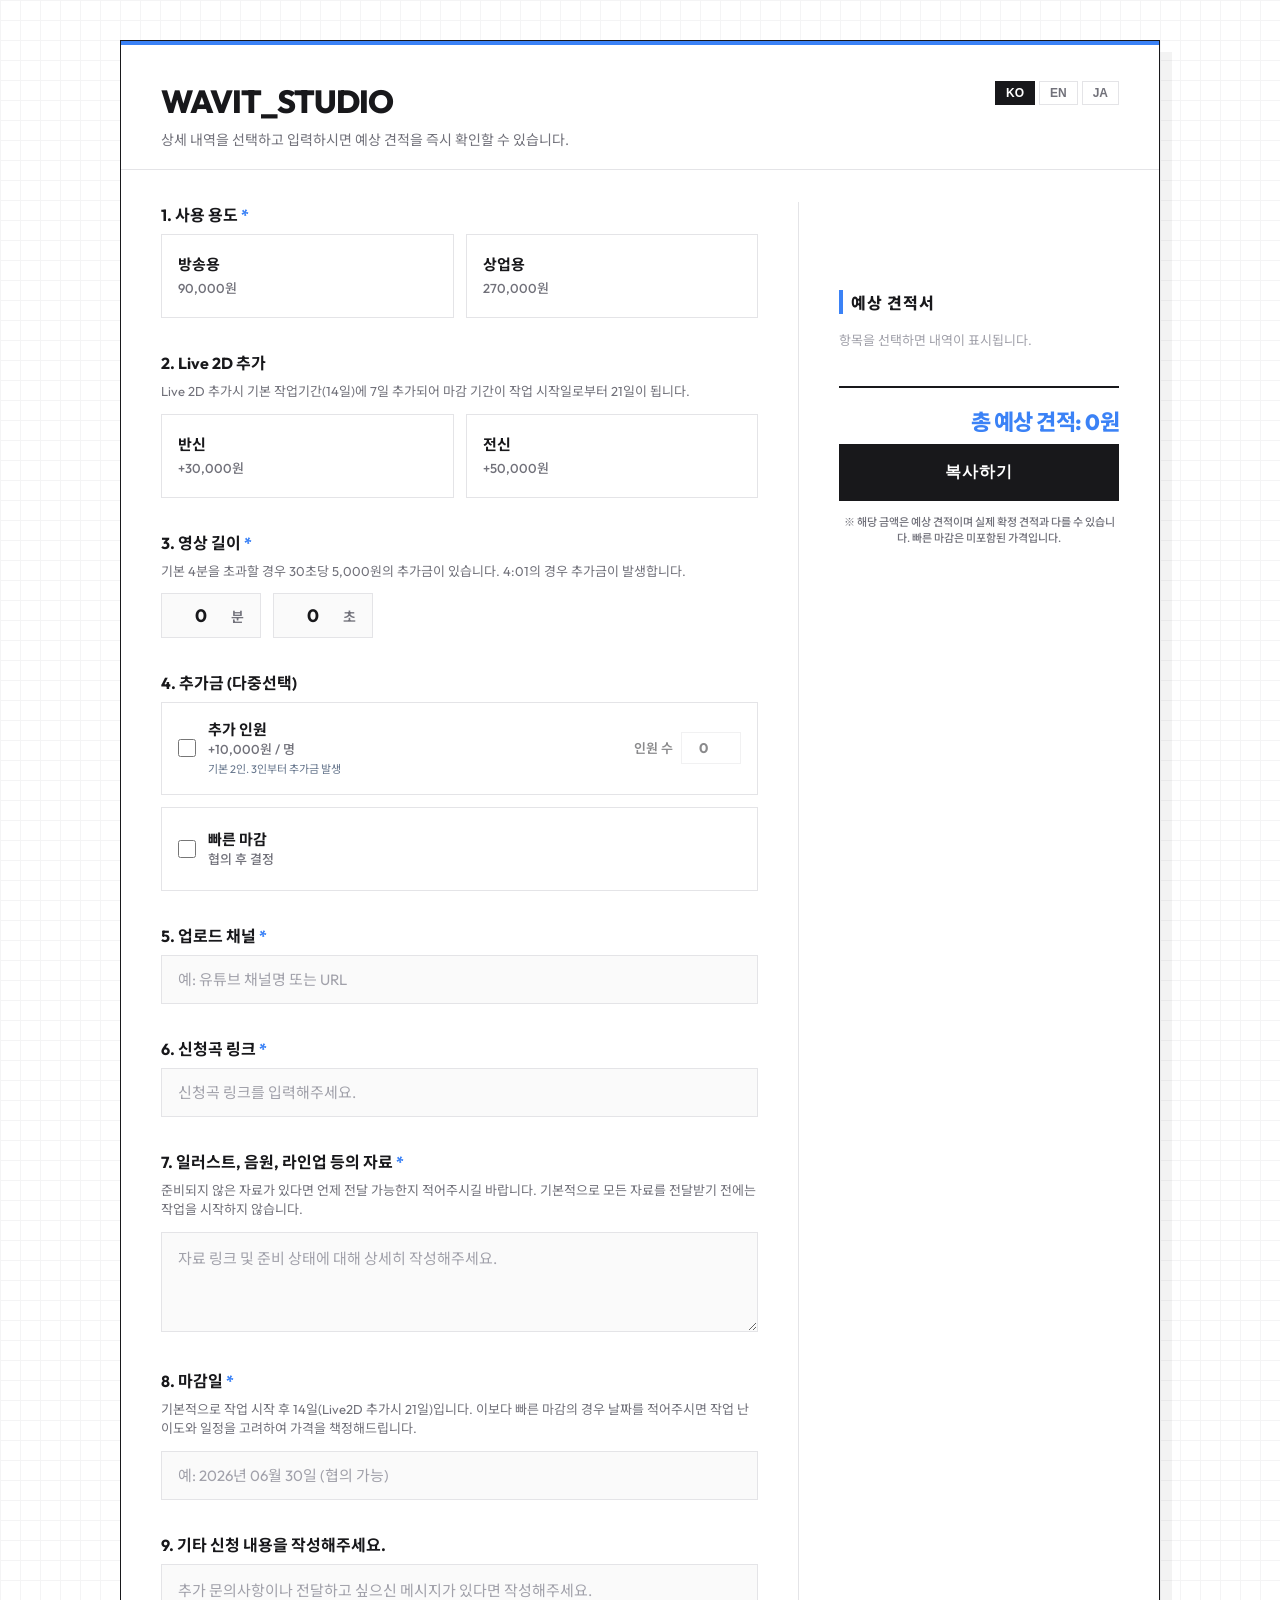
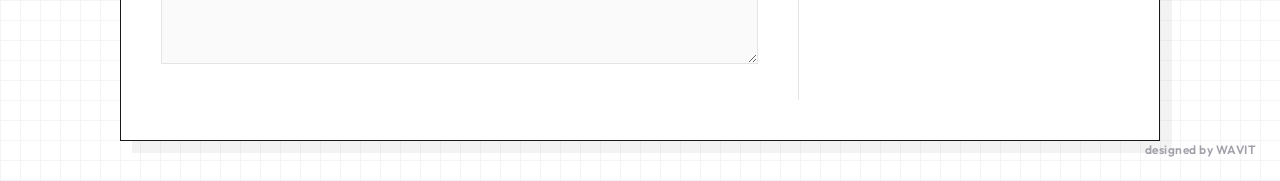
==== index.html @ e2c3b70e "Add files via upload" ====
<!DOCTYPE html>
<html lang="ko">
<head>
    <script async src="https://www.googletagmanager.com/gtag/js?id=G-94FCLHWWEP"></script>
    <script>
      window.dataLayer = window.dataLayer || [];
      function gtag(){dataLayer.push(arguments);}
      gtag('js', new Date());

      gtag('config', 'G-94FCLHWWEP');
    </script>
    <meta charset="UTF-8">
    <meta name="viewport" content="width=device-width, initial-scale=1.0">
    <title>WAVIT - 견적 계산기</title>
    <!-- Google Fonts -->
    <link rel="preconnect" href="https://fonts.googleapis.com">
    <link rel="preconnect" href="https://fonts.gstatic.com" crossorigin>
    <link href="https://fonts.googleapis.com/css2?family=Outfit:wght@300;400;500;600;700&family=Noto+Sans+KR:wght@300;400;500;700&display=swap" rel="stylesheet">
    <style>
        :root {
            --primary: #3b82f6;       /* Vibrant Sky Blue */
            --primary-hover: #2563eb; /* Deep Sky Blue */
            --primary-light: #eff6ff; /* Cloud White/Blue */
            --bg-color: #ffffff;      /* Pure White */
            --card-bg: #ffffff;
            --text-main: #18181b;     /* Deep Charcoal/Black */
            --text-muted: #71717a;    /* Gray */
            --border-color: #e4e4e7;  /* Light Gray Border */
            --focus-shadow: rgba(59, 130, 246, 0.2);
            --danger: #ef4444;
            --radius-lg: 0px;         /* Sharp corners for minimalist art feel */
            --radius-md: 0px;
            --transition: all 0.2s ease-in-out;
        }

        * { box-sizing: border-box; margin: 0; padding: 0; }

        body {
            font-family: 'Outfit', 'Noto Sans KR', sans-serif;
            background: var(--bg-color);
            color: var(--text-main);
            min-height: 100vh;
            display: flex;
            justify-content: center;
            align-items: center;
            padding: 40px 20px;
            background-image: linear-gradient(#f4f4f5 1px, transparent 1px), linear-gradient(90deg, #f4f4f5 1px, transparent 1px);
            background-size: 20px 20px; /* Subtle grid background */
            position: relative;
        }

        .container {
            width: 100%;
            max-width: 1040px;
            background: var(--card-bg);
            border: 1px solid #18181b;
            box-shadow: 12px 12px 0px rgba(24, 24, 27, 0.05); /* Hard shadow */
            position: relative;
        }

        .container::before {
            content: '';
            position: absolute;
            top: 0; left: 0; right: 0; height: 4px;
            background: var(--primary);
        }

        .header { padding: 40px 40px 20px 40px; text-align: left; border-bottom: 1px solid var(--border-color); margin-bottom: 32px; position: relative;}
        .header h1 { font-size: 32px; font-weight: 800; color: var(--text-main); margin-bottom: 8px; letter-spacing: -1px; text-transform: uppercase; }
        .header p { color: var(--text-muted); font-size: 14px; }

        .form-body { padding: 0 40px 40px 40px; }
        .form-group { margin-bottom: 32px; position: relative; }
        .form-group label.field-title { display: block; font-size: 16px; font-weight: 700; margin-bottom: 8px; color: var(--text-main); }
        .required::after { content: ' *'; color: var(--primary); font-weight: bold; }
        .description { font-size: 13px; color: var(--text-muted); margin-top: 4px; margin-bottom: 12px; line-height: 1.5; }

        .options-grid { display: grid; grid-template-columns: repeat(auto-fit, minmax(130px, 1fr)); gap: 12px; margin-top: 8px; }
        .option-card {
            position: relative; background: #ffffff; border: 1px solid var(--border-color);
            padding: 16px; cursor: pointer; transition: var(--transition);
            display: flex; flex-direction: column; align-items: flex-start; justify-content: center;
            min-height: 84px;
            line-height: 1.4;
            word-break: keep-all;
        }
        .option-card:hover { border-color: #18181b; }
        .option-card input[type="radio"], .option-card input[type="checkbox"] { position: absolute; opacity: 0; width: 0; height: 0; }
        .option-card .option-label { font-weight: 700; font-size: 15px; margin-bottom: 4px; color: var(--text-main); }
        .option-card .option-price { font-size: 13px; color: var(--text-muted); font-weight: 500; }
        .option-card.selected { border-color: var(--primary); background: var(--primary-light); border-left: 4px solid var(--primary); }
        .option-card.selected .option-price { color: var(--primary-hover); font-weight: 700; }

        input[type="text"], textarea {
            width: 100%; padding: 14px 16px; border: 1px solid var(--border-color);
            font-family: inherit; font-size: 15px; color: var(--text-main); background-color: #fafafa;
            transition: var(--transition); outline: none;
        }
        input[type="text"]:focus, textarea:focus { border-color: var(--primary); background-color: #ffffff; box-shadow: inset 4px 0 0 var(--primary); }
        input[type="text"]::placeholder, textarea::placeholder { color: #a1a1aa; }
        textarea { resize: vertical; min-height: 100px; }

        .checkbox-container {
            background: #ffffff; border: 1px solid var(--border-color);
            padding: 16px; margin-bottom: 12px; display: flex; align-items: center; justify-content: space-between; transition: var(--transition);
            min-height: 84px;
            line-height: 1.4;
            word-break: keep-all;
        }
        .checkbox-container:hover { border-color: #18181b; }
        .checkbox-container.checked { border-color: var(--primary); background: var(--primary-light); }
        .checkbox-info { display: flex; align-items: center; gap: 12px; cursor: pointer; user-select: none; }
        .checkbox-info input[type="checkbox"] { width: 18px; height: 18px; accent-color: var(--primary); cursor: pointer; border-radius: 0; }
        .checkbox-text-group { display: flex; flex-direction: column; }
        .checkbox-title { font-size: 15px; font-weight: 700; color: var(--text-main); }
        .checkbox-subtext { font-size: 13px; color: var(--text-muted); font-weight: 500; }
        
        .quantity-control { display: flex; align-items: center; gap: 8px; opacity: 0.5; pointer-events: none; transition: var(--transition); }
        .checkbox-container.checked .quantity-control { opacity: 1; pointer-events: auto; }
        .quantity-control span { font-size: 13px; color: var(--text-main); font-weight: 600; }
        .quantity-control input[type="number"] {
            width: 60px; padding: 6px; border: 1px solid var(--border-color); border-radius: 0;
            text-align: center; font-family: inherit; font-size: 14px; font-weight: 700; outline: none; background: #ffffff; color: var(--text-main);
        }
        .quantity-control input[type="number"]:focus { border-color: var(--primary); }

        .time-input-group { display: flex; align-items: center; gap: 12px; margin-top: 8px; }
        .time-input-wrapper {
            display: flex; align-items: center; gap: 8px; background: #fafafa; border: 1px solid var(--border-color);
            padding: 10px 16px; transition: var(--transition);
        }
        .time-input-wrapper:hover { border-color: #18181b; }
        .time-input-wrapper:focus-within { border-color: var(--primary); background: #ffffff; box-shadow: inset 0 -2px 0 var(--primary); }
        .time-input { width: 45px; border: none; background: transparent; text-align: center; font-family: inherit; font-size: 18px; font-weight: 700; color: var(--text-main); outline: none; padding: 0; }
        .time-input::-webkit-outer-spin-button, .time-input::-webkit-inner-spin-button { -webkit-appearance: none; margin: 0; }
        .time-input[type=number] { -moz-appearance: textfield; }
        .time-label { font-size: 14px; font-weight: 600; color: var(--text-muted); }

        .form-main-wrapper { display: flex; gap: 40px; align-items: flex-start; width: 100%; }
        .form-left-side { flex: 1; min-width: 0; border-right: 1px solid var(--border-color); padding-right: 40px; }

        .result-section {
            background: #ffffff; border: none;
            padding: 0; position: sticky; top: calc(50vh - 160px); width: 280px; flex-shrink: 0; margin-top: 8px;
        }
        .result-section h3 { font-size: 16px; font-weight: 800; color: var(--text-main); text-transform: uppercase; letter-spacing: 1px; margin-bottom: 16px; border-left: 4px solid var(--primary); padding-left: 8px;}

        .copy-button {
            display: flex; align-items: center; justify-content: center; width: 100%; padding: 18px;
            background: var(--text-main); color: #ffffff; border: none;
            font-size: 16px; font-weight: 700; cursor: pointer; transition: var(--transition);
            margin-top: 16px; letter-spacing: 1px;
        }
        .copy-button:hover { background: var(--primary); }
        .copy-button:active { transform: scale(0.98); }

        .lang-selector {
            position: absolute;
            top: 40px;
            right: 40px;
            display: flex;
            gap: 4px;
        }
        .lang-btn {
            background: transparent;
            border: 1px solid var(--border-color);
            color: var(--text-muted);
            padding: 4px 10px;
            font-size: 12px;
            font-weight: 800;
            cursor: pointer;
            transition: var(--transition);
            border-radius: 0;
        }
        .lang-btn:hover { border-color: var(--text-main); color: var(--text-main); }
        .lang-btn.active { background: var(--text-main); color: #ffffff; border-color: var(--text-main); }

        @media (max-width: 900px) {
            .lang-selector { top: 20px; right: 20px; }
            body { padding: 16px; }
            .header { padding: 30px 20px 20px 20px; }
            .form-body { padding: 0 20px 30px 20px; }
            .options-grid { grid-template-columns: 1fr; }
            .form-main-wrapper { flex-direction: column; gap: 0; }
            .form-left-side { border-right: none; padding-right: 0; border-bottom: 1px solid var(--border-color); padding-bottom: 32px; margin-bottom: 32px; }
            .result-section { position: static; width: 100%; margin-top: 0; }
        }

        .price-breakdown {
            margin-bottom: 16px;
            display: flex;
            flex-direction: column;
            gap: 10px;
            min-height: 40px;
        }
        .breakdown-item {
            display: flex;
            justify-content: space-between;
            font-size: 14px;
            color: var(--text-muted);
            border-bottom: 1px dashed var(--border-color);
            padding-bottom: 6px;
        }
        .breakdown-item:last-child {
            border-bottom: none;
        }
        .breakdown-item .item-price {
            font-weight: 700;
            color: var(--text-main);
        }
        .total-price-display {
            font-size: 22px;
            font-weight: 800;
            color: var(--primary);
            text-align: right;
            margin-bottom: 20px;
            padding-top: 16px;
            border-top: 2px solid var(--text-main);
            letter-spacing: -0.5px;
        }
    </style>
</head>
<body>

<div class="container">
    <div class="header">
        <div class="lang-selector">
            <button class="lang-btn active" onclick="changeLanguage('ko')" id="lang-ko">KO</button>
            <button class="lang-btn" onclick="changeLanguage('en')" id="lang-en">EN</button>
            <button class="lang-btn" onclick="changeLanguage('ja')" id="lang-ja">JA</button>
        </div>
        <h1>WAVIT_studio</h1>
        <p id="header-desc">상세 내역을 선택하고 입력하시면 예상 견적을 즉시 확인할 수 있습니다.</p>
    </div>

    <form class="form-body" id="calculatorForm" onsubmit="return false;">
        <div class="form-main-wrapper">
            <div class="form-left-side">
        <!-- 1. 사용 용도 -->
        <div class="form-group">
            <label class="field-title required">1. 사용 용도</label>
            <div class="options-grid">
                <label class="option-card" id="useTypeRadioCard1">
                    <input type="radio" name="useType" value="90000" onclick="selectRadioCard('useType', this)">
                    <span class="option-label">방송용</span>
                    <span class="option-price">90,000원</span>
                </label>
                <label class="option-card" id="useTypeRadioCard2">
                    <input type="radio" name="useType" value="270000" onclick="selectRadioCard('useType', this)">
                    <span class="option-label">상업용</span>
                    <span class="option-price">270,000원</span>
                </label>
            </div>
        </div>

        <!-- 2. Live 2D 추가 -->
        <div class="form-group">
            <label class="field-title">2. Live 2D 추가</label>
            <div class="description">Live 2D 추가시 기본 작업기간(14일)에 7일 추가되어 마감 기간이 작업 시작일로부터 21일이 됩니다.</div>
            <div class="options-grid">
                <label class="option-card" id="live2dRadioCard2">
                    <input type="radio" name="live2D" value="30000" onclick="selectRadioCard('live2D', this)">
                    <span class="option-label">반신</span>
                    <span class="option-price">+30,000원</span>
                </label>
                <label class="option-card" id="live2dRadioCard3">
                    <input type="radio" name="live2D" value="50000" onclick="selectRadioCard('live2D', this)">
                    <span class="option-label">전신</span>
                    <span class="option-price">+50,000원</span>
                </label>
            </div>
        </div>

        <!-- 3. 영상 길이 -->
        <div class="form-group">
            <label class="field-title required">3. 영상 길이</label>
            <div class="description">기본 4분을 초과할 경우 30초당 5,000원의 추가금이 있습니다. 4:01의 경우 추가금이 발생합니다.</div>
            <div class="time-input-group">
                <div class="time-input-wrapper">
                    <input type="number" id="videoMin" class="time-input" value="0" min="0" oninput="calculateTotal()">
                    <span class="time-label">분</span>
                </div>
                <div class="time-input-wrapper">
                    <input type="number" id="videoSec" class="time-input" value="0" min="0" max="59" oninput="calculateTotal()">
                    <span class="time-label">초</span>
                </div>
            </div>
        </div>

        <!-- 4. 추가금 (다중선택) -->
        <div class="form-group">
            <label class="field-title">4. 추가금 (다중선택)</label>
            
            <!-- Item A: 추가 인원 -->
            <div class="checkbox-container" id="extraPeopleContainer">
                <label class="checkbox-info">
                    <input type="checkbox" id="extraPeopleCheck" onchange="toggleCheckboxCard('extraPeople')">
                    <div class="checkbox-text-group">
                        <span class="checkbox-title">추가 인원</span>
                        <span class="checkbox-subtext">+10,000원 / 명</span>
                        <span style="font-size: 11px; color: #64748b; margin-top: 4px; font-weight: 400;">기본 2인. 3인부터 추가금 발생</span>
                    </div>
                </label>
                <div class="quantity-control">
                    <span>인원 수</span>
                    <input type="number" id="extraPeopleQty" value="0" min="0" oninput="calculateTotal()">
                </div>
            </div>

            <!-- 빠른 마감 -->
            <div class="checkbox-container" id="fastDeadlineContainer">
                <label class="checkbox-info">
                    <input type="checkbox" id="fastDeadlineCheck" onchange="toggleCheckboxCard('fastDeadline')">
                    <div class="checkbox-text-group">
                        <span class="checkbox-title">빠른 마감</span>
                        <span class="checkbox-subtext">협의 후 결정</span>
                    </div>
                </label>
            </div>
        </div>

        <!-- 5. 업로드 채널 -->
        <div class="form-group">
            <label class="field-title required" for="uploadChannel">5. 업로드 채널</label>
            <input type="text" id="uploadChannel" placeholder="예: 유튜브 채널명 또는 URL">
        </div>

        <!-- 6. 신청곡 링크 -->
        <div class="form-group">
            <label class="field-title required" for="musicInfo">6. 신청곡 링크</label>
            <input type="text" id="musicInfo" placeholder="신청곡 링크를 입력해주세요.">
        </div>

        <!-- 7. 일러스트, 음원, 라인업 등의 자료 -->
        <div class="form-group">
            <label class="field-title required" for="materialsInfo">7. 일러스트, 음원, 라인업 등의 자료</label>
            <div class="description">준비되지 않은 자료가 있다면 언제 전달 가능한지 적어주시길 바랍니다. 기본적으로 모든 자료를 전달받기 전에는 작업을 시작하지 않습니다.</div>
            <textarea id="materialsInfo" placeholder="자료 링크 및 준비 상태에 대해 상세히 작성해주세요."></textarea>
        </div>

        <!-- 8. 마감일 -->
        <div class="form-group">
            <label class="field-title required" for="deadlineInfo">8. 마감일</label>
            <div class="description">기본적으로 작업 시작 후 14일(Live2D 추가시 21일)입니다. 이보다 빠른 마감의 경우 날짜를 적어주시면 작업 난이도와 일정을 고려하여 가격을 책정해드립니다.</div>
            <input type="text" id="deadlineInfo" placeholder="예: 2026년 06월 30일 (협의 가능)">
        </div>

        <!-- 9. 기타 신청 내용을 작성해주세요. -->
        <div class="form-group">
            <label class="field-title" for="otherDetails">9. 기타 신청 내용을 작성해주세요.</label>
            <textarea id="otherDetails" placeholder="추가 문의사항이나 전달하고 싶으신 메시지가 있다면 작성해주세요."></textarea>
        </div>
            </div>

        <!-- Result UI -->
        <div class="result-section">
            <h3>예상 견적서</h3>
            <div id="priceBreakdown" class="price-breakdown">
                <div class="breakdown-item" style="color: #a1a1aa; font-size: 13px;">항목을 선택하면 내역이 표시됩니다.</div>
            </div>
            <div class="total-price-display" id="totalEstimateText">
                총 예상 견적: 0원
            </div>
            <div id="convertedPriceText" style="font-size: 13px; color: #71717a; text-align: right; margin-top: -12px; margin-bottom: 16px; font-weight: 600;"></div>
            <button class="copy-button" id="copyBtn">복사하기</button>
            <p style="font-size: 11px; color: #71717a; text-align: center; margin: 12px 0 0 0; font-weight: 500;">※ 해당 금액은 예상 견적이며 실제 확정 견적과 다를 수 있습니다. 빠른 마감은 미포함된 가격입니다.</p>
        </div>
        </div>
    </form>
</div>

<div style="position: absolute; bottom: 24px; right: 24px; font-size: 12px; color: #a1a1aa; font-weight: 600; letter-spacing: 0.5px; z-index: 10;">designed by WAVIT</div>

<script>
let currentLang = 'ko';
let exchangeRates = { USD: 0, JPY: 0 };
fetch('https://open.er-api.com/v6/latest/KRW')
    .then(res => res.json())
    .then(data => {
        exchangeRates.USD = data.rates.USD;
        exchangeRates.JPY = data.rates.JPY;
        calculateTotal();
    })
    .catch(err => console.error("Exchange rate fetch failed", err));

const i18n = {
    ko: {
        curr: "원",
        headerDesc: "상세 내역을 선택하고 입력하시면 예상 견적을 즉시 확인할 수 있습니다.",
        q1: "1. 사용 용도", q1_1: "방송용", q1_2: "상업용",
        q2: "2. Live 2D 추가", q2_desc: "Live 2D 추가시 기본 작업기간(14일)에 7일 추가되어 마감 기간이 작업 시작일로부터 21일이 됩니다.", q2_1: "선택 안함", q2_2: "반신", q2_3: "전신",
        q3: "3. 영상 길이", q3_desc: "기본 4분을 초과할 경우 30초당 5,000원의 추가금이 있습니다. 4:01의 경우 추가금이 발생합니다.", q3_min: "분", q3_sec: "초",
        q4: "4. 추가금 (다중선택)", q4_copy: "4. 추가금", q4_1: "추가 인원", q4_1_sub: "+10,000원 / 명", q4_1_desc: "기본 2인. 3인부터 추가금 발생", q4_1_qty: "인원 수", q4_2: "빠른 마감", q4_2_sub: "협의 후 결정",
        q5: "5. 업로드 채널", q5_ph: "예: 유튜브 채널명 또는 URL",
        q6: "6. 신청곡 링크", q6_ph: "신청곡 링크를 입력해주세요.",
        q7: "7. 일러스트, 음원, 라인업 등의 자료", q7_copy: "7. 자료 첨부", q7_desc: "준비되지 않은 자료가 있다면 언제 전달 가능한지 적어주시길 바랍니다. 기본적으로 모든 자료를 전달받기 전에는 작업을 시작하지 않습니다.", q7_ph: "자료 링크 및 준비 상태에 대해 상세히 작성해주세요.",
        q8: "8. 마감일", q8_desc: "기본적으로 작업 시작 후 14일(Live2D 추가시 21일)입니다. 빠른 마감의 경우 날짜를 적어주시면 일정을 고려하여 가격을 책정해드립니다.", q8_ph: "예: 2026년 06월 30일 (협의 가능)",
        q9: "9. 기타 신청 내용을 작성해주세요.", q9_copy: "9. 추가 요청", q9_ph: "추가 문의사항이나 전달하고 싶으신 메시지가 있다면 작성해주세요.",
        resTitle: "예상 견적서", resEmpty: "항목을 선택하면 내역이 표시됩니다.", resTotal: "총 예상 견적", copyBtn: "복사하기", resNotice: "※ 해당 금액은 예상 견적이며 실제 확정 견적과 다를 수 있습니다. 빠른 마감은 미포함된 가격입니다.",
        alert1: "1. 사용 용도를 선택해주세요.", alert5: "5. 업로드 채널을 입력해주세요.", alert6: "6. 신청곡 링크를 입력해주세요.", alert7: "7. 자료를 입력해주세요.", alert8: "8. 마감일을 입력해주세요.",
        alertSuccess: "복사가 완료되었습니다. 문의 시 붙여넣기로 사용해주세요.", alertFail: "복사에 실패했습니다. 수동으로 복사해주세요.",
        c_use: "사용 용도", c_live: "Live 2D", c_vidEx: "영상 길이 초과", c_ppl: "추가 인원", c_fast: "빠른 마감", c_nego: "협의 후 결정", c_none: "없음"
    },
    en: {
        curr: " KRW",
        headerDesc: "Select details below to instantly view your estimated quote.",
        q1: "1. Usage", q1_1: "Streaming", q1_2: "Commercial",
        q2: "2. Add Live 2D", q2_desc: "Adding Live 2D extends the base 14-day period by 7 days (total 21 days).", q2_2: "Half-body", q2_3: "Full-body",
        q3: "3. Video Length", q3_desc: "Exceeding the base 4 mins incurs a fee of 5,000 KRW per 30 secs. (e.g., 4:01 applies the fee).", q3_min: "Min", q3_sec: "Sec",
        q4: "4. Extra Fees (Multiple)", q4_copy: "4. Extra Fees", q4_1: "Extra Person", q4_1_sub: "+10,000 KRW / Person", q4_1_desc: "Base is 2 people. Extra fee from 3rd person.", q4_1_qty: "Quantity", q4_2: "Fast Deadline", q4_2_sub: "Negotiable",
        q5: "5. Upload Channel", q5_ph: "e.g., YouTube Channel Name or URL",
        q6: "6. Song Link", q6_ph: "Enter the song link.",
        q7: "7. Materials (Illustrations, Audio, Lineup, etc.)", q7_copy: "7. Attached Materials", q7_desc: "Specify when missing materials will be provided. Work starts only after all materials are received.", q7_ph: "Describe material links and status in detail.",
        q8: "8. Deadline", q8_desc: "Base is 14 days (21 for Live 2D). For faster deadlines, specify the date; price depends on schedule and difficulty.", q8_ph: "e.g., June 30, 2026 (Negotiable)",
        q9: "9. Any other requests?", q9_copy: "9. Additional Requests", q9_ph: "Add any extra inquiries or messages here.",
        resTitle: "ESTIMATE", resEmpty: "Select items to see the breakdown.", resTotal: "Total Estimate", copyBtn: "COPY", resNotice: "※ This is an estimated quote and may differ from the final price. Fast deadline fees are not included.",
        alert1: "Please select 1. Usage.", alert5: "Please enter 5. Upload Channel.", alert6: "Please enter 6. Song Link.", alert7: "Please enter 7. Materials.", alert8: "Please enter 8. Deadline.",
        alertSuccess: "Copied successfully. Please paste it when inquiring.", alertFail: "Copy failed. Please copy manually.",
        c_use: "Usage", c_live: "Live 2D", c_vidEx: "Video Time Extra", c_ppl: "Extra Person", c_fast: "Fast Deadline", c_nego: "Negotiable", c_none: "None"
    },
    ja: {
        curr: " ウォン",
        headerDesc: "詳細を選択・入力すると、すぐに見積もりを確認できます。",
        q1: "1. 使用用途", q1_1: "配信用", q1_2: "商用",
        q2: "2. Live 2D 追加", q2_desc: "Live 2Dを追加する場合、基本作業期間(14日)に7日が追加され、納期は21日となります。", q2_2: "半身", q2_3: "全身",
        q3: "3. 動画の長さ", q3_desc: "基本の4分を超える場合、30秒ごとに5,000ウォンの追加料金が発生します（例：4分01秒から適用）。", q3_min: "分", q3_sec: "秒",
        q4: "4. 追加料金 (複数選択可)", q4_copy: "4. 追加料金", q4_1: "追加人数", q4_1_sub: "+10,000ウォン / 人", q4_1_desc: "基本2人。3人目から追加料金発生", q4_1_qty: "人数", q4_2: "お急ぎ納品", q4_2_sub: "要相談",
        q5: "5. アップロード先", q5_ph: "例：YouTubeチャンネル名またはURL",
        q6: "6. 楽曲リンク", q6_ph: "楽曲リンクを入力してください。",
        q7: "7. イラスト、音源、ラインナップなどの資料", q7_copy: "7. 資料添付", q7_desc: "未準備の資料がある場合は提出予定日をご記入ください。全資料が揃うまで作業は開始しません。", q7_ph: "資料のリンクや準備状況を詳細にご記入ください。",
        q8: "8. 希望納期", q8_desc: "基本は14日（Live 2D追加時は21日）。お急ぎの場合は日付をご記入いただければスケジュールを考慮し価格を決定します。", q8_ph: "例：2026年06월 30일（相談可）",
        q9: "9. その他", q9_copy: "9. その他", q9_ph: "追加の質問やメッセージがあればご記入ください。",
        resTitle: "見積書", resEmpty: "項目を選択すると内訳が表示されます。", resTotal: "合計見積額", copyBtn: "コピーする", resNotice: "※ この金額は見積もりであり、実際の確定金額とは異なる場合があります。お急ぎ納品料金は含まれていません。",
        alert1: "1. 使用用途を選択してください。", alert5: "5. アップロード先を入力してください。", alert6: "6. 楽曲リンクを入力してください。", alert7: "7. 資料を入力してください。", alert8: "8. 希望納期を入力してください。",
        alertSuccess: "コピーが完了しました。お問い合わせの際に貼り付けてご使用ください。", alertFail: "コピーに失敗しました。手動でコピーしてください。",
        c_use: "使用用途", c_live: "Live 2D", c_vidEx: "動画の長さ超過", c_ppl: "追加人数", c_fast: "お急ぎ納品", c_nego: "要相談", c_none: "なし"
    }
};

function changeLanguage(lang) {
    currentLang = lang;
    const t = i18n[lang];

    document.querySelectorAll('.lang-btn').forEach(b => b.classList.remove('active'));
    document.getElementById('lang-' + lang).classList.add('active');

    document.getElementById('header-desc').textContent = t.headerDesc;
    
    const titles = document.querySelectorAll('.field-title');
    if(titles.length >= 9) {
        titles[0].innerHTML = t.q1; titles[1].innerHTML = t.q2; titles[2].innerHTML = t.q3;
        titles[3].innerHTML = t.q4; titles[4].innerHTML = t.q5; titles[5].innerHTML = t.q6;
        titles[6].innerHTML = t.q7; titles[7].innerHTML = t.q8; titles[8].innerHTML = t.q9;
    }

    const descs = document.querySelectorAll('.description');
    if(descs.length >= 4) {
        descs[0].textContent = t.q2_desc; descs[1].textContent = t.q3_desc;
        descs[2].textContent = t.q7_desc; descs[3].textContent = t.q8_desc;
    }

    const opts = document.querySelectorAll('.option-label');
    if(opts.length >= 4) {
        opts[0].textContent = t.q1_1; opts[1].textContent = t.q1_2;
        opts[2].textContent = t.q2_2; opts[3].textContent = t.q2_3;
    }

    const prices = document.querySelectorAll('.option-price');
    if(prices.length >= 4) {
        prices[0].textContent = "90,000" + t.curr;
        prices[1].textContent = "270,000" + t.curr;
        prices[2].textContent = "+30,000" + t.curr;
        prices[3].textContent = "+50,000" + t.curr;
    }

    const timeLbs = document.querySelectorAll('.time-label');
    if(timeLbs.length >= 2) { timeLbs[0].textContent = t.q3_min; timeLbs[1].textContent = t.q3_sec; }

    const chkT = document.querySelectorAll('.checkbox-title');
    const chkS = document.querySelectorAll('.checkbox-subtext');
    if(chkT.length >= 2) { chkT[0].textContent = t.q4_1; chkT[1].textContent = t.q4_2; }
    if(chkS.length >= 2) { chkS[0].textContent = t.q4_1_sub; chkS[1].textContent = t.q4_2_sub; }
    
    const extraPplDesc = document.querySelector('#extraPeopleContainer .checkbox-text-group span:nth-child(3)');
    if(extraPplDesc) extraPplDesc.textContent = t.q4_1_desc;
    
    const qtySpan = document.querySelector('.quantity-control span');
    if(qtySpan) qtySpan.textContent = t.q4_1_qty;

    document.getElementById('uploadChannel').placeholder = t.q5_ph;
    document.getElementById('musicInfo').placeholder = t.q6_ph;
    document.getElementById('materialsInfo').placeholder = t.q7_ph;
    document.getElementById('deadlineInfo').placeholder = t.q8_ph;
    document.getElementById('otherDetails').placeholder = t.q9_ph;

    document.querySelector('.result-section h3').textContent = t.resTitle;
    document.getElementById('copyBtn').textContent = t.copyBtn;
    document.querySelector('.result-section p').textContent = t.resNotice;

    if (typeof gtag === 'function') {
        gtag('event', 'select_content', {
            content_type: 'language_button',
            item_id: lang
        });
    }

    calculateTotal();
}

function selectRadioCard(groupName, inputEl) {
    // 1. Toggle selection logic based on previous state
    if (inputEl.dataset.wasChecked === "true") {
        inputEl.checked = false;
        inputEl.dataset.wasChecked = "false";
    } else {
        // Reset all radios in the same group
        document.getElementsByName(groupName).forEach(el => {
            el.dataset.wasChecked = "false";
        });
        inputEl.dataset.wasChecked = "true";
    }

    // 2. Update UI classes for all cards in the group
    document.getElementsByName(groupName).forEach(el => {
        const card = el.closest('.option-card');
        if (card) {
            if (el.checked) {
                card.classList.add('selected');
                
                if (typeof gtag === 'function') {
                    gtag('event', 'select_item', {
                        item_list_name: groupName,
                        item_name: el.value
                    });
                }
            } else {
                card.classList.remove('selected');
            }
        }
    });

    // 3. Recalculate price
    calculateTotal();
}

function toggleCheckboxCard(type) {
    const checkbox = document.getElementById(type + 'Check');
    const container = document.getElementById(type + 'Container');
    const qtyInput = document.getElementById(type + 'Qty');
    if (qtyInput) {
        if (checkbox.checked) {
            container.classList.add('checked');
            if (parseInt(qtyInput.value) === 0) qtyInput.value = 1;
        } else {
            container.classList.remove('checked');
            qtyInput.value = 0;
        }
    } else {
        if (checkbox.checked) container.classList.add('checked');
        else container.classList.remove('checked');
    }
    calculateTotal();
}

document.querySelectorAll('.option-card input:checked').forEach(input => {
    const card = input.closest('.option-card');
    if (card) card.classList.add('selected');
    input.dataset.wasChecked = "true";
});

function calculateTotal() {
    const t = i18n[currentLang];
    const useTypeActive = document.querySelector('input[name="useType"]:checked');
    const useTypeValue = useTypeActive ? parseInt(useTypeActive.value) : 0;
    const live2dActive = document.querySelector('input[name="live2D"]:checked');
    const live2dValue = live2dActive ? parseInt(live2dActive.value) : 0;

    const extraPeopleCheck = document.getElementById('extraPeopleCheck').checked;
    const extraPeopleQty = parseInt(document.getElementById('extraPeopleQty').value) || 0;
    const extraPeopleCost = extraPeopleCheck && extraPeopleQty > 0 ? extraPeopleQty * 10000 : 0;

    const videoMin = parseInt(document.getElementById('videoMin').value) || 0;
    const videoSec = parseInt(document.getElementById('videoSec').value) || 0;
    const totalSeconds = (videoMin * 60) + videoSec;
    let extraTimeCost = 0;
    if (totalSeconds > 240) {
        const extraUnits = Math.ceil((totalSeconds - 240) / 30);
        extraTimeCost = extraUnits * 5000;
    }

    const total = useTypeValue + live2dValue + extraPeopleCost + extraTimeCost;
    const formattedTotal = total.toLocaleString();

    let breakdownHTML = '';
    if (useTypeValue > 0) {
        const useTypeName = useTypeActive.closest('.option-card').querySelector('.option-label').textContent;
        breakdownHTML += `<div class="breakdown-item"><span>${t.c_use} (${useTypeName})</span><span class="item-price">${useTypeValue.toLocaleString()}${t.curr}</span></div>`;
    }
    if (live2dValue > 0) {
        const live2dName = live2dActive.closest('.option-card').querySelector('.option-label').textContent;
        breakdownHTML += `<div class="breakdown-item"><span>${t.c_live} (${live2dName})</span><span class="item-price">+${live2dValue.toLocaleString()}${t.curr}</span></div>`;
    }
    if (extraTimeCost > 0) {
        breakdownHTML += `<div class="breakdown-item"><span>${t.c_vidEx}</span><span class="item-price">+${extraTimeCost.toLocaleString()}${t.curr}</span></div>`;
    }
    if (extraPeopleCost > 0) {
        breakdownHTML += `<div class="breakdown-item"><span>${t.c_ppl} (${extraPeopleQty})</span><span class="item-price">+${extraPeopleCost.toLocaleString()}${t.curr}</span></div>`;
    }
    if (document.getElementById('fastDeadlineCheck').checked) {
        breakdownHTML += `<div class="breakdown-item"><span>${t.c_fast}</span><span class="item-price">${t.c_nego}</span></div>`;
    }
    if (breakdownHTML === '') {
        breakdownHTML = `<div class="breakdown-item" style="color: #a1a1aa; font-size: 13px;">${t.resEmpty}</div>`;
    }

    document.getElementById('priceBreakdown').innerHTML = breakdownHTML;
    document.getElementById('totalEstimateText').innerText = `${t.resTotal}: ${formattedTotal}${t.curr}`;
    const convertedEl = document.getElementById('convertedPriceText');
    if (currentLang === 'en' && exchangeRates.USD) {
        convertedEl.innerText = `≈ $${(total * exchangeRates.USD).toFixed(2)} USD`;
    } else if (currentLang === 'ja' && exchangeRates.JPY) {
        convertedEl.innerText = `≈ ¥${Math.floor(total * exchangeRates.JPY).toLocaleString()} JPY`;
    } else {
        convertedEl.innerText = '';
    }
}

document.getElementById('copyBtn').addEventListener('click', function() {
    const t = i18n[currentLang];
    const useTypeActive = document.querySelector('input[name="useType"]:checked');
    const uploadChannel = document.getElementById('uploadChannel').value.trim();
    const musicInfo = document.getElementById('musicInfo').value.trim();
    const materialsInfo = document.getElementById('materialsInfo').value.trim();
    const deadlineInfo = document.getElementById('deadlineInfo').value.trim();

    if (!useTypeActive) { alert(t.alert1); return; }
    if (!uploadChannel) { alert(t.alert5); document.getElementById('uploadChannel').focus(); return; }
    if (!musicInfo) { alert(t.alert6); document.getElementById('musicInfo').focus(); return; }
    if (!materialsInfo) { alert(t.alert7); document.getElementById('materialsInfo').focus(); return; }
    if (!deadlineInfo) { alert(t.alert8); document.getElementById('deadlineInfo').focus(); return; }

    const useTypeText = useTypeActive.closest('.option-card').querySelector('.option-label').textContent;
    const useTypeValue = parseInt(useTypeActive.value) || 0;
    
    const live2DActive = document.querySelector('input[name="live2D"]:checked');
    const live2DText = live2DActive ? live2DActive.closest('.option-card').querySelector('.option-label').textContent : t.c_none;
    const live2dValue = live2DActive ? parseInt(live2DActive.value) : 0;

    const videoMin = parseInt(document.getElementById('videoMin').value) || 0;
    const videoSec = parseInt(document.getElementById('videoSec').value) || 0;
    const totalSeconds = (videoMin * 60) + videoSec;
    let extraTimeCost = 0;
    if (totalSeconds > 240) {
        const extraUnits = Math.ceil((totalSeconds - 240) / 30);
        extraTimeCost = extraUnits * 5000;
    }

    const extraPeopleCheck = document.getElementById('extraPeopleCheck').checked;
    const extraPeopleQty = parseInt(document.getElementById('extraPeopleQty').value) || 0;
    const extraPeopleCost = extraPeopleCheck && extraPeopleQty > 0 ? extraPeopleQty * 10000 : 0;

    const total = useTypeValue + live2dValue + extraPeopleCost + extraTimeCost;
    
    if (typeof gtag === 'function') {
        gtag('event', 'generate_lead', {
            currency: 'KRW',
            value: total,
            selected_usage: useTypeText,
            selected_live2d: live2DText,
            has_extra_people: extraPeopleCheck,
            fast_deadline: document.getElementById('fastDeadlineCheck').checked
        });
    }

    const formattedTotal = total.toLocaleString();
    let convertedStr = "";
    if (currentLang === 'en' && exchangeRates.USD) {
        convertedStr = ` (≈ $${(total * exchangeRates.USD).toFixed(2)} USD)`;
    } else if (currentLang === 'ja' && exchangeRates.JPY) {
        convertedStr = ` (≈ ¥${Math.floor(total * exchangeRates.JPY).toLocaleString()} JPY)`;
    }

    const useTypePriceText = `${useTypeValue.toLocaleString()}${t.curr}`;
    const live2DPriceText = `+${live2dValue.toLocaleString()}${t.curr}`;
    const videoPriceText = extraTimeCost > 0 ? `+${extraTimeCost.toLocaleString()}${t.curr}` : `0${t.curr}`;
    
    let plainExtraDetails = "";
    let htmlExtraDetails = "";

    if (extraPeopleCheck && extraPeopleQty > 0) {
        plainExtraDetails += `\n   - ${t.c_ppl}: ${extraPeopleQty} (+${extraPeopleCost.toLocaleString()}${t.curr})`;
        htmlExtraDetails += `<div>- ${t.c_ppl}: ${extraPeopleQty} <span style="font-size: 12px;">(+${extraPeopleCost.toLocaleString()}${t.curr})</span></div>`;
    }
    if (document.getElementById('fastDeadlineCheck').checked) {
        plainExtraDetails += `\n   - ${t.c_fast}: ${t.c_nego}`;
        htmlExtraDetails += `<div>- ${t.c_fast}: ${t.c_nego}</div>`;
    }
    
    if (plainExtraDetails === "") { 
        plainExtraDetails = " " + t.c_none; 
        htmlExtraDetails = t.c_none;
    }

    const otherText = document.getElementById('otherDetails').value.trim() || t.c_none;

    const plainText = `[WAVIT]
━━━━━━━━━━━━━━━━━━━━━━━━━━━━━━
${t.q1}: ${useTypeText} (${useTypePriceText})
${t.q2}: ${live2DText} (${live2DPriceText})
${t.q3}: ${videoMin}${t.q3_min} ${videoSec}${t.q3_sec} (${videoPriceText})
${t.q4_copy}:${plainExtraDetails.replace(/\n/g, '\n  ')}
${t.q5}: ${uploadChannel}
${t.q6}: ${musicInfo}
${t.q7_copy}: ${materialsInfo}
${t.q8}: ${deadlineInfo}
${t.q9_copy}: ${otherText}
━━━━━━━━━━━━━━━━━━━━━━━━━━━━━━
${t.resTotal}: ${formattedTotal}${t.curr}${typeof convertedStr !== 'undefined' ? convertedStr : ''}
${t.resNotice}`;

    const htmlText = `
    <table width="100%" style="max-width: 540px; border-collapse: collapse; font-family: 'Noto Sans KR', 'Malgun Gothic', sans-serif; color: #18181b; line-height: 1.8; background-color: #ffffff; border: 1px solid #e4e4e7; border-top: 4px solid #3b82f6;">
        <tr>
            <td style="padding: 32px;">
                <h2 style="margin: 0 0 8px 0; color: #18181b; font-size: 22px; font-weight: 800; text-transform: uppercase; letter-spacing: -0.5px;">WAVIT - ${t.resTitle}</h2>
                <p style="margin: 0 0 24px 0; color: #71717a; font-size: 13px;">${t.headerDesc}</p>
                
                <table style="width: 100%; border-collapse: collapse; font-size: 14px;">
                    <tr style="border-bottom: 1px solid #f4f4f5;"><td style="padding: 12px 0; width: 120px; color: #71717a; font-weight: 600;">${t.q1}</td><td style="padding: 12px 0; font-weight: 700; color: #18181b;">${useTypeText} <span style="color: #3b82f6; font-size: 12px; font-weight: 600;">(${useTypePriceText})</span></td></tr>
                    <tr style="border-bottom: 1px solid #f4f4f5;"><td style="padding: 12px 0; color: #71717a; font-weight: 600;">${t.q2}</td><td style="padding: 12px 0; font-weight: 700; color: #18181b;">${live2DText} <span style="color: #3b82f6; font-size: 12px; font-weight: 600;">(${live2DPriceText})</span></td></tr>
                    <tr style="border-bottom: 1px solid #f4f4f5;"><td style="padding: 12px 0; color: #71717a; font-weight: 600;">${t.q3}</td><td style="padding: 12px 0; font-weight: 700; color: #18181b;">${videoMin}${t.q3_min} ${videoSec}${t.q3_sec} <span style="color: #3b82f6; font-size: 12px; font-weight: 600;">(${videoPriceText})</span></td></tr>
                    <tr style="border-bottom: 1px solid #f4f4f5;"><td style="padding: 12px 0; color: #71717a; font-weight: 600; vertical-align: top;">${t.q4_copy}</td><td style="padding: 12px 0; font-weight: 600; color: #3b82f6; margin: 0;">${htmlExtraDetails}</td></tr>
                    <tr style="border-bottom: 1px solid #f4f4f5;"><td style="padding: 12px 0; color: #71717a; font-weight: 600;">${t.q5}</td><td style="padding: 12px 0; color: #3f3f46;">${uploadChannel}</td></tr>
                    <tr style="border-bottom: 1px solid #f4f4f5;"><td style="padding: 12px 0; color: #71717a; font-weight: 600;">${t.q6}</td><td style="padding: 12px 0; color: #3f3f46; font-family: monospace;">${musicInfo}</td></tr>
                    <tr style="border-bottom: 1px solid #f4f4f5;"><td style="padding: 12px 0; color: #71717a; font-weight: 600; vertical-align: top;">${t.q7_copy}</td><td style="padding: 12px 0; color: #3f3f46; white-space: pre-wrap;">${materialsInfo}</td></tr>
                    <tr style="border-bottom: 1px solid #f4f4f5;"><td style="padding: 12px 0; color: #71717a; font-weight: 600;">${t.q8}</td><td style="padding: 12px 0; color: #3f3f46;">${deadlineInfo}</td></tr>
                    <tr style="border-bottom: 1px solid #18181b;"><td style="padding: 12px 0; color: #71717a; font-weight: 600; vertical-align: top;">${t.q9_copy}</td><td style="padding: 12px 0; color: #3f3f46; white-space: pre-wrap;">${otherText}</td></tr>
                </table>
                
                <div style="margin-top: 24px; padding: 20px; background-color: #eff6ff; text-align: center; border: 1px solid #bfdbfe;">
                    <span style="font-size: 18px; font-weight: 800; color: #1e3a8a;">${t.resTotal}: ${formattedTotal}${t.curr}</span>
                    <div style="font-size: 13px; color: #71717a; font-weight: 600; margin-top: 4px;">${typeof convertedStr !== 'undefined' ? convertedStr : ''}</div>
                </div>
                <p style="font-size: 11px; color: #71717a; text-align: center; margin: 12px 0 0 0; font-weight: 500;">${t.resNotice}</p>
            </td>
        </tr>
    </table>
    `;

    const blobHTML = new Blob([htmlText], { type: 'text/html' });
    const blobText = new Blob([plainText], { type: 'text/plain' });
    
    if (typeof ClipboardItem !== "undefined" && navigator.clipboard && navigator.clipboard.write) {
        navigator.clipboard.write([new ClipboardItem({ 'text/html': blobHTML, 'text/plain': blobText })])
            .then(() => alert(t.alertSuccess))
            .catch(() => fallbackRichTextCopy(htmlText, plainText, t));
    } else {
        fallbackRichTextCopy(htmlText, plainText, t);
    }

    function fallbackRichTextCopy(html, plain, t) {
        const tempDiv = document.createElement("div");
        tempDiv.innerHTML = html;
        
        // CRITICAL: Keep the element inside the viewport so the browser fully computes its layout and styles for the clipboard.
        tempDiv.style.position = "fixed";
        tempDiv.style.top = "50%";
        tempDiv.style.left = "50%";
        tempDiv.style.transform = "translate(-50%, -50%)";
        tempDiv.style.width = "100%";
        tempDiv.style.opacity = "0"; // Make it invisible
        tempDiv.style.pointerEvents = "none";
        tempDiv.style.zIndex = "-1000";
        
        document.body.appendChild(tempDiv);

        const range = document.createRange();
        range.selectNodeContents(tempDiv);
        const selection = window.getSelection();
        selection.removeAllRanges();
        selection.addRange(range);

        try {
            // Rely on the browser's native copy engine to properly serialize the DOM into Rich Text
            const successful = document.execCommand('copy');
            if (successful) {
                alert(t.alertSuccess);
            } else {
                fallbackPlainTextOnly(plain, t);
            }
        } catch (err) {
            fallbackPlainTextOnly(plain, t);
        } finally {
            selection.removeAllRanges();
            document.body.removeChild(tempDiv);
        }
    }

    function fallbackPlainTextOnly(plain, t) {
        const textArea = document.createElement("textarea");
        textArea.value = plain;
        textArea.style.position = "fixed";
        textArea.style.top = "0";
        textArea.style.left = "0";
        textArea.style.opacity = "0";
        document.body.appendChild(textArea);
        textArea.select();
        try { 
            document.execCommand('copy'); 
            alert(t.alertSuccess); 
        } catch (e) { 
            alert(t.alertFail); 
        }
        document.body.removeChild(textArea);
    }
});
</script>

</body>
</html>
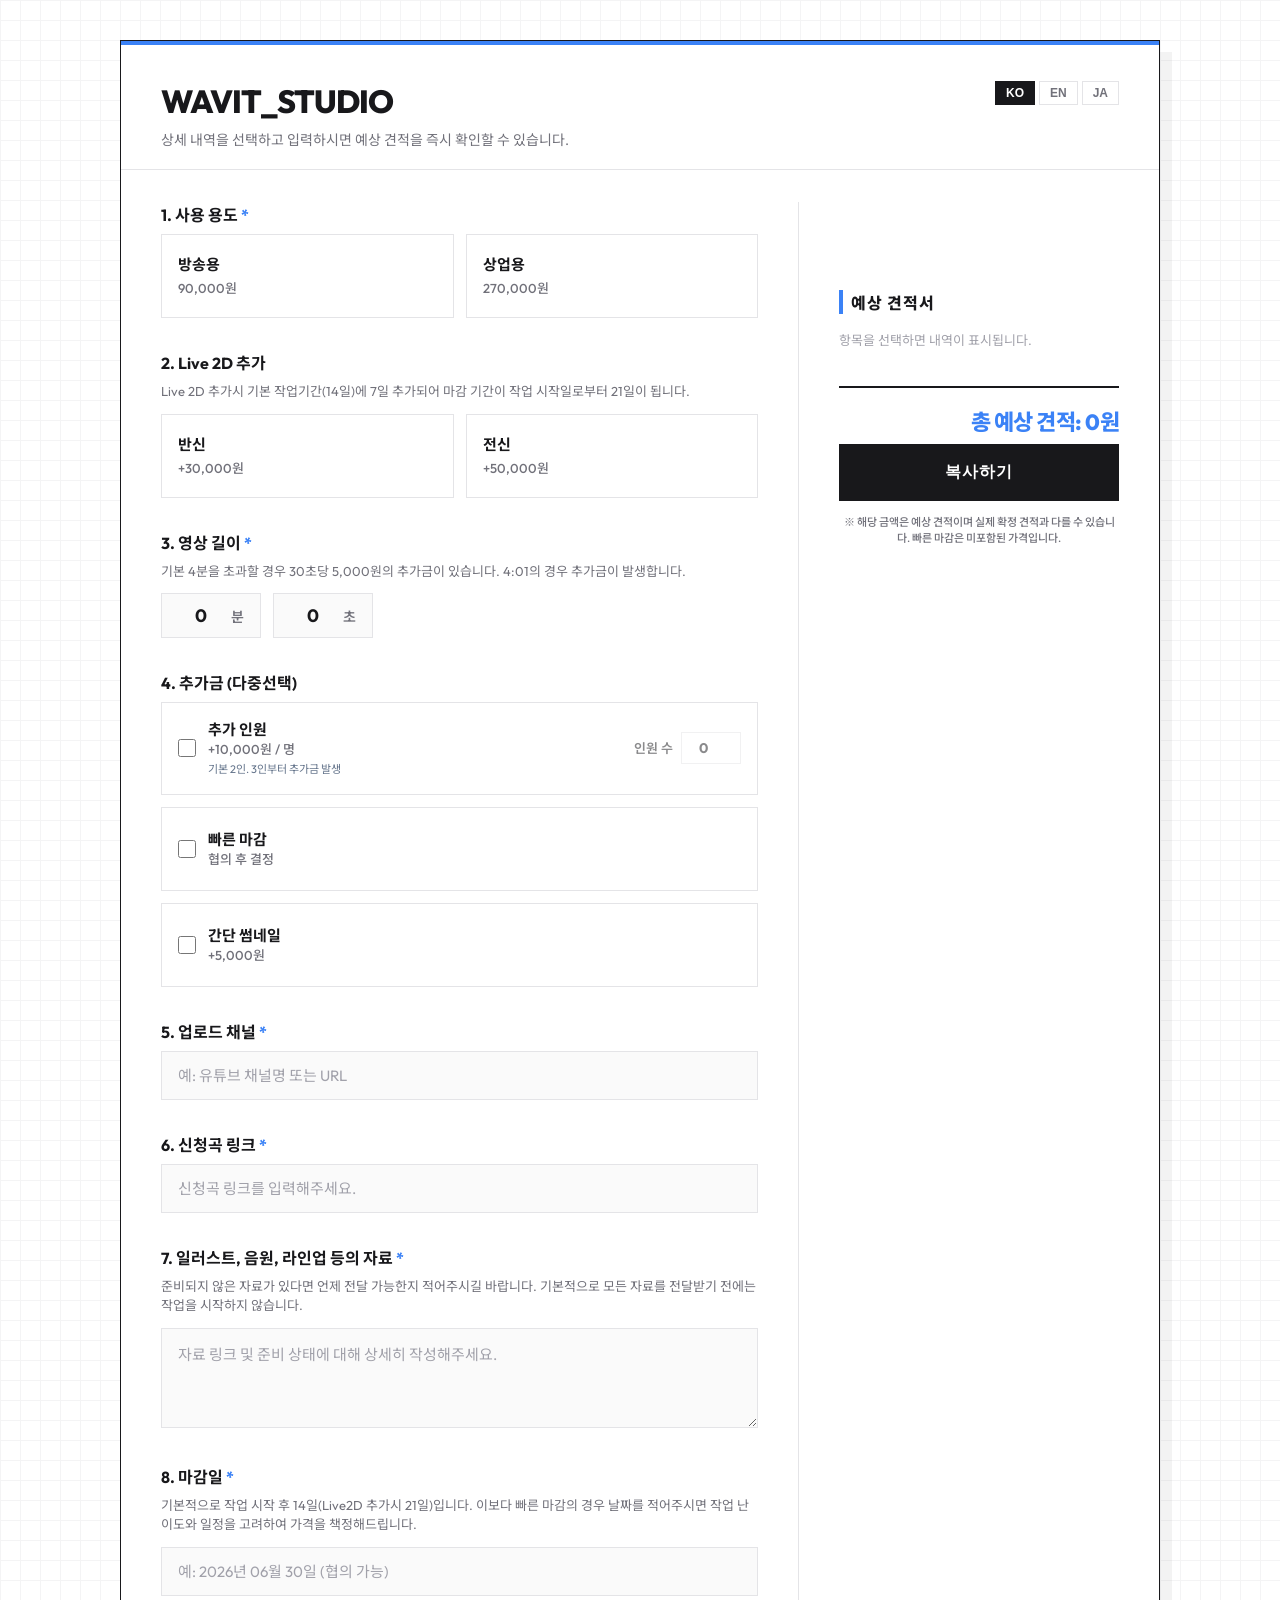
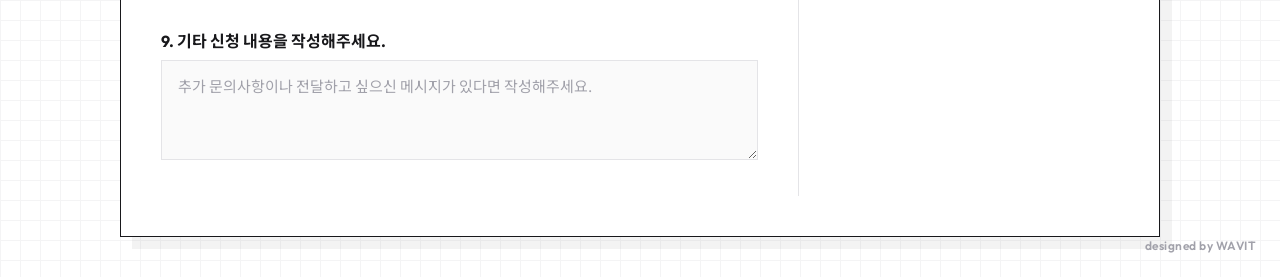
==== commit 2a0c6e5a: "Add files via upload" ====
--- a/index.html
+++ b/index.html
@@ -317,6 +317,17 @@
                     </div>
                 </label>
             </div>
+
+            <!-- 간단 썸네일 -->
+            <div class="checkbox-container" id="simpleThumbnailContainer">
+                <label class="checkbox-info">
+                    <input type="checkbox" id="simpleThumbnailCheck" onchange="toggleCheckboxCard('simpleThumbnail')">
+                    <div class="checkbox-text-group">
+                        <span class="checkbox-title" id="title-thumb">간단 썸네일</span>
+                        <span class="checkbox-subtext" id="sub-thumb">+5,000원</span>
+                    </div>
+                </label>
+            </div>
         </div>
 
         <!-- 5. 업로드 채널 -->
@@ -390,7 +401,7 @@
         q1: "1. 사용 용도", q1_1: "방송용", q1_2: "상업용",
         q2: "2. Live 2D 추가", q2_desc: "Live 2D 추가시 기본 작업기간(14일)에 7일 추가되어 마감 기간이 작업 시작일로부터 21일이 됩니다.", q2_1: "선택 안함", q2_2: "반신", q2_3: "전신",
         q3: "3. 영상 길이", q3_desc: "기본 4분을 초과할 경우 30초당 5,000원의 추가금이 있습니다. 4:01의 경우 추가금이 발생합니다.", q3_min: "분", q3_sec: "초",
-        q4: "4. 추가금 (다중선택)", q4_copy: "4. 추가금", q4_1: "추가 인원", q4_1_sub: "+10,000원 / 명", q4_1_desc: "기본 2인. 3인부터 추가금 발생", q4_1_qty: "인원 수", q4_2: "빠른 마감", q4_2_sub: "협의 후 결정",
+        q4: "4. 추가금 (다중선택)", q4_copy: "4. 추가금", q4_1: "추가 인원", q4_1_sub: "+10,000원 / 명", q4_1_desc: "기본 2인. 3인부터 추가금 발생", q4_1_qty: "인원 수", q4_2: "빠른 마감", q4_2_sub: "협의 후 결정", q4_3: "간단 썸네일", q4_3_sub: "+5,000원", c_thumb: "간단 썸네일",
         q5: "5. 업로드 채널", q5_ph: "예: 유튜브 채널명 또는 URL",
         q6: "6. 신청곡 링크", q6_ph: "신청곡 링크를 입력해주세요.",
         q7: "7. 일러스트, 음원, 라인업 등의 자료", q7_copy: "7. 자료 첨부", q7_desc: "준비되지 않은 자료가 있다면 언제 전달 가능한지 적어주시길 바랍니다. 기본적으로 모든 자료를 전달받기 전에는 작업을 시작하지 않습니다.", q7_ph: "자료 링크 및 준비 상태에 대해 상세히 작성해주세요.",
@@ -407,7 +418,7 @@
         q1: "1. Usage", q1_1: "Streaming", q1_2: "Commercial",
         q2: "2. Add Live 2D", q2_desc: "Adding Live 2D extends the base 14-day period by 7 days (total 21 days).", q2_2: "Half-body", q2_3: "Full-body",
         q3: "3. Video Length", q3_desc: "Exceeding the base 4 mins incurs a fee of 5,000 KRW per 30 secs. (e.g., 4:01 applies the fee).", q3_min: "Min", q3_sec: "Sec",
-        q4: "4. Extra Fees (Multiple)", q4_copy: "4. Extra Fees", q4_1: "Extra Person", q4_1_sub: "+10,000 KRW / Person", q4_1_desc: "Base is 2 people. Extra fee from 3rd person.", q4_1_qty: "Quantity", q4_2: "Fast Deadline", q4_2_sub: "Negotiable",
+        q4: "4. Extra Fees (Multiple)", q4_copy: "4. Extra Fees", q4_1: "Extra Person", q4_1_sub: "+10,000 KRW / Person", q4_1_desc: "Base is 2 people. Extra fee from 3rd person.", q4_1_qty: "Quantity", q4_2: "Fast Deadline", q4_2_sub: "Negotiable", q4_3: "Simple Thumbnail", q4_3_sub: "+5,000 KRW", c_thumb: "Simple Thumbnail",
         q5: "5. Upload Channel", q5_ph: "e.g., YouTube Channel Name or URL",
         q6: "6. Song Link", q6_ph: "Enter the song link.",
         q7: "7. Materials (Illustrations, Audio, Lineup, etc.)", q7_copy: "7. Attached Materials", q7_desc: "Specify when missing materials will be provided. Work starts only after all materials are received.", q7_ph: "Describe material links and status in detail.",
@@ -424,7 +435,7 @@
         q1: "1. 使用用途", q1_1: "配信用", q1_2: "商用",
         q2: "2. Live 2D 追加", q2_desc: "Live 2Dを追加する場合、基本作業期間(14日)に7日が追加され、納期は21日となります。", q2_2: "半身", q2_3: "全身",
         q3: "3. 動画の長さ", q3_desc: "基本の4分を超える場合、30秒ごとに5,000ウォンの追加料金が発生します（例：4分01秒から適用）。", q3_min: "分", q3_sec: "秒",
-        q4: "4. 追加料金 (複数選択可)", q4_copy: "4. 追加料金", q4_1: "追加人数", q4_1_sub: "+10,000ウォン / 人", q4_1_desc: "基本2人。3人目から追加料金発生", q4_1_qty: "人数", q4_2: "お急ぎ納品", q4_2_sub: "要相談",
+        q4: "4. 追加料金 (複数選択可)", q4_copy: "4. 追加料金", q4_1: "追加人数", q4_1_sub: "+10,000ウォン / 人", q4_1_desc: "基本2人。3人目から追加料金発生", q4_1_qty: "人数", q4_2: "お急ぎ納品", q4_2_sub: "要相談", q4_3: "簡単サムネイル", q4_3_sub: "+5,000ウォン", c_thumb: "簡単サムネイル",
         q5: "5. アップロード先", q5_ph: "例：YouTubeチャンネル名またはURL",
         q6: "6. 楽曲リンク", q6_ph: "楽曲リンクを入力してください。",
         q7: "7. イラスト、音源、ラインナップなどの資料", q7_copy: "7. 資料添付", q7_desc: "未準備の資料がある場合は提出予定日をご記入ください。全資料が揃うまで作業は開始しません。", q7_ph: "資料のリンクや準備状況を詳細にご記入ください。",
@@ -480,6 +491,13 @@
     const chkS = document.querySelectorAll('.checkbox-subtext');
     if(chkT.length >= 2) { chkT[0].textContent = t.q4_1; chkT[1].textContent = t.q4_2; }
     if(chkS.length >= 2) { chkS[0].textContent = t.q4_1_sub; chkS[1].textContent = t.q4_2_sub; }
+    
+    const thumbTitle = document.getElementById('title-thumb');
+    const thumbSub = document.getElementById('sub-thumb');
+    if (thumbTitle && thumbSub) {
+        thumbTitle.textContent = t.q4_3;
+        thumbSub.textContent = t.q4_3_sub;
+    }
     
     const extraPplDesc = document.querySelector('#extraPeopleContainer .checkbox-text-group span:nth-child(3)');
     if(extraPplDesc) extraPplDesc.textContent = t.q4_1_desc;
@@ -588,7 +606,10 @@
         extraTimeCost = extraUnits * 5000;
     }
 
-    const total = useTypeValue + live2dValue + extraPeopleCost + extraTimeCost;
+    const thumbCheck = document.getElementById('simpleThumbnailCheck').checked;
+    const thumbCost = thumbCheck ? 5000 : 0;
+
+    const total = useTypeValue + live2dValue + extraPeopleCost + extraTimeCost + thumbCost;
     const formattedTotal = total.toLocaleString();
 
     let breakdownHTML = '';
@@ -605,6 +626,9 @@
     }
     if (extraPeopleCost > 0) {
         breakdownHTML += `<div class="breakdown-item"><span>${t.c_ppl} (${extraPeopleQty})</span><span class="item-price">+${extraPeopleCost.toLocaleString()}${t.curr}</span></div>`;
+    }
+    if (thumbCost > 0) {
+        breakdownHTML += `<div class="breakdown-item"><span>${t.c_thumb}</span><span class="item-price">+5,000${t.curr}</span></div>`;
     }
     if (document.getElementById('fastDeadlineCheck').checked) {
         breakdownHTML += `<div class="breakdown-item"><span>${t.c_fast}</span><span class="item-price">${t.c_nego}</span></div>`;
@@ -659,7 +683,10 @@
     const extraPeopleQty = parseInt(document.getElementById('extraPeopleQty').value) || 0;
     const extraPeopleCost = extraPeopleCheck && extraPeopleQty > 0 ? extraPeopleQty * 10000 : 0;
 
-    const total = useTypeValue + live2dValue + extraPeopleCost + extraTimeCost;
+    const thumbCheck = document.getElementById('simpleThumbnailCheck').checked;
+    const thumbCost = thumbCheck ? 5000 : 0;
+
+    const total = useTypeValue + live2dValue + extraPeopleCost + extraTimeCost + thumbCost;
     
     if (typeof gtag === 'function') {
         gtag('event', 'generate_lead', {
@@ -690,6 +717,10 @@
     if (extraPeopleCheck && extraPeopleQty > 0) {
         plainExtraDetails += `\n   - ${t.c_ppl}: ${extraPeopleQty} (+${extraPeopleCost.toLocaleString()}${t.curr})`;
         htmlExtraDetails += `<div>- ${t.c_ppl}: ${extraPeopleQty} <span style="font-size: 12px;">(+${extraPeopleCost.toLocaleString()}${t.curr})</span></div>`;
+    }
+    if (thumbCheck) {
+        plainExtraDetails += `\n   - ${t.c_thumb} (+5,000${t.curr})`;
+        htmlExtraDetails += `<div>- ${t.c_thumb} <span style="font-size: 12px;">(+5,000${t.curr})</span></div>`;
     }
     if (document.getElementById('fastDeadlineCheck').checked) {
         plainExtraDetails += `\n   - ${t.c_fast}: ${t.c_nego}`;
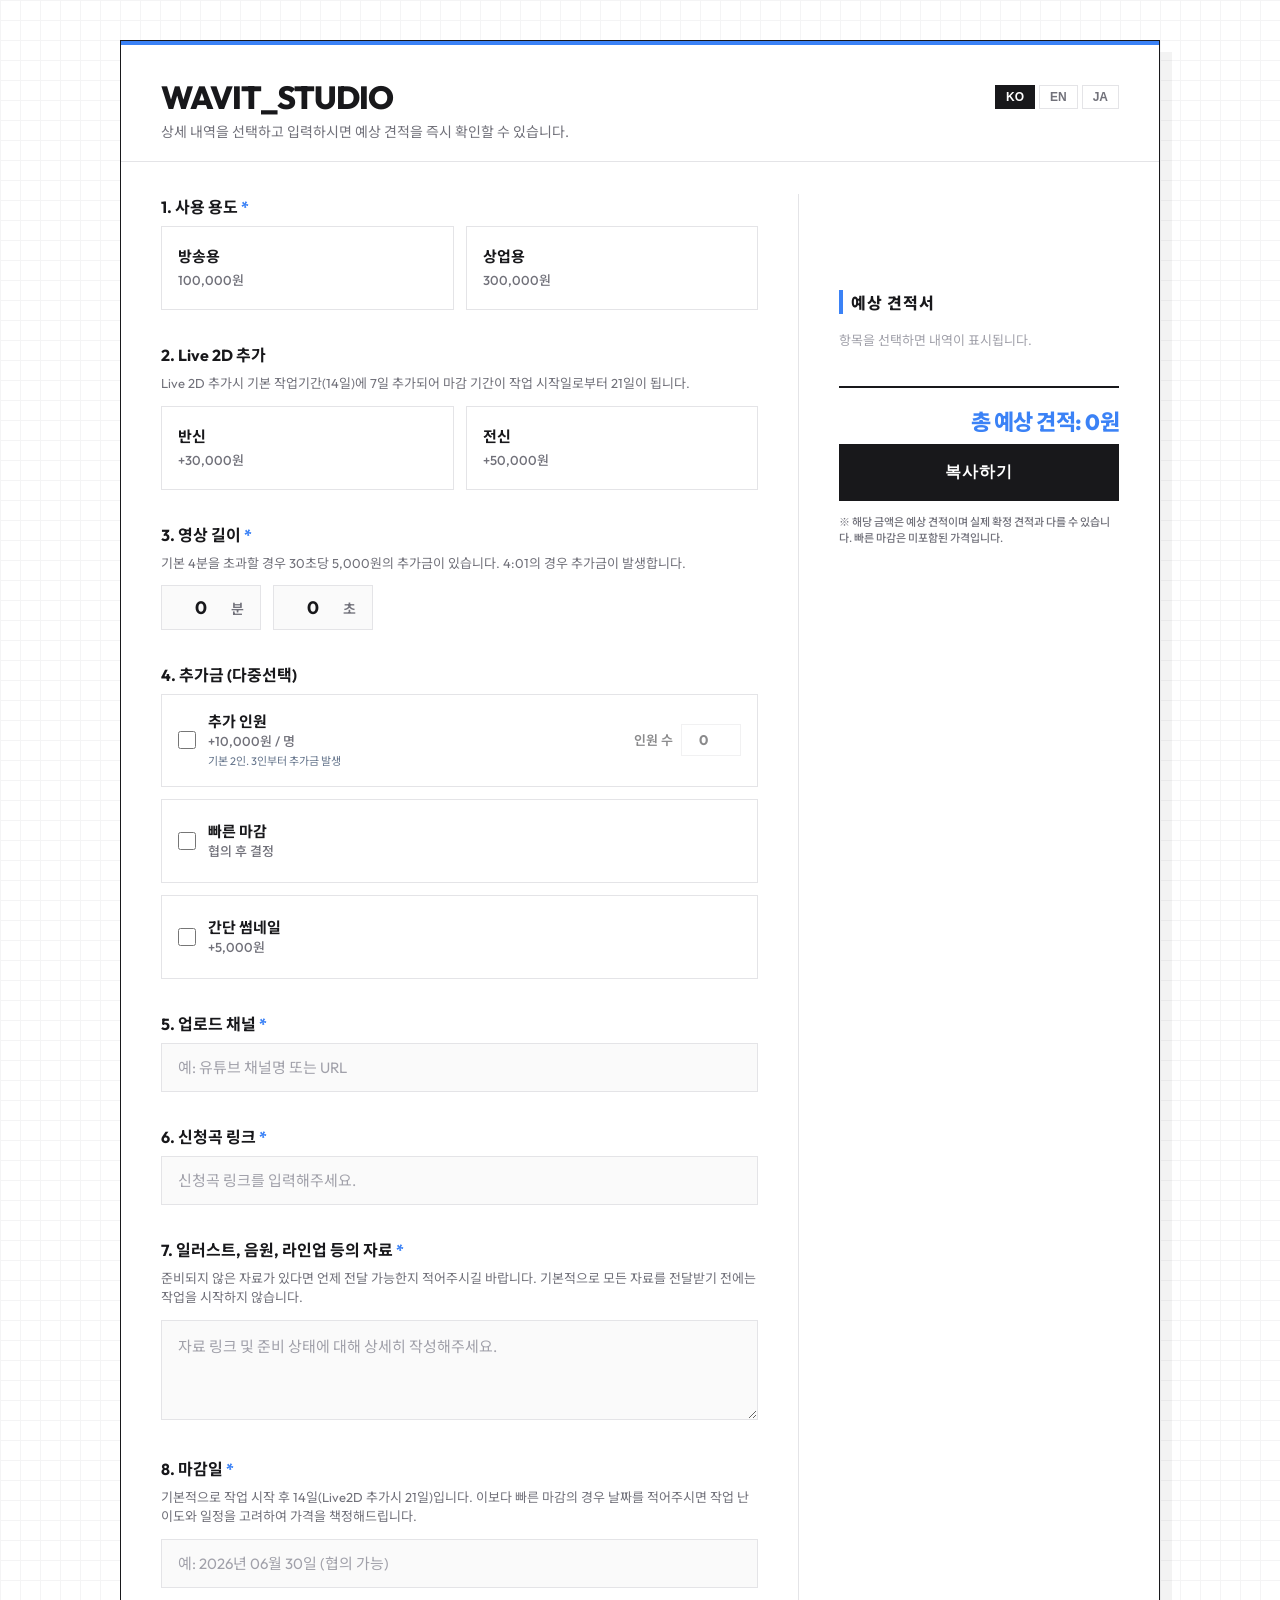
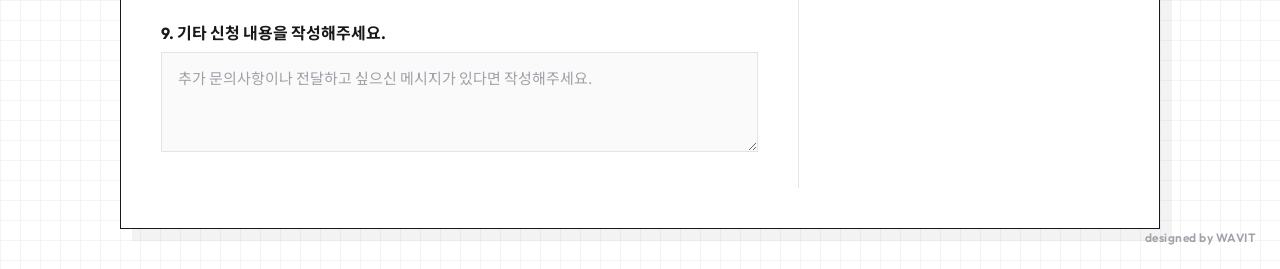
==== commit 58f38bf6: "Add files via upload" ====
--- a/index.html
+++ b/index.html
@@ -66,7 +66,8 @@
         }
 
         .header { padding: 40px 40px 20px 40px; text-align: left; border-bottom: 1px solid var(--border-color); margin-bottom: 32px; position: relative;}
-        .header h1 { font-size: 32px; font-weight: 800; color: var(--text-main); margin-bottom: 8px; letter-spacing: -1px; text-transform: uppercase; }
+        .header-top { display: flex; justify-content: space-between; align-items: center; flex-wrap: wrap; gap: 16px; margin-bottom: 8px; }
+        .header h1 { font-size: 32px; font-weight: 800; color: var(--text-main); letter-spacing: -1px; text-transform: uppercase; line-height: 1; }
         .header p { color: var(--text-muted); font-size: 14px; }
 
         .form-body { padding: 0 40px 40px 40px; }
@@ -155,9 +156,6 @@
         .copy-button:active { transform: scale(0.98); }
 
         .lang-selector {
-            position: absolute;
-            top: 40px;
-            right: 40px;
             display: flex;
             gap: 4px;
         }
@@ -174,9 +172,8 @@
         }
         .lang-btn:hover { border-color: var(--text-main); color: var(--text-main); }
         .lang-btn.active { background: var(--text-main); color: #ffffff; border-color: var(--text-main); }
-
+ 
         @media (max-width: 900px) {
-            .lang-selector { top: 20px; right: 20px; }
             body { padding: 16px; }
             .header { padding: 30px 20px 20px 20px; }
             .form-body { padding: 0 20px 30px 20px; }
@@ -224,12 +221,14 @@
 
 <div class="container">
     <div class="header">
-        <div class="lang-selector">
-            <button class="lang-btn active" onclick="changeLanguage('ko')" id="lang-ko">KO</button>
-            <button class="lang-btn" onclick="changeLanguage('en')" id="lang-en">EN</button>
-            <button class="lang-btn" onclick="changeLanguage('ja')" id="lang-ja">JA</button>
-        </div>
-        <h1>WAVIT_studio</h1>
+        <div class="header-top">
+            <h1>WAVIT_studio</h1>
+            <div class="lang-selector">
+                <button class="lang-btn active" onclick="changeLanguage('ko')" id="lang-ko">KO</button>
+                <button class="lang-btn" onclick="changeLanguage('en')" id="lang-en">EN</button>
+                <button class="lang-btn" onclick="changeLanguage('ja')" id="lang-ja">JA</button>
+            </div>
+        </div>
         <p id="header-desc">상세 내역을 선택하고 입력하시면 예상 견적을 즉시 확인할 수 있습니다.</p>
     </div>
 
@@ -241,14 +240,14 @@
             <label class="field-title required">1. 사용 용도</label>
             <div class="options-grid">
                 <label class="option-card" id="useTypeRadioCard1">
-                    <input type="radio" name="useType" value="90000" onclick="selectRadioCard('useType', this)">
+                    <input type="radio" name="useType" value="100000" onclick="selectRadioCard('useType', this)">
                     <span class="option-label">방송용</span>
-                    <span class="option-price">90,000원</span>
+                    <span class="option-price">100,000원</span>
                 </label>
                 <label class="option-card" id="useTypeRadioCard2">
-                    <input type="radio" name="useType" value="270000" onclick="selectRadioCard('useType', this)">
+                    <input type="radio" name="useType" value="300000" onclick="selectRadioCard('useType', this)">
                     <span class="option-label">상업용</span>
-                    <span class="option-price">270,000원</span>
+                    <span class="option-price">300,000원</span>
                 </label>
             </div>
         </div>
@@ -374,7 +373,7 @@
             </div>
             <div id="convertedPriceText" style="font-size: 13px; color: #71717a; text-align: right; margin-top: -12px; margin-bottom: 16px; font-weight: 600;"></div>
             <button class="copy-button" id="copyBtn">복사하기</button>
-            <p style="font-size: 11px; color: #71717a; text-align: center; margin: 12px 0 0 0; font-weight: 500;">※ 해당 금액은 예상 견적이며 실제 확정 견적과 다를 수 있습니다. 빠른 마감은 미포함된 가격입니다.</p>
+            <p style="font-size: 11px; color: #71717a; text-align: left; margin: 12px 0 0 0; font-weight: 500;">※ 해당 금액은 예상 견적이며 실제 확정 견적과 다를 수 있습니다. 빠른 마감은 미포함된 가격입니다.</p>
         </div>
         </div>
     </form>
@@ -478,8 +477,8 @@
 
     const prices = document.querySelectorAll('.option-price');
     if(prices.length >= 4) {
-        prices[0].textContent = "90,000" + t.curr;
-        prices[1].textContent = "270,000" + t.curr;
+        prices[0].textContent = "100,000" + t.curr;
+        prices[1].textContent = "300,000" + t.curr;
         prices[2].textContent = "+30,000" + t.curr;
         prices[3].textContent = "+50,000" + t.curr;
     }
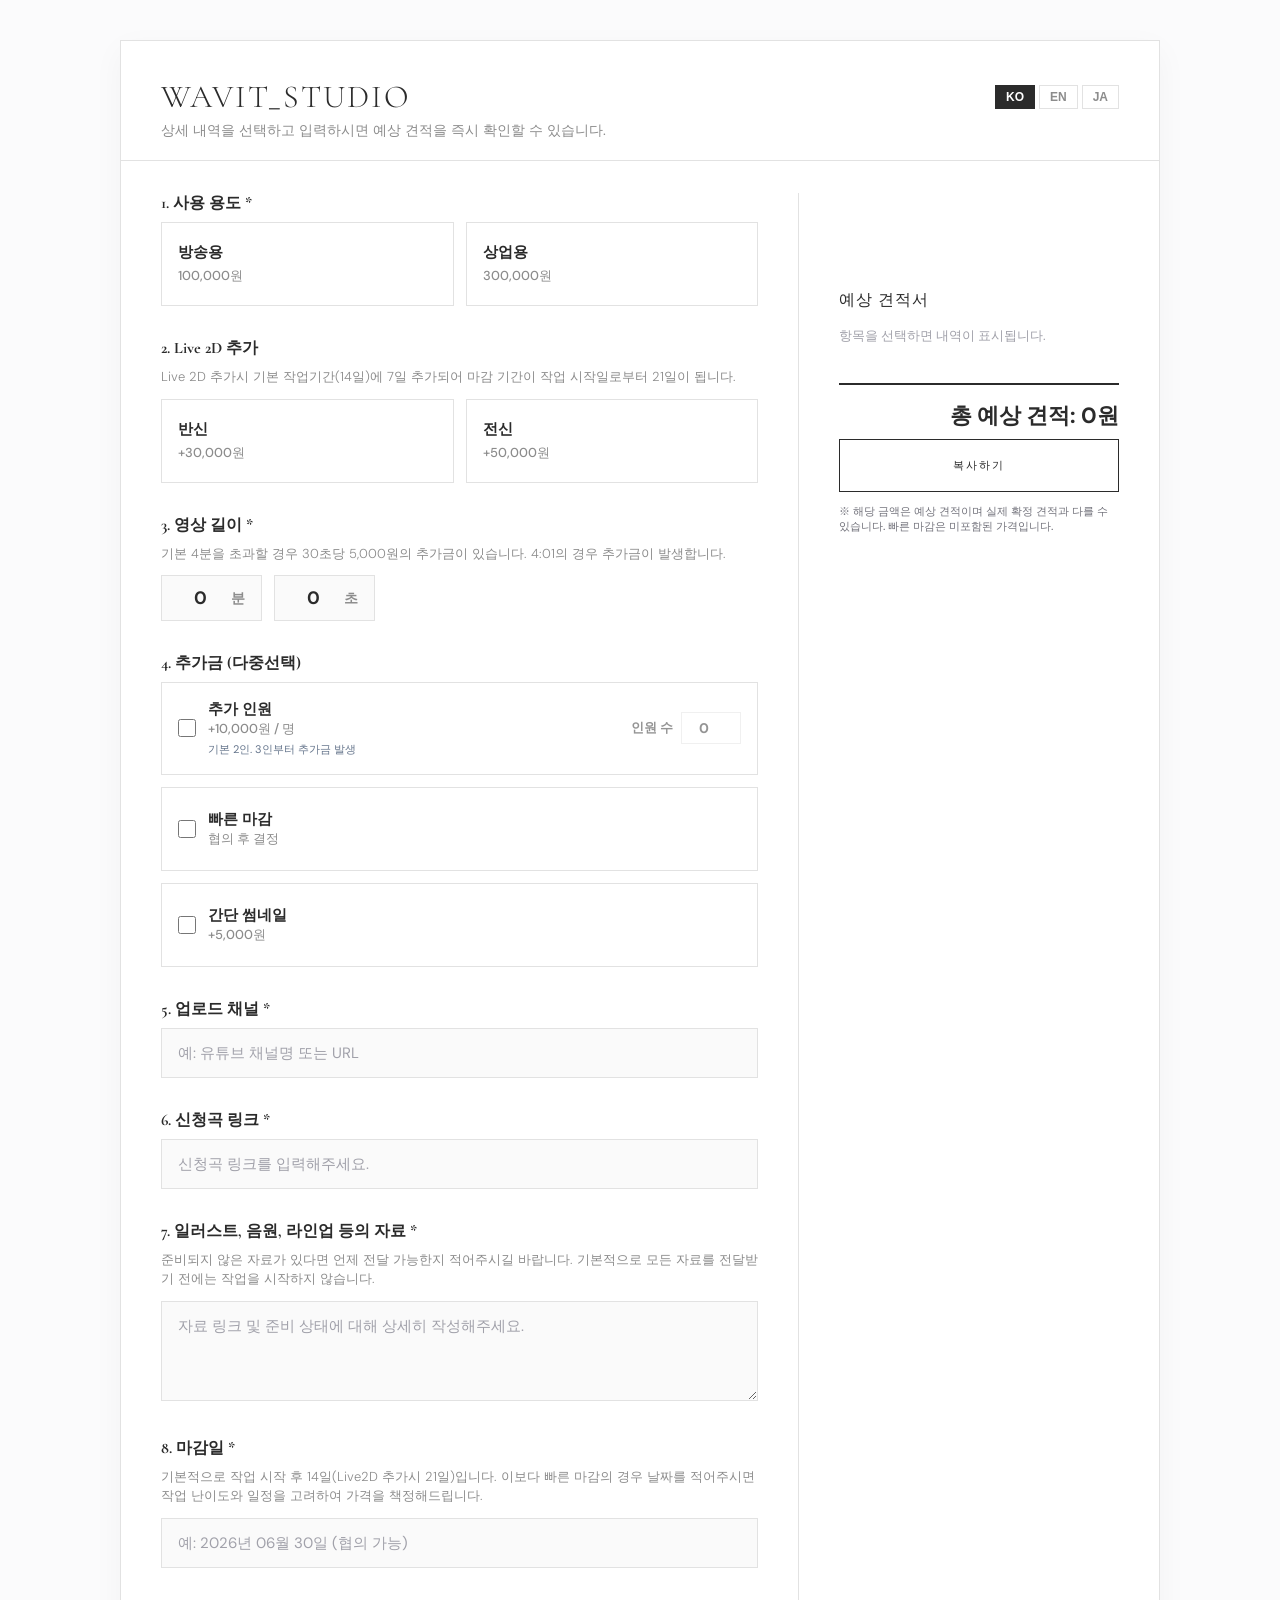
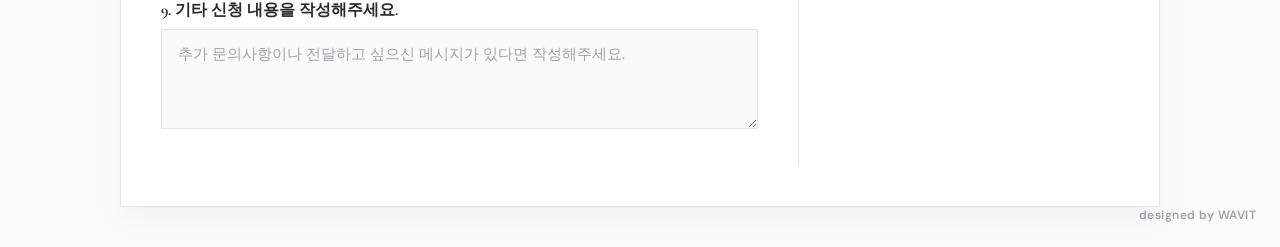
==== commit aad9bb0d: "Add files via upload" ====
--- a/index.html
+++ b/index.html
@@ -13,147 +13,130 @@
     <meta name="viewport" content="width=device-width, initial-scale=1.0">
     <title>WAVIT - 견적 계산기</title>
     <!-- Google Fonts -->
-    <link rel="preconnect" href="https://fonts.googleapis.com">
-    <link rel="preconnect" href="https://fonts.gstatic.com" crossorigin>
-    <link href="https://fonts.googleapis.com/css2?family=Outfit:wght@300;400;500;600;700&family=Noto+Sans+KR:wght@300;400;500;700&display=swap" rel="stylesheet">
+    <link href="https://fonts.googleapis.com/css2?family=Cormorant+Garamond:ital,wght@0,300;0,400;1,400&family=Noto+Serif+JP:wght@300;400&family=DM+Sans:wght@300;400&display=swap" rel="stylesheet">
     <style>
         :root {
-            --primary: #3b82f6;       /* Vibrant Sky Blue */
-            --primary-hover: #2563eb; /* Deep Sky Blue */
-            --primary-light: #eff6ff; /* Cloud White/Blue */
-            --bg-color: #ffffff;      /* Pure White */
-            --card-bg: #ffffff;
-            --text-main: #18181b;     /* Deep Charcoal/Black */
-            --text-muted: #71717a;    /* Gray */
-            --border-color: #e4e4e7;  /* Light Gray Border */
-            --focus-shadow: rgba(59, 130, 246, 0.2);
-            --danger: #ef4444;
-            --radius-lg: 0px;         /* Sharp corners for minimalist art feel */
-            --radius-md: 0px;
+            --color-text-main: #2b2b2b;
+            --color-text-muted: #8c8c8c;
+            --color-canvas: #fbfbfc;
+            --color-snow: #ffffff;
+            --color-border: #e2e2e2;
+            --font-serif: 'Cormorant Garamond', 'Noto Serif JP', serif;
+            --font-sans: 'DM Sans', sans-serif;
             --transition: all 0.2s ease-in-out;
         }
 
         * { box-sizing: border-box; margin: 0; padding: 0; }
 
         body {
-            font-family: 'Outfit', 'Noto Sans KR', sans-serif;
-            background: var(--bg-color);
-            color: var(--text-main);
+            font-family: var(--font-sans);
+            background-color: var(--color-canvas);
+            color: var(--color-text-main);
             min-height: 100vh;
             display: flex;
             justify-content: center;
             align-items: center;
             padding: 40px 20px;
-            background-image: linear-gradient(#f4f4f5 1px, transparent 1px), linear-gradient(90deg, #f4f4f5 1px, transparent 1px);
-            background-size: 20px 20px; /* Subtle grid background */
             position: relative;
         }
 
         .container {
             width: 100%;
             max-width: 1040px;
-            background: var(--card-bg);
-            border: 1px solid #18181b;
-            box-shadow: 12px 12px 0px rgba(24, 24, 27, 0.05); /* Hard shadow */
+            background: var(--color-snow);
+            border: 1px solid var(--color-border);
+            box-shadow: 0 10px 30px rgba(0,0,0,0.04);
             position: relative;
         }
 
-        .container::before {
-            content: '';
-            position: absolute;
-            top: 0; left: 0; right: 0; height: 4px;
-            background: var(--primary);
-        }
-
-        .header { padding: 40px 40px 20px 40px; text-align: left; border-bottom: 1px solid var(--border-color); margin-bottom: 32px; position: relative;}
+        .header { padding: 40px 40px 20px 40px; text-align: left; border-bottom: 1px solid var(--color-border); margin-bottom: 32px; position: relative;}
         .header-top { display: flex; justify-content: space-between; align-items: center; flex-wrap: wrap; gap: 16px; margin-bottom: 8px; }
-        .header h1 { font-size: 32px; font-weight: 800; color: var(--text-main); letter-spacing: -1px; text-transform: uppercase; line-height: 1; }
-        .header p { color: var(--text-muted); font-size: 14px; }
+        .header h1 { font-family: var(--font-serif); font-size: 32px; font-weight: 300; color: var(--color-text-main); letter-spacing: 2px; text-transform: uppercase; line-height: 1; }
+        .header p { color: var(--color-text-muted); font-size: 14px; }
 
         .form-body { padding: 0 40px 40px 40px; }
         .form-group { margin-bottom: 32px; position: relative; }
-        .form-group label.field-title { display: block; font-size: 16px; font-weight: 700; margin-bottom: 8px; color: var(--text-main); }
-        .required::after { content: ' *'; color: var(--primary); font-weight: bold; }
-        .description { font-size: 13px; color: var(--text-muted); margin-top: 4px; margin-bottom: 12px; line-height: 1.5; }
+        .form-group label.field-title { display: block; font-family: var(--font-serif); font-size: 16px; font-weight: 700; margin-bottom: 8px; color: var(--color-text-main); }
+        .required::after { content: ' *'; color: var(--color-text-main); font-weight: bold; }
+        .description { font-size: 13px; color: var(--color-text-muted); font-weight: 300; margin-top: 4px; margin-bottom: 12px; line-height: 1.5; }
 
         .options-grid { display: grid; grid-template-columns: repeat(auto-fit, minmax(130px, 1fr)); gap: 12px; margin-top: 8px; }
         .option-card {
-            position: relative; background: #ffffff; border: 1px solid var(--border-color);
+            position: relative; background: var(--color-snow); border: 1px solid var(--color-border);
             padding: 16px; cursor: pointer; transition: var(--transition);
             display: flex; flex-direction: column; align-items: flex-start; justify-content: center;
             min-height: 84px;
             line-height: 1.4;
             word-break: keep-all;
         }
-        .option-card:hover { border-color: #18181b; }
+        .option-card:hover { border-color: var(--color-text-main); }
         .option-card input[type="radio"], .option-card input[type="checkbox"] { position: absolute; opacity: 0; width: 0; height: 0; }
-        .option-card .option-label { font-weight: 700; font-size: 15px; margin-bottom: 4px; color: var(--text-main); }
-        .option-card .option-price { font-size: 13px; color: var(--text-muted); font-weight: 500; }
-        .option-card.selected { border-color: var(--primary); background: var(--primary-light); border-left: 4px solid var(--primary); }
-        .option-card.selected .option-price { color: var(--primary-hover); font-weight: 700; }
+        .option-card .option-label { font-weight: 700; font-size: 15px; margin-bottom: 4px; color: var(--color-text-main); }
+        .option-card .option-price { font-size: 13px; color: var(--color-text-muted); font-weight: 500; }
+        .option-card.selected { border: 1px solid var(--color-text-main); }
+        .option-card.selected .option-price { color: var(--color-text-main); font-weight: 700; }
 
         input[type="text"], textarea {
-            width: 100%; padding: 14px 16px; border: 1px solid var(--border-color);
-            font-family: inherit; font-size: 15px; color: var(--text-main); background-color: #fafafa;
+            width: 100%; padding: 14px 16px; border: 1px solid var(--color-border);
+            font-family: inherit; font-size: 15px; color: var(--color-text-main); background-color: #fafafa;
             transition: var(--transition); outline: none;
         }
-        input[type="text"]:focus, textarea:focus { border-color: var(--primary); background-color: #ffffff; box-shadow: inset 4px 0 0 var(--primary); }
+        input[type="text"]:focus, textarea:focus { border-color: var(--color-text-main); background-color: var(--color-snow); }
         input[type="text"]::placeholder, textarea::placeholder { color: #a1a1aa; }
         textarea { resize: vertical; min-height: 100px; }
 
         .checkbox-container {
-            background: #ffffff; border: 1px solid var(--border-color);
-            padding: 16px; margin-bottom: 12px; display: flex; align-items: center; justify-content: space-between; transition: var(--transition);
+            background: var(--color-snow); border: 1px solid var(--color-border);
+            padding: 0; margin-bottom: 12px; display: flex; align-items: center; justify-content: space-between; transition: var(--transition);
             min-height: 84px;
             line-height: 1.4;
             word-break: keep-all;
         }
-        .checkbox-container:hover { border-color: #18181b; }
-        .checkbox-container.checked { border-color: var(--primary); background: var(--primary-light); }
-        .checkbox-info { display: flex; align-items: center; gap: 12px; cursor: pointer; user-select: none; }
-        .checkbox-info input[type="checkbox"] { width: 18px; height: 18px; accent-color: var(--primary); cursor: pointer; border-radius: 0; }
+        .checkbox-container:hover { border-color: var(--color-text-main); }
+        .checkbox-container.checked { border: 1px solid var(--color-text-main); }
+        .checkbox-info { display: flex; align-items: center; gap: 12px; cursor: pointer; user-select: none; flex: 1; align-self: stretch; padding: 16px; }
+        .checkbox-info input[type="checkbox"] { width: 18px; height: 18px; cursor: pointer; border-radius: 0; }
         .checkbox-text-group { display: flex; flex-direction: column; }
-        .checkbox-title { font-size: 15px; font-weight: 700; color: var(--text-main); }
-        .checkbox-subtext { font-size: 13px; color: var(--text-muted); font-weight: 500; }
+        .checkbox-title { font-size: 15px; font-weight: 700; color: var(--color-text-main); }
+        .checkbox-subtext { font-size: 13px; color: var(--color-text-muted); font-weight: 500; }
         
-        .quantity-control { display: flex; align-items: center; gap: 8px; opacity: 0.5; pointer-events: none; transition: var(--transition); }
+        .quantity-control { display: flex; align-items: center; gap: 8px; opacity: 0.5; pointer-events: none; transition: var(--transition); padding-right: 16px; }
         .checkbox-container.checked .quantity-control { opacity: 1; pointer-events: auto; }
-        .quantity-control span { font-size: 13px; color: var(--text-main); font-weight: 600; }
+        .quantity-control span { font-size: 13px; color: var(--color-text-main); font-weight: 600; }
         .quantity-control input[type="number"] {
-            width: 60px; padding: 6px; border: 1px solid var(--border-color); border-radius: 0;
-            text-align: center; font-family: inherit; font-size: 14px; font-weight: 700; outline: none; background: #ffffff; color: var(--text-main);
-        }
-        .quantity-control input[type="number"]:focus { border-color: var(--primary); }
+            width: 60px; padding: 6px; border: 1px solid var(--color-border); border-radius: 0;
+            text-align: center; font-family: inherit; font-size: 14px; font-weight: 700; outline: none; background: var(--color-snow); color: var(--color-text-main);
+        }
+        .quantity-control input[type="number"]:focus { border-color: var(--color-text-main); }
 
         .time-input-group { display: flex; align-items: center; gap: 12px; margin-top: 8px; }
         .time-input-wrapper {
-            display: flex; align-items: center; gap: 8px; background: #fafafa; border: 1px solid var(--border-color);
+            display: flex; align-items: center; gap: 8px; background: #fafafa; border: 1px solid var(--color-border);
             padding: 10px 16px; transition: var(--transition);
         }
-        .time-input-wrapper:hover { border-color: #18181b; }
-        .time-input-wrapper:focus-within { border-color: var(--primary); background: #ffffff; box-shadow: inset 0 -2px 0 var(--primary); }
-        .time-input { width: 45px; border: none; background: transparent; text-align: center; font-family: inherit; font-size: 18px; font-weight: 700; color: var(--text-main); outline: none; padding: 0; }
+        .time-input-wrapper:hover { border-color: var(--color-text-main); }
+        .time-input-wrapper:focus-within { border-color: var(--color-text-main); background: var(--color-snow); }
+        .time-input { width: 45px; border: none; background: transparent; text-align: center; font-family: inherit; font-size: 18px; font-weight: 700; color: var(--color-text-main); outline: none; padding: 0; }
         .time-input::-webkit-outer-spin-button, .time-input::-webkit-inner-spin-button { -webkit-appearance: none; margin: 0; }
         .time-input[type=number] { -moz-appearance: textfield; }
-        .time-label { font-size: 14px; font-weight: 600; color: var(--text-muted); }
+        .time-label { font-size: 14px; font-weight: 600; color: var(--color-text-muted); }
 
         .form-main-wrapper { display: flex; gap: 40px; align-items: flex-start; width: 100%; }
-        .form-left-side { flex: 1; min-width: 0; border-right: 1px solid var(--border-color); padding-right: 40px; }
+        .form-left-side { flex: 1; min-width: 0; border-right: 1px solid var(--color-border); padding-right: 40px; }
 
         .result-section {
-            background: #ffffff; border: none;
+            background: var(--color-snow); border: none;
             padding: 0; position: sticky; top: calc(50vh - 160px); width: 280px; flex-shrink: 0; margin-top: 8px;
         }
-        .result-section h3 { font-size: 16px; font-weight: 800; color: var(--text-main); text-transform: uppercase; letter-spacing: 1px; margin-bottom: 16px; border-left: 4px solid var(--primary); padding-left: 8px;}
+        .result-section h3 { font-family: var(--font-serif); font-size: 16px; font-weight: 400; color: var(--color-text-main); text-transform: uppercase; letter-spacing: 1px; margin-bottom: 16px; padding-left: 0;}
 
         .copy-button {
             display: flex; align-items: center; justify-content: center; width: 100%; padding: 18px;
-            background: var(--text-main); color: #ffffff; border: none;
-            font-size: 16px; font-weight: 700; cursor: pointer; transition: var(--transition);
-            margin-top: 16px; letter-spacing: 1px;
-        }
-        .copy-button:hover { background: var(--primary); }
-        .copy-button:active { transform: scale(0.98); }
+            background: transparent; color: var(--color-text-main); border: 1px solid var(--color-text-main);
+            font-family: var(--font-sans); font-size: 11px; font-weight: 400; letter-spacing: 2px; cursor: pointer; transition: var(--transition);
+            margin-top: 16px;
+        }
+        .copy-button:hover { background: var(--color-text-main); color: var(--color-snow); }
 
         .lang-selector {
             display: flex;
@@ -161,8 +144,8 @@
         }
         .lang-btn {
             background: transparent;
-            border: 1px solid var(--border-color);
-            color: var(--text-muted);
+            border: 1px solid var(--color-border);
+            color: var(--color-text-muted);
             padding: 4px 10px;
             font-size: 12px;
             font-weight: 800;
@@ -170,8 +153,8 @@
             transition: var(--transition);
             border-radius: 0;
         }
-        .lang-btn:hover { border-color: var(--text-main); color: var(--text-main); }
-        .lang-btn.active { background: var(--text-main); color: #ffffff; border-color: var(--text-main); }
+        .lang-btn:hover { border-color: var(--color-text-main); color: var(--color-text-main); }
+        .lang-btn.active { background: var(--color-text-main); color: var(--color-snow); border-color: var(--color-text-main); }
  
         @media (max-width: 900px) {
             body { padding: 16px; }
@@ -179,7 +162,7 @@
             .form-body { padding: 0 20px 30px 20px; }
             .options-grid { grid-template-columns: 1fr; }
             .form-main-wrapper { flex-direction: column; gap: 0; }
-            .form-left-side { border-right: none; padding-right: 0; border-bottom: 1px solid var(--border-color); padding-bottom: 32px; margin-bottom: 32px; }
+            .form-left-side { border-right: none; padding-right: 0; border-bottom: 1px solid var(--color-border); padding-bottom: 32px; margin-bottom: 32px; }
             .result-section { position: static; width: 100%; margin-top: 0; }
         }
 
@@ -194,8 +177,8 @@
             display: flex;
             justify-content: space-between;
             font-size: 14px;
-            color: var(--text-muted);
-            border-bottom: 1px dashed var(--border-color);
+            color: var(--color-text-muted);
+            border-bottom: 1px dashed var(--color-border);
             padding-bottom: 6px;
         }
         .breakdown-item:last-child {
@@ -203,17 +186,21 @@
         }
         .breakdown-item .item-price {
             font-weight: 700;
-            color: var(--text-main);
+            color: var(--color-text-main);
         }
         .total-price-display {
             font-size: 22px;
-            font-weight: 800;
-            color: var(--primary);
+            font-weight: 700;
+            color: var(--color-text-main);
+            font-family: var(--font-sans);
             text-align: right;
             margin-bottom: 20px;
             padding-top: 16px;
-            border-top: 2px solid var(--text-main);
-            letter-spacing: -0.5px;
+            border-top: 2px solid var(--color-text-main);
+            letter-spacing: 0px;
+        }
+        #convertedPriceText {
+            font-family: var(--font-sans);
         }
     </style>
 </head>
@@ -749,29 +736,29 @@
 ${t.resNotice}`;
 
     const htmlText = `
-    <table width="100%" style="max-width: 540px; border-collapse: collapse; font-family: 'Noto Sans KR', 'Malgun Gothic', sans-serif; color: #18181b; line-height: 1.8; background-color: #ffffff; border: 1px solid #e4e4e7; border-top: 4px solid #3b82f6;">
+    <table width="100%" style="max-width: 540px; border-collapse: collapse; font-family: 'Noto Sans KR', 'Malgun Gothic', sans-serif; color: #2b2b2b; line-height: 1.8; background-color: #ffffff; border: 1px solid #e2e2e2; border-top: 2px solid #2b2b2b;">
         <tr>
             <td style="padding: 32px;">
-                <h2 style="margin: 0 0 8px 0; color: #18181b; font-size: 22px; font-weight: 800; text-transform: uppercase; letter-spacing: -0.5px;">WAVIT - ${t.resTitle}</h2>
-                <p style="margin: 0 0 24px 0; color: #71717a; font-size: 13px;">${t.headerDesc}</p>
+                <h2 style="margin: 0 0 8px 0; color: #2b2b2b; font-size: 22px; font-weight: 400; text-transform: uppercase; letter-spacing: 1px;">WAVIT - ${t.resTitle}</h2>
+                <p style="margin: 0 0 24px 0; color: #8c8c8c; font-size: 13px;">${t.headerDesc}</p>
                 
                 <table style="width: 100%; border-collapse: collapse; font-size: 14px;">
-                    <tr style="border-bottom: 1px solid #f4f4f5;"><td style="padding: 12px 0; width: 120px; color: #71717a; font-weight: 600;">${t.q1}</td><td style="padding: 12px 0; font-weight: 700; color: #18181b;">${useTypeText} <span style="color: #3b82f6; font-size: 12px; font-weight: 600;">(${useTypePriceText})</span></td></tr>
-                    <tr style="border-bottom: 1px solid #f4f4f5;"><td style="padding: 12px 0; color: #71717a; font-weight: 600;">${t.q2}</td><td style="padding: 12px 0; font-weight: 700; color: #18181b;">${live2DText} <span style="color: #3b82f6; font-size: 12px; font-weight: 600;">(${live2DPriceText})</span></td></tr>
-                    <tr style="border-bottom: 1px solid #f4f4f5;"><td style="padding: 12px 0; color: #71717a; font-weight: 600;">${t.q3}</td><td style="padding: 12px 0; font-weight: 700; color: #18181b;">${videoMin}${t.q3_min} ${videoSec}${t.q3_sec} <span style="color: #3b82f6; font-size: 12px; font-weight: 600;">(${videoPriceText})</span></td></tr>
-                    <tr style="border-bottom: 1px solid #f4f4f5;"><td style="padding: 12px 0; color: #71717a; font-weight: 600; vertical-align: top;">${t.q4_copy}</td><td style="padding: 12px 0; font-weight: 600; color: #3b82f6; margin: 0;">${htmlExtraDetails}</td></tr>
-                    <tr style="border-bottom: 1px solid #f4f4f5;"><td style="padding: 12px 0; color: #71717a; font-weight: 600;">${t.q5}</td><td style="padding: 12px 0; color: #3f3f46;">${uploadChannel}</td></tr>
-                    <tr style="border-bottom: 1px solid #f4f4f5;"><td style="padding: 12px 0; color: #71717a; font-weight: 600;">${t.q6}</td><td style="padding: 12px 0; color: #3f3f46; font-family: monospace;">${musicInfo}</td></tr>
-                    <tr style="border-bottom: 1px solid #f4f4f5;"><td style="padding: 12px 0; color: #71717a; font-weight: 600; vertical-align: top;">${t.q7_copy}</td><td style="padding: 12px 0; color: #3f3f46; white-space: pre-wrap;">${materialsInfo}</td></tr>
-                    <tr style="border-bottom: 1px solid #f4f4f5;"><td style="padding: 12px 0; color: #71717a; font-weight: 600;">${t.q8}</td><td style="padding: 12px 0; color: #3f3f46;">${deadlineInfo}</td></tr>
-                    <tr style="border-bottom: 1px solid #18181b;"><td style="padding: 12px 0; color: #71717a; font-weight: 600; vertical-align: top;">${t.q9_copy}</td><td style="padding: 12px 0; color: #3f3f46; white-space: pre-wrap;">${otherText}</td></tr>
+                    <tr style="border-bottom: 1px solid #e2e2e2;"><td style="padding: 12px 0; width: 120px; color: #8c8c8c; font-weight: 600;">${t.q1}</td><td style="padding: 12px 0; font-weight: 700; color: #2b2b2b;">${useTypeText} <span style="color: #2b2b2b; font-size: 12px; font-weight: 600;">(${useTypePriceText})</span></td></tr>
+                    <tr style="border-bottom: 1px solid #e2e2e2;"><td style="padding: 12px 0; color: #8c8c8c; font-weight: 600;">${t.q2}</td><td style="padding: 12px 0; font-weight: 700; color: #2b2b2b;">${live2DText} <span style="color: #2b2b2b; font-size: 12px; font-weight: 600;">(${live2DPriceText})</span></td></tr>
+                    <tr style="border-bottom: 1px solid #e2e2e2;"><td style="padding: 12px 0; color: #8c8c8c; font-weight: 600;">${t.q3}</td><td style="padding: 12px 0; font-weight: 700; color: #2b2b2b;">${videoMin}${t.q3_min} ${videoSec}${t.q3_sec} <span style="color: #2b2b2b; font-size: 12px; font-weight: 600;">(${videoPriceText})</span></td></tr>
+                    <tr style="border-bottom: 1px solid #e2e2e2;"><td style="padding: 12px 0; color: #8c8c8c; font-weight: 600; vertical-align: top;">${t.q4_copy}</td><td style="padding: 12px 0; font-weight: 600; color: #2b2b2b; margin: 0;">${htmlExtraDetails}</td></tr>
+                    <tr style="border-bottom: 1px solid #e2e2e2;"><td style="padding: 12px 0; color: #8c8c8c; font-weight: 600;">${t.q5}</td><td style="padding: 12px 0; color: #2b2b2b;">${uploadChannel}</td></tr>
+                    <tr style="border-bottom: 1px solid #e2e2e2;"><td style="padding: 12px 0; color: #8c8c8c; font-weight: 600;">${t.q6}</td><td style="padding: 12px 0; color: #2b2b2b;">${musicInfo}</td></tr>
+                    <tr style="border-bottom: 1px solid #e2e2e2;"><td style="padding: 12px 0; color: #8c8c8c; font-weight: 600; vertical-align: top;">${t.q7_copy}</td><td style="padding: 12px 0; color: #2b2b2b; white-space: pre-wrap;">${materialsInfo}</td></tr>
+                    <tr style="border-bottom: 1px solid #e2e2e2;"><td style="padding: 12px 0; color: #8c8c8c; font-weight: 600;">${t.q8}</td><td style="padding: 12px 0; color: #2b2b2b;">${deadlineInfo}</td></tr>
+                    <tr style="border-bottom: 1px solid #2b2b2b;"><td style="padding: 12px 0; color: #8c8c8c; font-weight: 600; vertical-align: top;">${t.q9_copy}</td><td style="padding: 12px 0; color: #2b2b2b; white-space: pre-wrap;">${otherText}</td></tr>
                 </table>
                 
-                <div style="margin-top: 24px; padding: 20px; background-color: #eff6ff; text-align: center; border: 1px solid #bfdbfe;">
-                    <span style="font-size: 18px; font-weight: 800; color: #1e3a8a;">${t.resTotal}: ${formattedTotal}${t.curr}</span>
-                    <div style="font-size: 13px; color: #71717a; font-weight: 600; margin-top: 4px;">${typeof convertedStr !== 'undefined' ? convertedStr : ''}</div>
+                <div style="margin-top: 24px; padding: 20px; background-color: #fbfbfc; text-align: center; border: 1px solid #2b2b2b;">
+                    <span style="font-size: 18px; font-weight: 700; color: #2b2b2b;">${t.resTotal}: ${formattedTotal}${t.curr}</span>
+                    <div style="font-size: 13px; color: #8c8c8c; font-weight: 600; margin-top: 4px;">${typeof convertedStr !== 'undefined' ? convertedStr : ''}</div>
                 </div>
-                <p style="font-size: 11px; color: #71717a; text-align: center; margin: 12px 0 0 0; font-weight: 500;">${t.resNotice}</p>
+                <p style="font-size: 11px; color: #8c8c8c; text-align: center; margin: 12px 0 0 0; font-weight: 500;">${t.resNotice}</p>
             </td>
         </tr>
     </table>
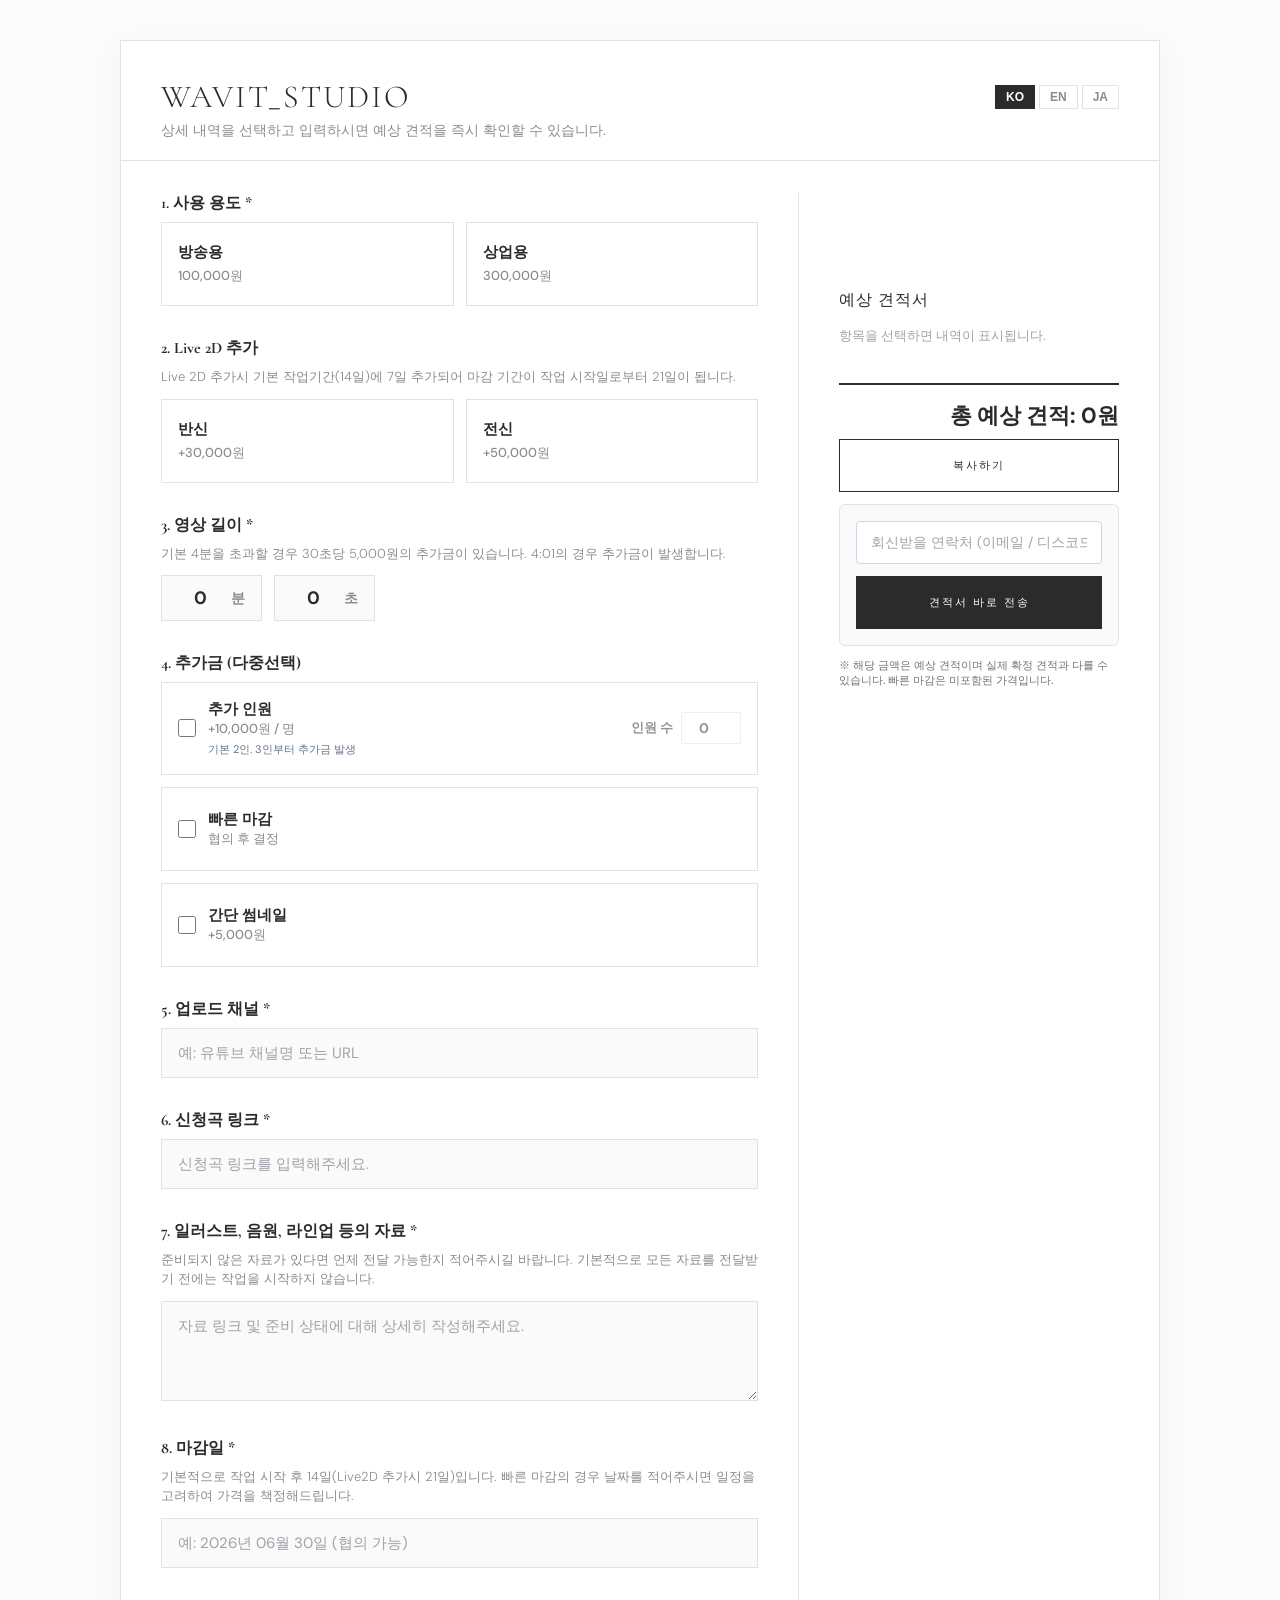
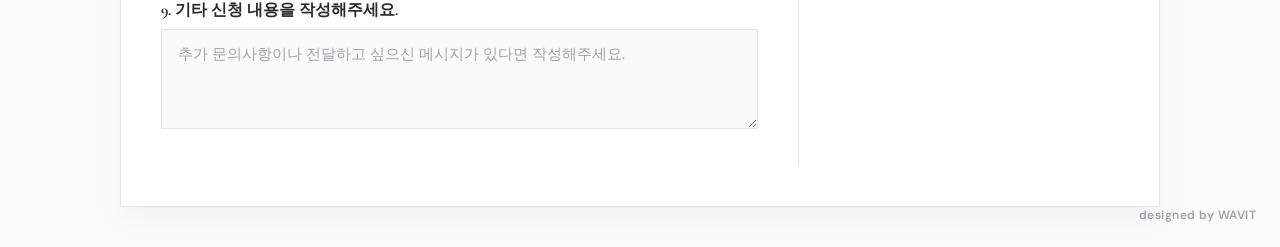
==== commit e53a203b: "Add files via upload" ====
--- a/index.html
+++ b/index.html
@@ -1,837 +1,1536 @@
-<!DOCTYPE html>
-<html lang="ko">
-<head>
-    <script async src="https://www.googletagmanager.com/gtag/js?id=G-94FCLHWWEP"></script>
-    <script>
-      window.dataLayer = window.dataLayer || [];
-      function gtag(){dataLayer.push(arguments);}
-      gtag('js', new Date());
-
-      gtag('config', 'G-94FCLHWWEP');
-    </script>
-    <meta charset="UTF-8">
-    <meta name="viewport" content="width=device-width, initial-scale=1.0">
-    <title>WAVIT - 견적 계산기</title>
-    <!-- Google Fonts -->
-    <link href="https://fonts.googleapis.com/css2?family=Cormorant+Garamond:ital,wght@0,300;0,400;1,400&family=Noto+Serif+JP:wght@300;400&family=DM+Sans:wght@300;400&display=swap" rel="stylesheet">
-    <style>
-        :root {
-            --color-text-main: #2b2b2b;
-            --color-text-muted: #8c8c8c;
-            --color-canvas: #fbfbfc;
-            --color-snow: #ffffff;
-            --color-border: #e2e2e2;
-            --font-serif: 'Cormorant Garamond', 'Noto Serif JP', serif;
-            --font-sans: 'DM Sans', sans-serif;
-            --transition: all 0.2s ease-in-out;
-        }
-
-        * { box-sizing: border-box; margin: 0; padding: 0; }
-
-        body {
-            font-family: var(--font-sans);
-            background-color: var(--color-canvas);
-            color: var(--color-text-main);
-            min-height: 100vh;
-            display: flex;
-            justify-content: center;
-            align-items: center;
-            padding: 40px 20px;
-            position: relative;
-        }
-
-        .container {
-            width: 100%;
-            max-width: 1040px;
-            background: var(--color-snow);
-            border: 1px solid var(--color-border);
-            box-shadow: 0 10px 30px rgba(0,0,0,0.04);
-            position: relative;
-        }
-
-        .header { padding: 40px 40px 20px 40px; text-align: left; border-bottom: 1px solid var(--color-border); margin-bottom: 32px; position: relative;}
-        .header-top { display: flex; justify-content: space-between; align-items: center; flex-wrap: wrap; gap: 16px; margin-bottom: 8px; }
-        .header h1 { font-family: var(--font-serif); font-size: 32px; font-weight: 300; color: var(--color-text-main); letter-spacing: 2px; text-transform: uppercase; line-height: 1; }
-        .header p { color: var(--color-text-muted); font-size: 14px; }
-
-        .form-body { padding: 0 40px 40px 40px; }
-        .form-group { margin-bottom: 32px; position: relative; }
-        .form-group label.field-title { display: block; font-family: var(--font-serif); font-size: 16px; font-weight: 700; margin-bottom: 8px; color: var(--color-text-main); }
-        .required::after { content: ' *'; color: var(--color-text-main); font-weight: bold; }
-        .description { font-size: 13px; color: var(--color-text-muted); font-weight: 300; margin-top: 4px; margin-bottom: 12px; line-height: 1.5; }
-
-        .options-grid { display: grid; grid-template-columns: repeat(auto-fit, minmax(130px, 1fr)); gap: 12px; margin-top: 8px; }
-        .option-card {
-            position: relative; background: var(--color-snow); border: 1px solid var(--color-border);
-            padding: 16px; cursor: pointer; transition: var(--transition);
-            display: flex; flex-direction: column; align-items: flex-start; justify-content: center;
-            min-height: 84px;
-            line-height: 1.4;
-            word-break: keep-all;
-        }
-        .option-card:hover { border-color: var(--color-text-main); }
-        .option-card input[type="radio"], .option-card input[type="checkbox"] { position: absolute; opacity: 0; width: 0; height: 0; }
-        .option-card .option-label { font-weight: 700; font-size: 15px; margin-bottom: 4px; color: var(--color-text-main); }
-        .option-card .option-price { font-size: 13px; color: var(--color-text-muted); font-weight: 500; }
-        .option-card.selected { border: 1px solid var(--color-text-main); }
-        .option-card.selected .option-price { color: var(--color-text-main); font-weight: 700; }
-
-        input[type="text"], textarea {
-            width: 100%; padding: 14px 16px; border: 1px solid var(--color-border);
-            font-family: inherit; font-size: 15px; color: var(--color-text-main); background-color: #fafafa;
-            transition: var(--transition); outline: none;
-        }
-        input[type="text"]:focus, textarea:focus { border-color: var(--color-text-main); background-color: var(--color-snow); }
-        input[type="text"]::placeholder, textarea::placeholder { color: #a1a1aa; }
-        textarea { resize: vertical; min-height: 100px; }
-
-        .checkbox-container {
-            background: var(--color-snow); border: 1px solid var(--color-border);
-            padding: 0; margin-bottom: 12px; display: flex; align-items: center; justify-content: space-between; transition: var(--transition);
-            min-height: 84px;
-            line-height: 1.4;
-            word-break: keep-all;
-        }
-        .checkbox-container:hover { border-color: var(--color-text-main); }
-        .checkbox-container.checked { border: 1px solid var(--color-text-main); }
-        .checkbox-info { display: flex; align-items: center; gap: 12px; cursor: pointer; user-select: none; flex: 1; align-self: stretch; padding: 16px; }
-        .checkbox-info input[type="checkbox"] { width: 18px; height: 18px; cursor: pointer; border-radius: 0; }
-        .checkbox-text-group { display: flex; flex-direction: column; }
-        .checkbox-title { font-size: 15px; font-weight: 700; color: var(--color-text-main); }
-        .checkbox-subtext { font-size: 13px; color: var(--color-text-muted); font-weight: 500; }
-        
-        .quantity-control { display: flex; align-items: center; gap: 8px; opacity: 0.5; pointer-events: none; transition: var(--transition); padding-right: 16px; }
-        .checkbox-container.checked .quantity-control { opacity: 1; pointer-events: auto; }
-        .quantity-control span { font-size: 13px; color: var(--color-text-main); font-weight: 600; }
-        .quantity-control input[type="number"] {
-            width: 60px; padding: 6px; border: 1px solid var(--color-border); border-radius: 0;
-            text-align: center; font-family: inherit; font-size: 14px; font-weight: 700; outline: none; background: var(--color-snow); color: var(--color-text-main);
-        }
-        .quantity-control input[type="number"]:focus { border-color: var(--color-text-main); }
-
-        .time-input-group { display: flex; align-items: center; gap: 12px; margin-top: 8px; }
-        .time-input-wrapper {
-            display: flex; align-items: center; gap: 8px; background: #fafafa; border: 1px solid var(--color-border);
-            padding: 10px 16px; transition: var(--transition);
-        }
-        .time-input-wrapper:hover { border-color: var(--color-text-main); }
-        .time-input-wrapper:focus-within { border-color: var(--color-text-main); background: var(--color-snow); }
-        .time-input { width: 45px; border: none; background: transparent; text-align: center; font-family: inherit; font-size: 18px; font-weight: 700; color: var(--color-text-main); outline: none; padding: 0; }
-        .time-input::-webkit-outer-spin-button, .time-input::-webkit-inner-spin-button { -webkit-appearance: none; margin: 0; }
-        .time-input[type=number] { -moz-appearance: textfield; }
-        .time-label { font-size: 14px; font-weight: 600; color: var(--color-text-muted); }
-
-        .form-main-wrapper { display: flex; gap: 40px; align-items: flex-start; width: 100%; }
-        .form-left-side { flex: 1; min-width: 0; border-right: 1px solid var(--color-border); padding-right: 40px; }
-
-        .result-section {
-            background: var(--color-snow); border: none;
-            padding: 0; position: sticky; top: calc(50vh - 160px); width: 280px; flex-shrink: 0; margin-top: 8px;
-        }
-        .result-section h3 { font-family: var(--font-serif); font-size: 16px; font-weight: 400; color: var(--color-text-main); text-transform: uppercase; letter-spacing: 1px; margin-bottom: 16px; padding-left: 0;}
-
-        .copy-button {
-            display: flex; align-items: center; justify-content: center; width: 100%; padding: 18px;
-            background: transparent; color: var(--color-text-main); border: 1px solid var(--color-text-main);
-            font-family: var(--font-sans); font-size: 11px; font-weight: 400; letter-spacing: 2px; cursor: pointer; transition: var(--transition);
-            margin-top: 16px;
-        }
-        .copy-button:hover { background: var(--color-text-main); color: var(--color-snow); }
-
-        .lang-selector {
-            display: flex;
-            gap: 4px;
-        }
-        .lang-btn {
-            background: transparent;
-            border: 1px solid var(--color-border);
-            color: var(--color-text-muted);
-            padding: 4px 10px;
-            font-size: 12px;
-            font-weight: 800;
-            cursor: pointer;
-            transition: var(--transition);
-            border-radius: 0;
-        }
-        .lang-btn:hover { border-color: var(--color-text-main); color: var(--color-text-main); }
-        .lang-btn.active { background: var(--color-text-main); color: var(--color-snow); border-color: var(--color-text-main); }
- 
-        @media (max-width: 900px) {
-            body { padding: 16px; }
-            .header { padding: 30px 20px 20px 20px; }
-            .form-body { padding: 0 20px 30px 20px; }
-            .options-grid { grid-template-columns: 1fr; }
-            .form-main-wrapper { flex-direction: column; gap: 0; }
-            .form-left-side { border-right: none; padding-right: 0; border-bottom: 1px solid var(--color-border); padding-bottom: 32px; margin-bottom: 32px; }
-            .result-section { position: static; width: 100%; margin-top: 0; }
-        }
-
-        .price-breakdown {
-            margin-bottom: 16px;
-            display: flex;
-            flex-direction: column;
-            gap: 10px;
-            min-height: 40px;
-        }
-        .breakdown-item {
-            display: flex;
-            justify-content: space-between;
-            font-size: 14px;
-            color: var(--color-text-muted);
-            border-bottom: 1px dashed var(--color-border);
-            padding-bottom: 6px;
-        }
-        .breakdown-item:last-child {
-            border-bottom: none;
-        }
-        .breakdown-item .item-price {
-            font-weight: 700;
-            color: var(--color-text-main);
-        }
-        .total-price-display {
-            font-size: 22px;
-            font-weight: 700;
-            color: var(--color-text-main);
-            font-family: var(--font-sans);
-            text-align: right;
-            margin-bottom: 20px;
-            padding-top: 16px;
-            border-top: 2px solid var(--color-text-main);
-            letter-spacing: 0px;
-        }
-        #convertedPriceText {
-            font-family: var(--font-sans);
-        }
-    </style>
-</head>
-<body>
-
-<div class="container">
-    <div class="header">
-        <div class="header-top">
-            <h1>WAVIT_studio</h1>
-            <div class="lang-selector">
-                <button class="lang-btn active" onclick="changeLanguage('ko')" id="lang-ko">KO</button>
-                <button class="lang-btn" onclick="changeLanguage('en')" id="lang-en">EN</button>
-                <button class="lang-btn" onclick="changeLanguage('ja')" id="lang-ja">JA</button>
-            </div>
-        </div>
-        <p id="header-desc">상세 내역을 선택하고 입력하시면 예상 견적을 즉시 확인할 수 있습니다.</p>
-    </div>
-
-    <form class="form-body" id="calculatorForm" onsubmit="return false;">
-        <div class="form-main-wrapper">
-            <div class="form-left-side">
-        <!-- 1. 사용 용도 -->
-        <div class="form-group">
-            <label class="field-title required">1. 사용 용도</label>
-            <div class="options-grid">
-                <label class="option-card" id="useTypeRadioCard1">
-                    <input type="radio" name="useType" value="100000" onclick="selectRadioCard('useType', this)">
-                    <span class="option-label">방송용</span>
-                    <span class="option-price">100,000원</span>
-                </label>
-                <label class="option-card" id="useTypeRadioCard2">
-                    <input type="radio" name="useType" value="300000" onclick="selectRadioCard('useType', this)">
-                    <span class="option-label">상업용</span>
-                    <span class="option-price">300,000원</span>
-                </label>
-            </div>
-        </div>
-
-        <!-- 2. Live 2D 추가 -->
-        <div class="form-group">
-            <label class="field-title">2. Live 2D 추가</label>
-            <div class="description">Live 2D 추가시 기본 작업기간(14일)에 7일 추가되어 마감 기간이 작업 시작일로부터 21일이 됩니다.</div>
-            <div class="options-grid">
-                <label class="option-card" id="live2dRadioCard2">
-                    <input type="radio" name="live2D" value="30000" onclick="selectRadioCard('live2D', this)">
-                    <span class="option-label">반신</span>
-                    <span class="option-price">+30,000원</span>
-                </label>
-                <label class="option-card" id="live2dRadioCard3">
-                    <input type="radio" name="live2D" value="50000" onclick="selectRadioCard('live2D', this)">
-                    <span class="option-label">전신</span>
-                    <span class="option-price">+50,000원</span>
-                </label>
-            </div>
-        </div>
-
-        <!-- 3. 영상 길이 -->
-        <div class="form-group">
-            <label class="field-title required">3. 영상 길이</label>
-            <div class="description">기본 4분을 초과할 경우 30초당 5,000원의 추가금이 있습니다. 4:01의 경우 추가금이 발생합니다.</div>
-            <div class="time-input-group">
-                <div class="time-input-wrapper">
-                    <input type="number" id="videoMin" class="time-input" value="0" min="0" oninput="calculateTotal()">
-                    <span class="time-label">분</span>
-                </div>
-                <div class="time-input-wrapper">
-                    <input type="number" id="videoSec" class="time-input" value="0" min="0" max="59" oninput="calculateTotal()">
-                    <span class="time-label">초</span>
-                </div>
-            </div>
-        </div>
-
-        <!-- 4. 추가금 (다중선택) -->
-        <div class="form-group">
-            <label class="field-title">4. 추가금 (다중선택)</label>
-            
-            <!-- Item A: 추가 인원 -->
-            <div class="checkbox-container" id="extraPeopleContainer">
-                <label class="checkbox-info">
-                    <input type="checkbox" id="extraPeopleCheck" onchange="toggleCheckboxCard('extraPeople')">
-                    <div class="checkbox-text-group">
-                        <span class="checkbox-title">추가 인원</span>
-                        <span class="checkbox-subtext">+10,000원 / 명</span>
-                        <span style="font-size: 11px; color: #64748b; margin-top: 4px; font-weight: 400;">기본 2인. 3인부터 추가금 발생</span>
-                    </div>
-                </label>
-                <div class="quantity-control">
-                    <span>인원 수</span>
-                    <input type="number" id="extraPeopleQty" value="0" min="0" oninput="calculateTotal()">
-                </div>
-            </div>
-
-            <!-- 빠른 마감 -->
-            <div class="checkbox-container" id="fastDeadlineContainer">
-                <label class="checkbox-info">
-                    <input type="checkbox" id="fastDeadlineCheck" onchange="toggleCheckboxCard('fastDeadline')">
-                    <div class="checkbox-text-group">
-                        <span class="checkbox-title">빠른 마감</span>
-                        <span class="checkbox-subtext">협의 후 결정</span>
-                    </div>
-                </label>
-            </div>
-
-            <!-- 간단 썸네일 -->
-            <div class="checkbox-container" id="simpleThumbnailContainer">
-                <label class="checkbox-info">
-                    <input type="checkbox" id="simpleThumbnailCheck" onchange="toggleCheckboxCard('simpleThumbnail')">
-                    <div class="checkbox-text-group">
-                        <span class="checkbox-title" id="title-thumb">간단 썸네일</span>
-                        <span class="checkbox-subtext" id="sub-thumb">+5,000원</span>
-                    </div>
-                </label>
-            </div>
-        </div>
-
-        <!-- 5. 업로드 채널 -->
-        <div class="form-group">
-            <label class="field-title required" for="uploadChannel">5. 업로드 채널</label>
-            <input type="text" id="uploadChannel" placeholder="예: 유튜브 채널명 또는 URL">
-        </div>
-
-        <!-- 6. 신청곡 링크 -->
-        <div class="form-group">
-            <label class="field-title required" for="musicInfo">6. 신청곡 링크</label>
-            <input type="text" id="musicInfo" placeholder="신청곡 링크를 입력해주세요.">
-        </div>
-
-        <!-- 7. 일러스트, 음원, 라인업 등의 자료 -->
-        <div class="form-group">
-            <label class="field-title required" for="materialsInfo">7. 일러스트, 음원, 라인업 등의 자료</label>
-            <div class="description">준비되지 않은 자료가 있다면 언제 전달 가능한지 적어주시길 바랍니다. 기본적으로 모든 자료를 전달받기 전에는 작업을 시작하지 않습니다.</div>
-            <textarea id="materialsInfo" placeholder="자료 링크 및 준비 상태에 대해 상세히 작성해주세요."></textarea>
-        </div>
-
-        <!-- 8. 마감일 -->
-        <div class="form-group">
-            <label class="field-title required" for="deadlineInfo">8. 마감일</label>
-            <div class="description">기본적으로 작업 시작 후 14일(Live2D 추가시 21일)입니다. 이보다 빠른 마감의 경우 날짜를 적어주시면 작업 난이도와 일정을 고려하여 가격을 책정해드립니다.</div>
-            <input type="text" id="deadlineInfo" placeholder="예: 2026년 06월 30일 (협의 가능)">
-        </div>
-
-        <!-- 9. 기타 신청 내용을 작성해주세요. -->
-        <div class="form-group">
-            <label class="field-title" for="otherDetails">9. 기타 신청 내용을 작성해주세요.</label>
-            <textarea id="otherDetails" placeholder="추가 문의사항이나 전달하고 싶으신 메시지가 있다면 작성해주세요."></textarea>
-        </div>
-            </div>
-
-        <!-- Result UI -->
-        <div class="result-section">
-            <h3>예상 견적서</h3>
-            <div id="priceBreakdown" class="price-breakdown">
-                <div class="breakdown-item" style="color: #a1a1aa; font-size: 13px;">항목을 선택하면 내역이 표시됩니다.</div>
-            </div>
-            <div class="total-price-display" id="totalEstimateText">
-                총 예상 견적: 0원
-            </div>
-            <div id="convertedPriceText" style="font-size: 13px; color: #71717a; text-align: right; margin-top: -12px; margin-bottom: 16px; font-weight: 600;"></div>
-            <button class="copy-button" id="copyBtn">복사하기</button>
-            <p style="font-size: 11px; color: #71717a; text-align: left; margin: 12px 0 0 0; font-weight: 500;">※ 해당 금액은 예상 견적이며 실제 확정 견적과 다를 수 있습니다. 빠른 마감은 미포함된 가격입니다.</p>
-        </div>
-        </div>
-    </form>
-</div>
-
-<div style="position: absolute; bottom: 24px; right: 24px; font-size: 12px; color: #a1a1aa; font-weight: 600; letter-spacing: 0.5px; z-index: 10;">designed by WAVIT</div>
-
-<script>
-let currentLang = 'ko';
-let exchangeRates = { USD: 0, JPY: 0 };
-fetch('https://open.er-api.com/v6/latest/KRW')
-    .then(res => res.json())
-    .then(data => {
-        exchangeRates.USD = data.rates.USD;
-        exchangeRates.JPY = data.rates.JPY;
-        calculateTotal();
-    })
-    .catch(err => console.error("Exchange rate fetch failed", err));
-
-const i18n = {
-    ko: {
-        curr: "원",
-        headerDesc: "상세 내역을 선택하고 입력하시면 예상 견적을 즉시 확인할 수 있습니다.",
-        q1: "1. 사용 용도", q1_1: "방송용", q1_2: "상업용",
-        q2: "2. Live 2D 추가", q2_desc: "Live 2D 추가시 기본 작업기간(14일)에 7일 추가되어 마감 기간이 작업 시작일로부터 21일이 됩니다.", q2_1: "선택 안함", q2_2: "반신", q2_3: "전신",
-        q3: "3. 영상 길이", q3_desc: "기본 4분을 초과할 경우 30초당 5,000원의 추가금이 있습니다. 4:01의 경우 추가금이 발생합니다.", q3_min: "분", q3_sec: "초",
-        q4: "4. 추가금 (다중선택)", q4_copy: "4. 추가금", q4_1: "추가 인원", q4_1_sub: "+10,000원 / 명", q4_1_desc: "기본 2인. 3인부터 추가금 발생", q4_1_qty: "인원 수", q4_2: "빠른 마감", q4_2_sub: "협의 후 결정", q4_3: "간단 썸네일", q4_3_sub: "+5,000원", c_thumb: "간단 썸네일",
-        q5: "5. 업로드 채널", q5_ph: "예: 유튜브 채널명 또는 URL",
-        q6: "6. 신청곡 링크", q6_ph: "신청곡 링크를 입력해주세요.",
-        q7: "7. 일러스트, 음원, 라인업 등의 자료", q7_copy: "7. 자료 첨부", q7_desc: "준비되지 않은 자료가 있다면 언제 전달 가능한지 적어주시길 바랍니다. 기본적으로 모든 자료를 전달받기 전에는 작업을 시작하지 않습니다.", q7_ph: "자료 링크 및 준비 상태에 대해 상세히 작성해주세요.",
-        q8: "8. 마감일", q8_desc: "기본적으로 작업 시작 후 14일(Live2D 추가시 21일)입니다. 빠른 마감의 경우 날짜를 적어주시면 일정을 고려하여 가격을 책정해드립니다.", q8_ph: "예: 2026년 06월 30일 (협의 가능)",
-        q9: "9. 기타 신청 내용을 작성해주세요.", q9_copy: "9. 추가 요청", q9_ph: "추가 문의사항이나 전달하고 싶으신 메시지가 있다면 작성해주세요.",
-        resTitle: "예상 견적서", resEmpty: "항목을 선택하면 내역이 표시됩니다.", resTotal: "총 예상 견적", copyBtn: "복사하기", resNotice: "※ 해당 금액은 예상 견적이며 실제 확정 견적과 다를 수 있습니다. 빠른 마감은 미포함된 가격입니다.",
-        alert1: "1. 사용 용도를 선택해주세요.", alert5: "5. 업로드 채널을 입력해주세요.", alert6: "6. 신청곡 링크를 입력해주세요.", alert7: "7. 자료를 입력해주세요.", alert8: "8. 마감일을 입력해주세요.",
-        alertSuccess: "복사가 완료되었습니다. 문의 시 붙여넣기로 사용해주세요.", alertFail: "복사에 실패했습니다. 수동으로 복사해주세요.",
-        c_use: "사용 용도", c_live: "Live 2D", c_vidEx: "영상 길이 초과", c_ppl: "추가 인원", c_fast: "빠른 마감", c_nego: "협의 후 결정", c_none: "없음"
-    },
-    en: {
-        curr: " KRW",
-        headerDesc: "Select details below to instantly view your estimated quote.",
-        q1: "1. Usage", q1_1: "Streaming", q1_2: "Commercial",
-        q2: "2. Add Live 2D", q2_desc: "Adding Live 2D extends the base 14-day period by 7 days (total 21 days).", q2_2: "Half-body", q2_3: "Full-body",
-        q3: "3. Video Length", q3_desc: "Exceeding the base 4 mins incurs a fee of 5,000 KRW per 30 secs. (e.g., 4:01 applies the fee).", q3_min: "Min", q3_sec: "Sec",
-        q4: "4. Extra Fees (Multiple)", q4_copy: "4. Extra Fees", q4_1: "Extra Person", q4_1_sub: "+10,000 KRW / Person", q4_1_desc: "Base is 2 people. Extra fee from 3rd person.", q4_1_qty: "Quantity", q4_2: "Fast Deadline", q4_2_sub: "Negotiable", q4_3: "Simple Thumbnail", q4_3_sub: "+5,000 KRW", c_thumb: "Simple Thumbnail",
-        q5: "5. Upload Channel", q5_ph: "e.g., YouTube Channel Name or URL",
-        q6: "6. Song Link", q6_ph: "Enter the song link.",
-        q7: "7. Materials (Illustrations, Audio, Lineup, etc.)", q7_copy: "7. Attached Materials", q7_desc: "Specify when missing materials will be provided. Work starts only after all materials are received.", q7_ph: "Describe material links and status in detail.",
-        q8: "8. Deadline", q8_desc: "Base is 14 days (21 for Live 2D). For faster deadlines, specify the date; price depends on schedule and difficulty.", q8_ph: "e.g., June 30, 2026 (Negotiable)",
-        q9: "9. Any other requests?", q9_copy: "9. Additional Requests", q9_ph: "Add any extra inquiries or messages here.",
-        resTitle: "ESTIMATE", resEmpty: "Select items to see the breakdown.", resTotal: "Total Estimate", copyBtn: "COPY", resNotice: "※ This is an estimated quote and may differ from the final price. Fast deadline fees are not included.",
-        alert1: "Please select 1. Usage.", alert5: "Please enter 5. Upload Channel.", alert6: "Please enter 6. Song Link.", alert7: "Please enter 7. Materials.", alert8: "Please enter 8. Deadline.",
-        alertSuccess: "Copied successfully. Please paste it when inquiring.", alertFail: "Copy failed. Please copy manually.",
-        c_use: "Usage", c_live: "Live 2D", c_vidEx: "Video Time Extra", c_ppl: "Extra Person", c_fast: "Fast Deadline", c_nego: "Negotiable", c_none: "None"
-    },
-    ja: {
-        curr: " ウォン",
-        headerDesc: "詳細を選択・入力すると、すぐに見積もりを確認できます。",
-        q1: "1. 使用用途", q1_1: "配信用", q1_2: "商用",
-        q2: "2. Live 2D 追加", q2_desc: "Live 2Dを追加する場合、基本作業期間(14日)に7日が追加され、納期は21日となります。", q2_2: "半身", q2_3: "全身",
-        q3: "3. 動画の長さ", q3_desc: "基本の4分を超える場合、30秒ごとに5,000ウォンの追加料金が発生します（例：4分01秒から適用）。", q3_min: "分", q3_sec: "秒",
-        q4: "4. 追加料金 (複数選択可)", q4_copy: "4. 追加料金", q4_1: "追加人数", q4_1_sub: "+10,000ウォン / 人", q4_1_desc: "基本2人。3人目から追加料金発生", q4_1_qty: "人数", q4_2: "お急ぎ納品", q4_2_sub: "要相談", q4_3: "簡単サムネイル", q4_3_sub: "+5,000ウォン", c_thumb: "簡単サムネイル",
-        q5: "5. アップロード先", q5_ph: "例：YouTubeチャンネル名またはURL",
-        q6: "6. 楽曲リンク", q6_ph: "楽曲リンクを入力してください。",
-        q7: "7. イラスト、音源、ラインナップなどの資料", q7_copy: "7. 資料添付", q7_desc: "未準備の資料がある場合は提出予定日をご記入ください。全資料が揃うまで作業は開始しません。", q7_ph: "資料のリンクや準備状況を詳細にご記入ください。",
-        q8: "8. 希望納期", q8_desc: "基本は14日（Live 2D追加時は21日）。お急ぎの場合は日付をご記入いただければスケジュールを考慮し価格を決定します。", q8_ph: "例：2026年06월 30일（相談可）",
-        q9: "9. その他", q9_copy: "9. その他", q9_ph: "追加の質問やメッセージがあればご記入ください。",
-        resTitle: "見積書", resEmpty: "項目を選択すると内訳が表示されます。", resTotal: "合計見積額", copyBtn: "コピーする", resNotice: "※ この金額は見積もりであり、実際の確定金額とは異なる場合があります。お急ぎ納品料金は含まれていません。",
-        alert1: "1. 使用用途を選択してください。", alert5: "5. アップロード先を入力してください。", alert6: "6. 楽曲リンクを入力してください。", alert7: "7. 資料を入力してください。", alert8: "8. 希望納期を入力してください。",
-        alertSuccess: "コピーが完了しました。お問い合わせの際に貼り付けてご使用ください。", alertFail: "コピーに失敗しました。手動でコピーしてください。",
-        c_use: "使用用途", c_live: "Live 2D", c_vidEx: "動画の長さ超過", c_ppl: "追加人数", c_fast: "お急ぎ納品", c_nego: "要相談", c_none: "なし"
-    }
-};
-
-function changeLanguage(lang) {
-    currentLang = lang;
-    const t = i18n[lang];
-
-    document.querySelectorAll('.lang-btn').forEach(b => b.classList.remove('active'));
-    document.getElementById('lang-' + lang).classList.add('active');
-
-    document.getElementById('header-desc').textContent = t.headerDesc;
-    
-    const titles = document.querySelectorAll('.field-title');
-    if(titles.length >= 9) {
-        titles[0].innerHTML = t.q1; titles[1].innerHTML = t.q2; titles[2].innerHTML = t.q3;
-        titles[3].innerHTML = t.q4; titles[4].innerHTML = t.q5; titles[5].innerHTML = t.q6;
-        titles[6].innerHTML = t.q7; titles[7].innerHTML = t.q8; titles[8].innerHTML = t.q9;
-    }
-
-    const descs = document.querySelectorAll('.description');
-    if(descs.length >= 4) {
-        descs[0].textContent = t.q2_desc; descs[1].textContent = t.q3_desc;
-        descs[2].textContent = t.q7_desc; descs[3].textContent = t.q8_desc;
-    }
-
-    const opts = document.querySelectorAll('.option-label');
-    if(opts.length >= 4) {
-        opts[0].textContent = t.q1_1; opts[1].textContent = t.q1_2;
-        opts[2].textContent = t.q2_2; opts[3].textContent = t.q2_3;
-    }
-
-    const prices = document.querySelectorAll('.option-price');
-    if(prices.length >= 4) {
-        prices[0].textContent = "100,000" + t.curr;
-        prices[1].textContent = "300,000" + t.curr;
-        prices[2].textContent = "+30,000" + t.curr;
-        prices[3].textContent = "+50,000" + t.curr;
-    }
-
-    const timeLbs = document.querySelectorAll('.time-label');
-    if(timeLbs.length >= 2) { timeLbs[0].textContent = t.q3_min; timeLbs[1].textContent = t.q3_sec; }
-
-    const chkT = document.querySelectorAll('.checkbox-title');
-    const chkS = document.querySelectorAll('.checkbox-subtext');
-    if(chkT.length >= 2) { chkT[0].textContent = t.q4_1; chkT[1].textContent = t.q4_2; }
-    if(chkS.length >= 2) { chkS[0].textContent = t.q4_1_sub; chkS[1].textContent = t.q4_2_sub; }
-    
-    const thumbTitle = document.getElementById('title-thumb');
-    const thumbSub = document.getElementById('sub-thumb');
-    if (thumbTitle && thumbSub) {
-        thumbTitle.textContent = t.q4_3;
-        thumbSub.textContent = t.q4_3_sub;
-    }
-    
-    const extraPplDesc = document.querySelector('#extraPeopleContainer .checkbox-text-group span:nth-child(3)');
-    if(extraPplDesc) extraPplDesc.textContent = t.q4_1_desc;
-    
-    const qtySpan = document.querySelector('.quantity-control span');
-    if(qtySpan) qtySpan.textContent = t.q4_1_qty;
-
-    document.getElementById('uploadChannel').placeholder = t.q5_ph;
-    document.getElementById('musicInfo').placeholder = t.q6_ph;
-    document.getElementById('materialsInfo').placeholder = t.q7_ph;
-    document.getElementById('deadlineInfo').placeholder = t.q8_ph;
-    document.getElementById('otherDetails').placeholder = t.q9_ph;
-
-    document.querySelector('.result-section h3').textContent = t.resTitle;
-    document.getElementById('copyBtn').textContent = t.copyBtn;
-    document.querySelector('.result-section p').textContent = t.resNotice;
-
-    if (typeof gtag === 'function') {
-        gtag('event', 'select_content', {
-            content_type: 'language_button',
-            item_id: lang
-        });
-    }
-
-    calculateTotal();
-}
-
-function selectRadioCard(groupName, inputEl) {
-    // 1. Toggle selection logic based on previous state
-    if (inputEl.dataset.wasChecked === "true") {
-        inputEl.checked = false;
-        inputEl.dataset.wasChecked = "false";
-    } else {
-        // Reset all radios in the same group
-        document.getElementsByName(groupName).forEach(el => {
-            el.dataset.wasChecked = "false";
-        });
-        inputEl.dataset.wasChecked = "true";
-    }
-
-    // 2. Update UI classes for all cards in the group
-    document.getElementsByName(groupName).forEach(el => {
-        const card = el.closest('.option-card');
-        if (card) {
-            if (el.checked) {
-                card.classList.add('selected');
-                
-                if (typeof gtag === 'function') {
-                    gtag('event', 'select_item', {
-                        item_list_name: groupName,
-                        item_name: el.value
-                    });
-                }
-            } else {
-                card.classList.remove('selected');
-            }
-        }
-    });
-
-    // 3. Recalculate price
-    calculateTotal();
-}
-
-function toggleCheckboxCard(type) {
-    const checkbox = document.getElementById(type + 'Check');
-    const container = document.getElementById(type + 'Container');
-    const qtyInput = document.getElementById(type + 'Qty');
-    if (qtyInput) {
-        if (checkbox.checked) {
-            container.classList.add('checked');
-            if (parseInt(qtyInput.value) === 0) qtyInput.value = 1;
-        } else {
-            container.classList.remove('checked');
-            qtyInput.value = 0;
-        }
-    } else {
-        if (checkbox.checked) container.classList.add('checked');
-        else container.classList.remove('checked');
-    }
-    calculateTotal();
-}
-
-document.querySelectorAll('.option-card input:checked').forEach(input => {
-    const card = input.closest('.option-card');
-    if (card) card.classList.add('selected');
-    input.dataset.wasChecked = "true";
-});
-
-function calculateTotal() {
-    const t = i18n[currentLang];
-    const useTypeActive = document.querySelector('input[name="useType"]:checked');
-    const useTypeValue = useTypeActive ? parseInt(useTypeActive.value) : 0;
-    const live2dActive = document.querySelector('input[name="live2D"]:checked');
-    const live2dValue = live2dActive ? parseInt(live2dActive.value) : 0;
-
-    const extraPeopleCheck = document.getElementById('extraPeopleCheck').checked;
-    const extraPeopleQty = parseInt(document.getElementById('extraPeopleQty').value) || 0;
-    const extraPeopleCost = extraPeopleCheck && extraPeopleQty > 0 ? extraPeopleQty * 10000 : 0;
-
-    const videoMin = parseInt(document.getElementById('videoMin').value) || 0;
-    const videoSec = parseInt(document.getElementById('videoSec').value) || 0;
-    const totalSeconds = (videoMin * 60) + videoSec;
-    let extraTimeCost = 0;
-    if (totalSeconds > 240) {
-        const extraUnits = Math.ceil((totalSeconds - 240) / 30);
-        extraTimeCost = extraUnits * 5000;
-    }
-
-    const thumbCheck = document.getElementById('simpleThumbnailCheck').checked;
-    const thumbCost = thumbCheck ? 5000 : 0;
-
-    const total = useTypeValue + live2dValue + extraPeopleCost + extraTimeCost + thumbCost;
-    const formattedTotal = total.toLocaleString();
-
-    let breakdownHTML = '';
-    if (useTypeValue > 0) {
-        const useTypeName = useTypeActive.closest('.option-card').querySelector('.option-label').textContent;
-        breakdownHTML += `<div class="breakdown-item"><span>${t.c_use} (${useTypeName})</span><span class="item-price">${useTypeValue.toLocaleString()}${t.curr}</span></div>`;
-    }
-    if (live2dValue > 0) {
-        const live2dName = live2dActive.closest('.option-card').querySelector('.option-label').textContent;
-        breakdownHTML += `<div class="breakdown-item"><span>${t.c_live} (${live2dName})</span><span class="item-price">+${live2dValue.toLocaleString()}${t.curr}</span></div>`;
-    }
-    if (extraTimeCost > 0) {
-        breakdownHTML += `<div class="breakdown-item"><span>${t.c_vidEx}</span><span class="item-price">+${extraTimeCost.toLocaleString()}${t.curr}</span></div>`;
-    }
-    if (extraPeopleCost > 0) {
-        breakdownHTML += `<div class="breakdown-item"><span>${t.c_ppl} (${extraPeopleQty})</span><span class="item-price">+${extraPeopleCost.toLocaleString()}${t.curr}</span></div>`;
-    }
-    if (thumbCost > 0) {
-        breakdownHTML += `<div class="breakdown-item"><span>${t.c_thumb}</span><span class="item-price">+5,000${t.curr}</span></div>`;
-    }
-    if (document.getElementById('fastDeadlineCheck').checked) {
-        breakdownHTML += `<div class="breakdown-item"><span>${t.c_fast}</span><span class="item-price">${t.c_nego}</span></div>`;
-    }
-    if (breakdownHTML === '') {
-        breakdownHTML = `<div class="breakdown-item" style="color: #a1a1aa; font-size: 13px;">${t.resEmpty}</div>`;
-    }
-
-    document.getElementById('priceBreakdown').innerHTML = breakdownHTML;
-    document.getElementById('totalEstimateText').innerText = `${t.resTotal}: ${formattedTotal}${t.curr}`;
-    const convertedEl = document.getElementById('convertedPriceText');
-    if (currentLang === 'en' && exchangeRates.USD) {
-        convertedEl.innerText = `≈ $${(total * exchangeRates.USD).toFixed(2)} USD`;
-    } else if (currentLang === 'ja' && exchangeRates.JPY) {
-        convertedEl.innerText = `≈ ¥${Math.floor(total * exchangeRates.JPY).toLocaleString()} JPY`;
-    } else {
-        convertedEl.innerText = '';
-    }
-}
-
-document.getElementById('copyBtn').addEventListener('click', function() {
-    const t = i18n[currentLang];
-    const useTypeActive = document.querySelector('input[name="useType"]:checked');
-    const uploadChannel = document.getElementById('uploadChannel').value.trim();
-    const musicInfo = document.getElementById('musicInfo').value.trim();
-    const materialsInfo = document.getElementById('materialsInfo').value.trim();
-    const deadlineInfo = document.getElementById('deadlineInfo').value.trim();
-
-    if (!useTypeActive) { alert(t.alert1); return; }
-    if (!uploadChannel) { alert(t.alert5); document.getElementById('uploadChannel').focus(); return; }
-    if (!musicInfo) { alert(t.alert6); document.getElementById('musicInfo').focus(); return; }
-    if (!materialsInfo) { alert(t.alert7); document.getElementById('materialsInfo').focus(); return; }
-    if (!deadlineInfo) { alert(t.alert8); document.getElementById('deadlineInfo').focus(); return; }
-
-    const useTypeText = useTypeActive.closest('.option-card').querySelector('.option-label').textContent;
-    const useTypeValue = parseInt(useTypeActive.value) || 0;
-    
-    const live2DActive = document.querySelector('input[name="live2D"]:checked');
-    const live2DText = live2DActive ? live2DActive.closest('.option-card').querySelector('.option-label').textContent : t.c_none;
-    const live2dValue = live2DActive ? parseInt(live2DActive.value) : 0;
-
-    const videoMin = parseInt(document.getElementById('videoMin').value) || 0;
-    const videoSec = parseInt(document.getElementById('videoSec').value) || 0;
-    const totalSeconds = (videoMin * 60) + videoSec;
-    let extraTimeCost = 0;
-    if (totalSeconds > 240) {
-        const extraUnits = Math.ceil((totalSeconds - 240) / 30);
-        extraTimeCost = extraUnits * 5000;
-    }
-
-    const extraPeopleCheck = document.getElementById('extraPeopleCheck').checked;
-    const extraPeopleQty = parseInt(document.getElementById('extraPeopleQty').value) || 0;
-    const extraPeopleCost = extraPeopleCheck && extraPeopleQty > 0 ? extraPeopleQty * 10000 : 0;
-
-    const thumbCheck = document.getElementById('simpleThumbnailCheck').checked;
-    const thumbCost = thumbCheck ? 5000 : 0;
-
-    const total = useTypeValue + live2dValue + extraPeopleCost + extraTimeCost + thumbCost;
-    
-    if (typeof gtag === 'function') {
-        gtag('event', 'generate_lead', {
-            currency: 'KRW',
-            value: total,
-            selected_usage: useTypeText,
-            selected_live2d: live2DText,
-            has_extra_people: extraPeopleCheck,
-            fast_deadline: document.getElementById('fastDeadlineCheck').checked
-        });
-    }
-
-    const formattedTotal = total.toLocaleString();
-    let convertedStr = "";
-    if (currentLang === 'en' && exchangeRates.USD) {
-        convertedStr = ` (≈ $${(total * exchangeRates.USD).toFixed(2)} USD)`;
-    } else if (currentLang === 'ja' && exchangeRates.JPY) {
-        convertedStr = ` (≈ ¥${Math.floor(total * exchangeRates.JPY).toLocaleString()} JPY)`;
-    }
-
-    const useTypePriceText = `${useTypeValue.toLocaleString()}${t.curr}`;
-    const live2DPriceText = `+${live2dValue.toLocaleString()}${t.curr}`;
-    const videoPriceText = extraTimeCost > 0 ? `+${extraTimeCost.toLocaleString()}${t.curr}` : `0${t.curr}`;
-    
-    let plainExtraDetails = "";
-    let htmlExtraDetails = "";
-
-    if (extraPeopleCheck && extraPeopleQty > 0) {
-        plainExtraDetails += `\n   - ${t.c_ppl}: ${extraPeopleQty} (+${extraPeopleCost.toLocaleString()}${t.curr})`;
-        htmlExtraDetails += `<div>- ${t.c_ppl}: ${extraPeopleQty} <span style="font-size: 12px;">(+${extraPeopleCost.toLocaleString()}${t.curr})</span></div>`;
-    }
-    if (thumbCheck) {
-        plainExtraDetails += `\n   - ${t.c_thumb} (+5,000${t.curr})`;
-        htmlExtraDetails += `<div>- ${t.c_thumb} <span style="font-size: 12px;">(+5,000${t.curr})</span></div>`;
-    }
-    if (document.getElementById('fastDeadlineCheck').checked) {
-        plainExtraDetails += `\n   - ${t.c_fast}: ${t.c_nego}`;
-        htmlExtraDetails += `<div>- ${t.c_fast}: ${t.c_nego}</div>`;
-    }
-    
-    if (plainExtraDetails === "") { 
-        plainExtraDetails = " " + t.c_none; 
-        htmlExtraDetails = t.c_none;
-    }
-
-    const otherText = document.getElementById('otherDetails').value.trim() || t.c_none;
-
-    const plainText = `[WAVIT]
-━━━━━━━━━━━━━━━━━━━━━━━━━━━━━━
-${t.q1}: ${useTypeText} (${useTypePriceText})
-${t.q2}: ${live2DText} (${live2DPriceText})
-${t.q3}: ${videoMin}${t.q3_min} ${videoSec}${t.q3_sec} (${videoPriceText})
-${t.q4_copy}:${plainExtraDetails.replace(/\n/g, '\n  ')}
-${t.q5}: ${uploadChannel}
-${t.q6}: ${musicInfo}
-${t.q7_copy}: ${materialsInfo}
-${t.q8}: ${deadlineInfo}
-${t.q9_copy}: ${otherText}
-━━━━━━━━━━━━━━━━━━━━━━━━━━━━━━
-${t.resTotal}: ${formattedTotal}${t.curr}${typeof convertedStr !== 'undefined' ? convertedStr : ''}
-${t.resNotice}`;
-
-    const htmlText = `
-    <table width="100%" style="max-width: 540px; border-collapse: collapse; font-family: 'Noto Sans KR', 'Malgun Gothic', sans-serif; color: #2b2b2b; line-height: 1.8; background-color: #ffffff; border: 1px solid #e2e2e2; border-top: 2px solid #2b2b2b;">
-        <tr>
-            <td style="padding: 32px;">
-                <h2 style="margin: 0 0 8px 0; color: #2b2b2b; font-size: 22px; font-weight: 400; text-transform: uppercase; letter-spacing: 1px;">WAVIT - ${t.resTitle}</h2>
-                <p style="margin: 0 0 24px 0; color: #8c8c8c; font-size: 13px;">${t.headerDesc}</p>
-                
-                <table style="width: 100%; border-collapse: collapse; font-size: 14px;">
-                    <tr style="border-bottom: 1px solid #e2e2e2;"><td style="padding: 12px 0; width: 120px; color: #8c8c8c; font-weight: 600;">${t.q1}</td><td style="padding: 12px 0; font-weight: 700; color: #2b2b2b;">${useTypeText} <span style="color: #2b2b2b; font-size: 12px; font-weight: 600;">(${useTypePriceText})</span></td></tr>
-                    <tr style="border-bottom: 1px solid #e2e2e2;"><td style="padding: 12px 0; color: #8c8c8c; font-weight: 600;">${t.q2}</td><td style="padding: 12px 0; font-weight: 700; color: #2b2b2b;">${live2DText} <span style="color: #2b2b2b; font-size: 12px; font-weight: 600;">(${live2DPriceText})</span></td></tr>
-                    <tr style="border-bottom: 1px solid #e2e2e2;"><td style="padding: 12px 0; color: #8c8c8c; font-weight: 600;">${t.q3}</td><td style="padding: 12px 0; font-weight: 700; color: #2b2b2b;">${videoMin}${t.q3_min} ${videoSec}${t.q3_sec} <span style="color: #2b2b2b; font-size: 12px; font-weight: 600;">(${videoPriceText})</span></td></tr>
-                    <tr style="border-bottom: 1px solid #e2e2e2;"><td style="padding: 12px 0; color: #8c8c8c; font-weight: 600; vertical-align: top;">${t.q4_copy}</td><td style="padding: 12px 0; font-weight: 600; color: #2b2b2b; margin: 0;">${htmlExtraDetails}</td></tr>
-                    <tr style="border-bottom: 1px solid #e2e2e2;"><td style="padding: 12px 0; color: #8c8c8c; font-weight: 600;">${t.q5}</td><td style="padding: 12px 0; color: #2b2b2b;">${uploadChannel}</td></tr>
-                    <tr style="border-bottom: 1px solid #e2e2e2;"><td style="padding: 12px 0; color: #8c8c8c; font-weight: 600;">${t.q6}</td><td style="padding: 12px 0; color: #2b2b2b;">${musicInfo}</td></tr>
-                    <tr style="border-bottom: 1px solid #e2e2e2;"><td style="padding: 12px 0; color: #8c8c8c; font-weight: 600; vertical-align: top;">${t.q7_copy}</td><td style="padding: 12px 0; color: #2b2b2b; white-space: pre-wrap;">${materialsInfo}</td></tr>
-                    <tr style="border-bottom: 1px solid #e2e2e2;"><td style="padding: 12px 0; color: #8c8c8c; font-weight: 600;">${t.q8}</td><td style="padding: 12px 0; color: #2b2b2b;">${deadlineInfo}</td></tr>
-                    <tr style="border-bottom: 1px solid #2b2b2b;"><td style="padding: 12px 0; color: #8c8c8c; font-weight: 600; vertical-align: top;">${t.q9_copy}</td><td style="padding: 12px 0; color: #2b2b2b; white-space: pre-wrap;">${otherText}</td></tr>
-                </table>
-                
-                <div style="margin-top: 24px; padding: 20px; background-color: #fbfbfc; text-align: center; border: 1px solid #2b2b2b;">
-                    <span style="font-size: 18px; font-weight: 700; color: #2b2b2b;">${t.resTotal}: ${formattedTotal}${t.curr}</span>
-                    <div style="font-size: 13px; color: #8c8c8c; font-weight: 600; margin-top: 4px;">${typeof convertedStr !== 'undefined' ? convertedStr : ''}</div>
-                </div>
-                <p style="font-size: 11px; color: #8c8c8c; text-align: center; margin: 12px 0 0 0; font-weight: 500;">${t.resNotice}</p>
-            </td>
-        </tr>
-    </table>
-    `;
-
-    const blobHTML = new Blob([htmlText], { type: 'text/html' });
-    const blobText = new Blob([plainText], { type: 'text/plain' });
-    
-    if (typeof ClipboardItem !== "undefined" && navigator.clipboard && navigator.clipboard.write) {
-        navigator.clipboard.write([new ClipboardItem({ 'text/html': blobHTML, 'text/plain': blobText })])
-            .then(() => alert(t.alertSuccess))
-            .catch(() => fallbackRichTextCopy(htmlText, plainText, t));
-    } else {
-        fallbackRichTextCopy(htmlText, plainText, t);
-    }
-
-    function fallbackRichTextCopy(html, plain, t) {
-        const tempDiv = document.createElement("div");
-        tempDiv.innerHTML = html;
-        
-        // CRITICAL: Keep the element inside the viewport so the browser fully computes its layout and styles for the clipboard.
-        tempDiv.style.position = "fixed";
-        tempDiv.style.top = "50%";
-        tempDiv.style.left = "50%";
-        tempDiv.style.transform = "translate(-50%, -50%)";
-        tempDiv.style.width = "100%";
-        tempDiv.style.opacity = "0"; // Make it invisible
-        tempDiv.style.pointerEvents = "none";
-        tempDiv.style.zIndex = "-1000";
-        
-        document.body.appendChild(tempDiv);
-
-        const range = document.createRange();
-        range.selectNodeContents(tempDiv);
-        const selection = window.getSelection();
-        selection.removeAllRanges();
-        selection.addRange(range);
-
-        try {
-            // Rely on the browser's native copy engine to properly serialize the DOM into Rich Text
-            const successful = document.execCommand('copy');
-            if (successful) {
-                alert(t.alertSuccess);
-            } else {
-                fallbackPlainTextOnly(plain, t);
-            }
-        } catch (err) {
-            fallbackPlainTextOnly(plain, t);
-        } finally {
-            selection.removeAllRanges();
-            document.body.removeChild(tempDiv);
-        }
-    }
-
-    function fallbackPlainTextOnly(plain, t) {
-        const textArea = document.createElement("textarea");
-        textArea.value = plain;
-        textArea.style.position = "fixed";
-        textArea.style.top = "0";
-        textArea.style.left = "0";
-        textArea.style.opacity = "0";
-        document.body.appendChild(textArea);
-        textArea.select();
-        try { 
-            document.execCommand('copy'); 
-            alert(t.alertSuccess); 
-        } catch (e) { 
-            alert(t.alertFail); 
-        }
-        document.body.removeChild(textArea);
-    }
-});
-</script>
-
-</body>
-</html>
+<!DOCTYPE html>
+<html lang="ko">
+
+<head>
+    <script async src="https://www.googletagmanager.com/gtag/js?id=G-94FCLHWWEP"></script>
+    <script>
+        window.dataLayer = window.dataLayer || [];
+        function gtag() { dataLayer.push(arguments); }
+        gtag('js', new Date());
+
+        gtag('config', 'G-94FCLHWWEP');
+    </script>
+    <meta charset="UTF-8">
+    <meta name="viewport" content="width=device-width, initial-scale=1.0">
+    <title>WAVIT - 견적 계산기</title>
+    <!-- Google Fonts -->
+    <link
+        href="https://fonts.googleapis.com/css2?family=Cormorant+Garamond:ital,wght@0,300;0,400;1,400&family=Noto+Serif+JP:wght@300;400&family=DM+Sans:wght@300;400&display=swap"
+        rel="stylesheet">
+    <style>
+        :root {
+            --color-text-main: #2b2b2b;
+            --color-text-muted: #8c8c8c;
+            --color-canvas: #fbfbfc;
+            --color-snow: #ffffff;
+            --color-border: #e2e2e2;
+            --font-serif: 'Cormorant Garamond', 'Noto Serif JP', serif;
+            --font-sans: 'DM Sans', sans-serif;
+            --transition: all 0.2s ease-in-out;
+        }
+
+        * {
+            box-sizing: border-box;
+            margin: 0;
+            padding: 0;
+        }
+
+        body {
+            font-family: var(--font-sans);
+            background-color: var(--color-canvas);
+            color: var(--color-text-main);
+            min-height: 100vh;
+            display: flex;
+            justify-content: center;
+            align-items: center;
+            padding: 40px 20px;
+            position: relative;
+        }
+
+        .container {
+            width: 100%;
+            max-width: 1040px;
+            background: var(--color-snow);
+            border: 1px solid var(--color-border);
+            box-shadow: 0 10px 30px rgba(0, 0, 0, 0.04);
+            position: relative;
+        }
+
+        .header {
+            padding: 40px 40px 20px 40px;
+            text-align: left;
+            border-bottom: 1px solid var(--color-border);
+            margin-bottom: 32px;
+            position: relative;
+        }
+
+        .header-top {
+            display: flex;
+            justify-content: space-between;
+            align-items: center;
+            flex-wrap: wrap;
+            gap: 16px;
+            margin-bottom: 8px;
+        }
+
+        .header h1 {
+            font-family: var(--font-serif);
+            font-size: 32px;
+            font-weight: 300;
+            color: var(--color-text-main);
+            letter-spacing: 2px;
+            text-transform: uppercase;
+            line-height: 1;
+        }
+
+        .header p {
+            color: var(--color-text-muted);
+            font-size: 14px;
+        }
+
+        .form-body {
+            padding: 0 40px 40px 40px;
+        }
+
+        .form-group {
+            margin-bottom: 32px;
+            position: relative;
+        }
+
+        .form-group label.field-title {
+            display: block;
+            font-family: var(--font-serif);
+            font-size: 16px;
+            font-weight: 700;
+            margin-bottom: 8px;
+            color: var(--color-text-main);
+        }
+
+        .required::after {
+            content: ' *';
+            color: var(--color-text-main);
+            font-weight: bold;
+        }
+
+        .description {
+            font-size: 13px;
+            color: var(--color-text-muted);
+            font-weight: 300;
+            margin-top: 4px;
+            margin-bottom: 12px;
+            line-height: 1.5;
+        }
+
+        .options-grid {
+            display: grid;
+            grid-template-columns: repeat(auto-fit, minmax(130px, 1fr));
+            gap: 12px;
+            margin-top: 8px;
+        }
+
+        .option-card {
+            position: relative;
+            background: var(--color-snow);
+            border: 1px solid var(--color-border);
+            padding: 16px;
+            cursor: pointer;
+            transition: var(--transition);
+            display: flex;
+            flex-direction: column;
+            align-items: flex-start;
+            justify-content: center;
+            min-height: 84px;
+            line-height: 1.4;
+            word-break: keep-all;
+        }
+
+        .option-card:hover {
+            border-color: var(--color-text-main);
+        }
+
+        .option-card input[type="radio"],
+        .option-card input[type="checkbox"] {
+            position: absolute;
+            opacity: 0;
+            width: 0;
+            height: 0;
+        }
+
+        .option-card .option-label {
+            font-weight: 700;
+            font-size: 15px;
+            margin-bottom: 4px;
+            color: var(--color-text-main);
+        }
+
+        .option-card .option-price {
+            font-size: 13px;
+            color: var(--color-text-muted);
+            font-weight: 500;
+        }
+
+        .option-card.selected {
+            border: 1px solid var(--color-text-main);
+        }
+
+        .option-card.selected .option-price {
+            color: var(--color-text-main);
+            font-weight: 700;
+        }
+
+        input[type="text"],
+        textarea {
+            width: 100%;
+            padding: 14px 16px;
+            border: 1px solid var(--color-border);
+            font-family: inherit;
+            font-size: 15px;
+            color: var(--color-text-main);
+            background-color: #fafafa;
+            transition: var(--transition);
+            outline: none;
+        }
+
+        input[type="text"]:focus,
+        textarea:focus {
+            border-color: var(--color-text-main);
+            background-color: var(--color-snow);
+        }
+
+        input[type="text"]::placeholder,
+        textarea::placeholder {
+            color: #a1a1aa;
+        }
+
+        textarea {
+            resize: vertical;
+            min-height: 100px;
+        }
+
+        .checkbox-container {
+            background: var(--color-snow);
+            border: 1px solid var(--color-border);
+            padding: 0;
+            margin-bottom: 12px;
+            display: flex;
+            align-items: center;
+            justify-content: space-between;
+            transition: var(--transition);
+            min-height: 84px;
+            line-height: 1.4;
+            word-break: keep-all;
+        }
+
+        .checkbox-container:hover {
+            border-color: var(--color-text-main);
+        }
+
+        .checkbox-container.checked {
+            border: 1px solid var(--color-text-main);
+        }
+
+        .checkbox-info {
+            display: flex;
+            align-items: center;
+            gap: 12px;
+            cursor: pointer;
+            user-select: none;
+            flex: 1;
+            align-self: stretch;
+            padding: 16px;
+        }
+
+        .checkbox-info input[type="checkbox"] {
+            width: 18px;
+            height: 18px;
+            cursor: pointer;
+            border-radius: 0;
+            accent-color: var(--color-text-main);
+        }
+
+        .checkbox-text-group {
+            display: flex;
+            flex-direction: column;
+        }
+
+        .checkbox-title {
+            font-size: 15px;
+            font-weight: 700;
+            color: var(--color-text-main);
+        }
+
+        .checkbox-subtext {
+            font-size: 13px;
+            color: var(--color-text-muted);
+            font-weight: 500;
+        }
+
+        .quantity-control {
+            display: flex;
+            align-items: center;
+            gap: 8px;
+            opacity: 0.5;
+            pointer-events: none;
+            transition: var(--transition);
+            padding-right: 16px;
+        }
+
+        .checkbox-container.checked .quantity-control {
+            opacity: 1;
+            pointer-events: auto;
+        }
+
+        .quantity-control span {
+            font-size: 13px;
+            color: var(--color-text-main);
+            font-weight: 600;
+        }
+
+        .quantity-control input[type="number"] {
+            width: 60px;
+            padding: 6px;
+            border: 1px solid var(--color-border);
+            border-radius: 0;
+            text-align: center;
+            font-family: inherit;
+            font-size: 14px;
+            font-weight: 700;
+            outline: none;
+            background: var(--color-snow);
+            color: var(--color-text-main);
+        }
+
+        .quantity-control input[type="number"]:focus {
+            border-color: var(--color-text-main);
+        }
+
+        .time-input-group {
+            display: flex;
+            align-items: center;
+            gap: 12px;
+            margin-top: 8px;
+        }
+
+        .time-input-wrapper {
+            display: flex;
+            align-items: center;
+            gap: 8px;
+            background: #fafafa;
+            border: 1px solid var(--color-border);
+            padding: 10px 16px;
+            transition: var(--transition);
+        }
+
+        .time-input-wrapper:hover {
+            border-color: var(--color-text-main);
+        }
+
+        .time-input-wrapper:focus-within {
+            border-color: var(--color-text-main);
+            background: var(--color-snow);
+        }
+
+        .time-input {
+            width: 45px;
+            border: none;
+            background: transparent;
+            text-align: center;
+            font-family: inherit;
+            font-size: 18px;
+            font-weight: 700;
+            color: var(--color-text-main);
+            outline: none;
+            padding: 0;
+        }
+
+        .time-input::-webkit-outer-spin-button,
+        .time-input::-webkit-inner-spin-button {
+            -webkit-appearance: none;
+            margin: 0;
+        }
+
+        .time-input[type=number] {
+            -moz-appearance: textfield;
+        }
+
+        .time-label {
+            font-size: 14px;
+            font-weight: 600;
+            color: var(--color-text-muted);
+        }
+
+        .form-main-wrapper {
+            display: flex;
+            gap: 40px;
+            align-items: flex-start;
+            width: 100%;
+        }
+
+        .form-left-side {
+            flex: 1;
+            min-width: 0;
+            border-right: 1px solid var(--color-border);
+            padding-right: 40px;
+        }
+
+        .result-section {
+            background: var(--color-snow);
+            border: none;
+            padding: 0;
+            position: sticky;
+            top: calc(50vh - 160px);
+            width: 280px;
+            flex-shrink: 0;
+            margin-top: 8px;
+        }
+
+        .result-section h3 {
+            font-family: var(--font-serif);
+            font-size: 16px;
+            font-weight: 400;
+            color: var(--color-text-main);
+            text-transform: uppercase;
+            letter-spacing: 1px;
+            margin-bottom: 16px;
+            padding-left: 0;
+        }
+
+        .copy-button {
+            display: flex;
+            align-items: center;
+            justify-content: center;
+            width: 100%;
+            padding: 18px;
+            background: transparent;
+            color: var(--color-text-main);
+            border: 1px solid var(--color-text-main);
+            font-family: var(--font-sans);
+            font-size: 11px;
+            font-weight: 400;
+            letter-spacing: 2px;
+            cursor: pointer;
+            transition: var(--transition);
+            margin-top: 16px;
+        }
+
+        .copy-button:hover {
+            background: var(--color-text-main);
+            color: var(--color-snow);
+        }
+
+        #emailBtn {
+            background: var(--color-text-main);
+            color: var(--color-snow);
+            border: 1px solid var(--color-text-main);
+            margin-top: 8px;
+        }
+
+        #emailBtn:hover {
+            background: transparent !important;
+            color: var(--color-text-main) !important;
+            border: 1px solid var(--color-text-main) !important;
+        }
+
+        .lang-selector {
+            display: flex;
+            gap: 4px;
+        }
+
+        .lang-btn {
+            background: transparent;
+            border: 1px solid var(--color-border);
+            color: var(--color-text-muted);
+            padding: 4px 10px;
+            font-size: 12px;
+            font-weight: 800;
+            cursor: pointer;
+            transition: var(--transition);
+            border-radius: 0;
+        }
+
+        .lang-btn:hover {
+            border-color: var(--color-text-main);
+            color: var(--color-text-main);
+        }
+
+        .lang-btn.active {
+            background: var(--color-text-main);
+            color: var(--color-snow);
+            border-color: var(--color-text-main);
+        }
+
+        @media (max-width: 900px) {
+            body {
+                padding: 16px;
+            }
+
+            .header {
+                padding: 30px 20px 20px 20px;
+            }
+
+            .form-body {
+                padding: 0 20px 30px 20px;
+            }
+
+            .options-grid {
+                grid-template-columns: 1fr;
+            }
+
+            .form-main-wrapper {
+                flex-direction: column;
+                gap: 0;
+            }
+
+            .form-left-side {
+                border-right: none;
+                padding-right: 0;
+                border-bottom: 1px solid var(--color-border);
+                padding-bottom: 32px;
+                margin-bottom: 32px;
+            }
+
+            .result-section {
+                position: static;
+                width: 100%;
+                margin-top: 0;
+            }
+        }
+
+        .price-breakdown {
+            margin-bottom: 16px;
+            display: flex;
+            flex-direction: column;
+            gap: 10px;
+            min-height: 40px;
+        }
+
+        .breakdown-item {
+            display: flex;
+            justify-content: space-between;
+            font-size: 14px;
+            color: var(--color-text-muted);
+            border-bottom: 1px dashed var(--color-border);
+            padding-bottom: 6px;
+        }
+
+        .breakdown-item:last-child {
+            border-bottom: none;
+        }
+
+        .breakdown-item .item-price {
+            font-weight: 700;
+            color: var(--color-text-main);
+        }
+
+        .total-price-display {
+            font-size: 22px;
+            font-weight: 700;
+            color: var(--color-text-main);
+            font-family: var(--font-sans);
+            text-align: right;
+            margin-bottom: 20px;
+            padding-top: 16px;
+            border-top: 2px solid var(--color-text-main);
+            letter-spacing: 0px;
+        }
+
+        #convertedPriceText {
+            font-family: var(--font-sans);
+        }
+
+        /* Custom Modal Styles */
+        .custom-modal-overlay {
+            position: fixed;
+            top: 0;
+            left: 0;
+            width: 100%;
+            height: 100%;
+            background: rgba(0, 0, 0, 0.3);
+            backdrop-filter: blur(2px);
+            display: none;
+            justify-content: center;
+            align-items: center;
+            z-index: 9999;
+            opacity: 0;
+            transition: opacity 0.2s ease;
+        }
+
+        .custom-modal-overlay.active {
+            display: flex;
+            opacity: 1;
+        }
+
+        .custom-modal {
+            background: var(--color-snow);
+            padding: 32px 24px;
+            border: 1px solid var(--color-border);
+            box-shadow: 0 10px 40px rgba(0, 0, 0, 0.08);
+            width: 90%;
+            max-width: 360px;
+            text-align: center;
+            transform: translateY(10px);
+            transition: transform 0.2s ease;
+        }
+
+        .custom-modal-overlay.active .custom-modal {
+            transform: translateY(0);
+        }
+
+        .custom-modal-message {
+            color: var(--color-text-main);
+            font-size: 15px;
+            margin-bottom: 24px;
+            line-height: 1.6;
+            font-weight: 500;
+            white-space: pre-wrap;
+            word-break: keep-all;
+        }
+
+        .custom-modal-buttons {
+            display: flex;
+            gap: 8px;
+            justify-content: center;
+        }
+
+        .custom-modal-btn {
+            padding: 10px 20px;
+            font-family: var(--font-sans);
+            font-size: 13px;
+            font-weight: 600;
+            border: 1px solid var(--color-text-main);
+            background: transparent;
+            color: var(--color-text-main);
+            cursor: pointer;
+            transition: var(--transition);
+            flex: 1;
+        }
+
+        .custom-modal-btn:hover {
+            background: var(--color-text-main);
+            color: var(--color-snow);
+        }
+
+        .custom-modal-btn.cancel-btn {
+            border-color: var(--color-border);
+            color: var(--color-text-muted);
+        }
+
+        .custom-modal-btn.cancel-btn:hover {
+            border-color: var(--color-text-main);
+            color: var(--color-text-main);
+            background: transparent;
+        }
+    </style>
+</head>
+
+<body>
+
+    <div class="container">
+        <div class="header">
+            <div class="header-top">
+                <h1>WAVIT_studio</h1>
+                <div class="lang-selector">
+                    <button class="lang-btn active" onclick="changeLanguage('ko')" id="lang-ko">KO</button>
+                    <button class="lang-btn" onclick="changeLanguage('en')" id="lang-en">EN</button>
+                    <button class="lang-btn" onclick="changeLanguage('ja')" id="lang-ja">JA</button>
+                </div>
+            </div>
+            <p id="header-desc">상세 내역을 선택하고 입력하시면 예상 견적을 즉시 확인할 수 있습니다.</p>
+        </div>
+
+        <form class="form-body" id="calculatorForm" onsubmit="return false;">
+            <div class="form-main-wrapper">
+                <div class="form-left-side">
+                    <!-- 1. 사용 용도 -->
+                    <div class="form-group">
+                        <label class="field-title required">1. 사용 용도</label>
+                        <div class="options-grid">
+                            <label class="option-card" id="useTypeRadioCard1">
+                                <input type="radio" name="useType" value="100000"
+                                    onclick="selectRadioCard('useType', this)">
+                                <span class="option-label">방송용</span>
+                                <span class="option-price">100,000원</span>
+                            </label>
+                            <label class="option-card" id="useTypeRadioCard2">
+                                <input type="radio" name="useType" value="300000"
+                                    onclick="selectRadioCard('useType', this)">
+                                <span class="option-label">상업용</span>
+                                <span class="option-price">300,000원</span>
+                            </label>
+                        </div>
+                    </div>
+
+                    <!-- 2. Live 2D 추가 -->
+                    <div class="form-group">
+                        <label class="field-title">2. Live 2D 추가</label>
+                        <div class="description">Live 2D 추가시 기본 작업기간(14일)에 7일 추가되어 마감 기간이 작업 시작일로부터 21일이 됩니다.</div>
+                        <div class="options-grid">
+                            <label class="option-card" id="live2dRadioCard2">
+                                <input type="radio" name="live2D" value="30000"
+                                    onclick="selectRadioCard('live2D', this)">
+                                <span class="option-label">반신</span>
+                                <span class="option-price">+30,000원</span>
+                            </label>
+                            <label class="option-card" id="live2dRadioCard3">
+                                <input type="radio" name="live2D" value="50000"
+                                    onclick="selectRadioCard('live2D', this)">
+                                <span class="option-label">전신</span>
+                                <span class="option-price">+50,000원</span>
+                            </label>
+                        </div>
+                    </div>
+
+                    <!-- 3. 영상 길이 -->
+                    <div class="form-group">
+                        <label class="field-title required">3. 영상 길이</label>
+                        <div class="description">기본 4분을 초과할 경우 30초당 5,000원의 추가금이 있습니다. 4:01의 경우 추가금이 발생합니다.</div>
+                        <div class="time-input-group">
+                            <div class="time-input-wrapper">
+                                <input type="number" id="videoMin" class="time-input" value="0" min="0"
+                                    oninput="calculateTotal()">
+                                <span class="time-label">분</span>
+                            </div>
+                            <div class="time-input-wrapper">
+                                <input type="number" id="videoSec" class="time-input" value="0" min="0" max="59"
+                                    oninput="calculateTotal()">
+                                <span class="time-label">초</span>
+                            </div>
+                        </div>
+                    </div>
+
+                    <!-- 4. 추가금 (다중선택) -->
+                    <div class="form-group">
+                        <label class="field-title">4. 추가금 (다중선택)</label>
+
+                        <!-- Item A: 추가 인원 -->
+                        <div class="checkbox-container" id="extraPeopleContainer">
+                            <label class="checkbox-info">
+                                <input type="checkbox" id="extraPeopleCheck"
+                                    onchange="toggleCheckboxCard('extraPeople')">
+                                <div class="checkbox-text-group">
+                                    <span class="checkbox-title">추가 인원</span>
+                                    <span class="checkbox-subtext">+10,000원 / 명</span>
+                                    <span style="font-size: 11px; color: #64748b; margin-top: 4px; font-weight: 400;">기본
+                                        2인. 3인부터 추가금 발생</span>
+                                </div>
+                            </label>
+                            <div class="quantity-control">
+                                <span>인원 수</span>
+                                <input type="number" id="extraPeopleQty" value="0" min="0" oninput="calculateTotal()">
+                            </div>
+                        </div>
+
+                        <!-- 빠른 마감 -->
+                        <div class="checkbox-container" id="fastDeadlineContainer">
+                            <label class="checkbox-info">
+                                <input type="checkbox" id="fastDeadlineCheck"
+                                    onchange="toggleCheckboxCard('fastDeadline')">
+                                <div class="checkbox-text-group">
+                                    <span class="checkbox-title">빠른 마감</span>
+                                    <span class="checkbox-subtext">협의 후 결정</span>
+                                </div>
+                            </label>
+                        </div>
+
+                        <!-- 간단 썸네일 -->
+                        <div class="checkbox-container" id="simpleThumbnailContainer">
+                            <label class="checkbox-info">
+                                <input type="checkbox" id="simpleThumbnailCheck"
+                                    onchange="toggleCheckboxCard('simpleThumbnail')">
+                                <div class="checkbox-text-group">
+                                    <span class="checkbox-title" id="title-thumb">간단 썸네일</span>
+                                    <span class="checkbox-subtext" id="sub-thumb">+5,000원</span>
+                                </div>
+                            </label>
+                        </div>
+                    </div>
+
+                    <!-- 5. 업로드 채널 -->
+                    <div class="form-group">
+                        <label class="field-title required" for="uploadChannel">5. 업로드 채널</label>
+                        <input type="text" id="uploadChannel" placeholder="예: 유튜브 채널명 또는 URL">
+                    </div>
+
+                    <!-- 6. 신청곡 링크 -->
+                    <div class="form-group">
+                        <label class="field-title required" for="musicInfo">6. 신청곡 링크</label>
+                        <input type="text" id="musicInfo" placeholder="신청곡 링크를 입력해주세요.">
+                    </div>
+
+                    <!-- 7. 일러스트, 음원, 라인업 등의 자료 -->
+                    <div class="form-group">
+                        <label class="field-title required" for="materialsInfo">7. 일러스트, 음원, 라인업 등의 자료</label>
+                        <div class="description">준비되지 않은 자료가 있다면 언제 전달 가능한지 적어주시길 바랍니다. 기본적으로 모든 자료를 전달받기 전에는 작업을 시작하지
+                            않습니다.</div>
+                        <textarea id="materialsInfo" placeholder="자료 링크 및 준비 상태에 대해 상세히 작성해주세요."></textarea>
+                    </div>
+
+                    <!-- 8. 마감일 -->
+                    <div class="form-group">
+                        <label class="field-title required" for="deadlineInfo">8. 마감일</label>
+                        <div class="description">기본적으로 작업 시작 후 14일(Live2D 추가시 21일)입니다. 이보다 빠른 마감의 경우 날짜를 적어주시면 작업 난이도와
+                            일정을 고려하여 가격을 책정해드립니다.</div>
+                        <input type="text" id="deadlineInfo" placeholder="예: 2026년 06월 30일 (협의 가능)">
+                    </div>
+
+                    <!-- 9. 기타 신청 내용을 작성해주세요. -->
+                    <div class="form-group">
+                        <label class="field-title" for="otherDetails">9. 기타 신청 내용을 작성해주세요.</label>
+                        <textarea id="otherDetails" placeholder="추가 문의사항이나 전달하고 싶으신 메시지가 있다면 작성해주세요."></textarea>
+                    </div>
+                </div>
+
+                <!-- Result UI -->
+                <div class="result-section">
+                    <h3>예상 견적서</h3>
+                    <div id="priceBreakdown" class="price-breakdown">
+                        <div class="breakdown-item" style="color: #a1a1aa; font-size: 13px;">항목을 선택하면 내역이 표시됩니다.</div>
+                    </div>
+                    <div class="total-price-display" id="totalEstimateText">
+                        총 예상 견적: 0원
+                    </div>
+                    <div id="convertedPriceText"
+                        style="font-size: 13px; color: #71717a; text-align: right; margin-top: -12px; margin-bottom: 16px; font-weight: 600;">
+                    </div>
+                    <button class="copy-button" id="copyBtn">복사하기</button>
+
+                    <!-- 이메일 전송 그룹 -->
+                    <div id="emailActionGroup" style="margin-top: 12px; padding: 16px; border: 1px solid var(--color-border); background-color: #f9fafb; border-radius: 6px;">
+                        <div id="contactGroup" style="width: 100%; margin-bottom: 12px;">
+                            <input type="text" id="contactInfo" placeholder="회신받을 연락처 (이메일 / 디스코드)"
+                                style="width: 100%; padding: 12px 14px; font-size: 13.5px; border: 1px solid #d1d5db; background-color: #ffffff; border-radius: 4px; box-sizing: border-box; transition: var(--transition);">
+                        </div>
+                        <!-- 이메일 버튼은 이 그룹 안에 배치 -->
+                        <button class="copy-button" id="emailBtn" style="background-color: var(--color-text-main); color: var(--color-snow); font-weight: 500;">견적서 바로 전송</button>
+                    </div>
+                    <p style="font-size: 11px; color: #71717a; text-align: left; margin: 12px 0 0 0; font-weight: 500;">
+                        ※ 해당 금액은 예상 견적이며 실제 확정 견적과 다를 수 있습니다. 빠른 마감은 미포함된 가격입니다.</p>
+                </div>
+            </div>
+        </form>
+    </div>
+
+    <div
+        style="position: absolute; bottom: 24px; right: 24px; font-size: 12px; color: #a1a1aa; font-weight: 600; letter-spacing: 0.5px; z-index: 10;">
+        designed by WAVIT</div>
+
+    <script>
+        let currentLang = 'ko';
+        let exchangeRates = { USD: 0, JPY: 0 };
+        fetch('https://open.er-api.com/v6/latest/KRW')
+            .then(res => res.json())
+            .then(data => {
+                exchangeRates.USD = data.rates.USD;
+                exchangeRates.JPY = data.rates.JPY;
+                calculateTotal();
+            })
+            .catch(err => console.error("Exchange rate fetch failed", err));
+
+        const i18n = {
+            ko: {
+                curr: "원",
+                headerDesc: "상세 내역을 선택하고 입력하시면 예상 견적을 즉시 확인할 수 있습니다.",
+                q1: "1. 사용 용도", q1_1: "방송용", q1_2: "상업용",
+                q2: "2. Live 2D 추가", q2_desc: "Live 2D 추가시 기본 작업기간(14일)에 7일 추가되어 마감 기간이 작업 시작일로부터 21일이 됩니다.", q2_1: "선택 안함", q2_2: "반신", q2_3: "전신",
+                q3: "3. 영상 길이", q3_desc: "기본 4분을 초과할 경우 30초당 5,000원의 추가금이 있습니다. 4:01의 경우 추가금이 발생합니다.", q3_min: "분", q3_sec: "초",
+                q4: "4. 추가금 (다중선택)", q4_copy: "4. 추가금", q4_1: "추가 인원", q4_1_sub: "+10,000원 / 명", q4_1_desc: "기본 2인. 3인부터 추가금 발생", q4_1_qty: "인원 수", q4_2: "빠른 마감", q4_2_sub: "협의 후 결정", q4_3: "간단 썸네일", q4_3_sub: "+5,000원", c_thumb: "간단 썸네일",
+                q5: "5. 업로드 채널", q5_ph: "예: 유튜브 채널명 또는 URL",
+                q6: "6. 신청곡 링크", q6_ph: "신청곡 링크를 입력해주세요.",
+                q7: "7. 일러스트, 음원, 라인업 등의 자료", q7_copy: "7. 자료 첨부", q7_desc: "준비되지 않은 자료가 있다면 언제 전달 가능한지 적어주시길 바랍니다. 기본적으로 모든 자료를 전달받기 전에는 작업을 시작하지 않습니다.", q7_ph: "자료 링크 및 준비 상태에 대해 상세히 작성해주세요.",
+                q8: "8. 마감일", q8_desc: "기본적으로 작업 시작 후 14일(Live2D 추가시 21일)입니다. 빠른 마감의 경우 날짜를 적어주시면 일정을 고려하여 가격을 책정해드립니다.", q8_ph: "예: 2026년 06월 30일 (협의 가능)",
+                q9: "9. 기타 신청 내용을 작성해주세요.", q9_copy: "9. 추가 요청", q9_ph: "추가 문의사항이나 전달하고 싶으신 메시지가 있다면 작성해주세요.",
+                resTitle: "예상 견적서", resEmpty: "항목을 선택하면 내역이 표시됩니다.", resTotal: "총 예상 견적", copyBtn: "복사하기", emailBtn: "견적서 바로 전송", resNotice: "※ 해당 금액은 예상 견적이며 실제 확정 견적과 다를 수 있습니다. 빠른 마감은 미포함된 가격입니다.",
+                alert1: "1. 사용 용도를 선택해주세요.", alert5: "5. 업로드 채널을 입력해주세요.", alert6: "6. 신청곡 링크를 입력해주세요.", alert7: "7. 자료를 입력해주세요.", alert8: "8. 마감일을 입력해주세요.",
+                alertSuccess: "복사가 완료되었습니다. 문의 시 붙여넣기로 사용해주세요.", alertFail: "복사에 실패했습니다. 수동으로 복사해주세요.",
+                c_use: "사용 용도", c_live: "Live 2D", c_vidEx: "영상 길이 초과", c_ppl: "추가 인원", c_fast: "빠른 마감", c_nego: "협의 후 결정", c_none: "없음",
+                title: "WAVIT - 견적 계산기",
+                contactPlaceholder: "회신받을 연락처 (이메일 / 디스코드)",
+                alertContact: "연락처를 입력해주세요.",
+                confirmSend: "입력하신 내용이 모두 정확한가요?\n확인을 누르시면 견적서가 전송됩니다.",
+                sending: "전송 중...",
+                sendSuccess: "이메일로 견적서가 전송되었습니다.\n확인 후 회신드리겠습니다.",
+                sendFailPrefix: "전송에 실패했습니다:\n",
+                systemError: "시스템 오류가 발생했습니다.\n잠시 후 다시 시도해주세요.",
+                modalCancel: "취소",
+                modalConfirm: "확인",
+                emailSubject: "[WAVIT 견적서] 새로운 견적 문의가 도착했습니다.",
+                emailSenderName: "WAVIT 견적 계산기",
+                mailHeader: "[WAVIT 온라인 견적 문의]",
+                contactLabel: "연락처:"
+            },
+            en: {
+                curr: " KRW",
+                headerDesc: "Select details below to instantly view your estimated quote.",
+                q1: "1. Usage", q1_1: "Streaming", q1_2: "Commercial",
+                q2: "2. Add Live 2D", q2_desc: "Adding Live 2D extends the base 14-day period by 7 days (total 21 days).", q2_2: "Half-body", q2_3: "Full-body",
+                q3: "3. Video Length", q3_desc: "Exceeding the base 4 mins incurs a fee of 5,000 KRW per 30 secs. (e.g., 4:01 applies the fee).", q3_min: "Min", q3_sec: "Sec",
+                q4: "4. Extra Fees (Multiple)", q4_copy: "4. Extra Fees", q4_1: "Extra Person", q4_1_sub: "+10,000 KRW / Person", q4_1_desc: "Base is 2 people. Extra fee from 3rd person.", q4_1_qty: "Quantity", q4_2: "Fast Deadline", q4_2_sub: "Negotiable", q4_3: "Simple Thumbnail", q4_3_sub: "+5,000 KRW", c_thumb: "Simple Thumbnail",
+                q5: "5. Upload Channel", q5_ph: "e.g., YouTube Channel Name or URL",
+                q6: "6. Song Link", q6_ph: "Enter the song link.",
+                q7: "7. Materials (Illustrations, Audio, Lineup, etc.)", q7_copy: "7. Attached Materials", q7_desc: "Specify when missing materials will be provided. Work starts only after all materials are received.", q7_ph: "Describe material links and status in detail.",
+                q8: "8. Deadline", q8_desc: "Base is 14 days (21 for Live 2D). For faster deadlines, specify the date; price depends on schedule and difficulty.", q8_ph: "e.g., June 30, 2026 (Negotiable)",
+                q9: "9. Any other requests?", q9_copy: "9. Additional Requests", q9_ph: "Add any extra inquiries or messages here.",
+                resTitle: "ESTIMATE", resEmpty: "Select items to see the breakdown.", resTotal: "Total Estimate", copyBtn: "COPY", emailBtn: "Send Estimate Now", resNotice: "※ This is an estimated quote and may differ from the final price. Fast deadline fees are not included.",
+                alert1: "Please select 1. Usage.", alert5: "Please enter 5. Upload Channel.", alert6: "Please enter 6. Song Link.", alert7: "Please enter 7. Materials.", alert8: "Please enter 8. Deadline.",
+                alertSuccess: "Copied successfully. Please paste it when inquiring.", alertFail: "Copy failed. Please copy manually.",
+                c_use: "Usage", c_live: "Live 2D", c_vidEx: "Video Time Extra", c_ppl: "Extra Person", c_fast: "Fast Deadline", c_nego: "Negotiable", c_none: "None",
+                title: "WAVIT - Estimate Calculator",
+                contactPlaceholder: "Contact info for reply (Email / Discord)",
+                alertContact: "Please enter your contact information.",
+                confirmSend: "Is all the information correct?\nClick Confirm to send the estimate.",
+                sending: "Sending...",
+                sendSuccess: "The estimate has been sent via email.\nWe will reply after reviewing.",
+                sendFailPrefix: "Failed to send:\n",
+                systemError: "A system error occurred.\nPlease try again later.",
+                modalCancel: "Cancel",
+                modalConfirm: "Confirm",
+                emailSubject: "[WAVIT Estimate] A new quote inquiry has arrived.",
+                emailSenderName: "WAVIT Estimate Calculator",
+                mailHeader: "[WAVIT Online Quote Inquiry]",
+                contactLabel: "Contact:"
+            },
+                        ja: {
+                curr: " ウォン",
+                headerDesc: "詳細を選択・入力すると、すぐに見積もりを確認できます。",
+                q1: "1. 使用用途", q1_1: "配信用", q1_2: "商用",
+                q2: "2. Live 2D 追加", q2_desc: "Live 2Dを追加する場合、基本作業期間(14日)に7日が追加され、納期は21日となります。", q2_2: "半身", q2_3: "全身",
+                q3: "3. 動画の長さ", q3_desc: "基本の4分を超える場合、30秒ごとに5,000ウォンの追加料金が発生します（例：4分01秒から適用）。", q3_min: "分", q3_sec: "秒",
+                q4: "4. 追加料金 (複数選択可)", q4_copy: "4. 追加料金", q4_1: "追加人数", q4_1_sub: "+10,000ウォン / 人", q4_1_desc: "基本2人。3人目から追加料金発生", q4_1_qty: "人数", q4_2: "お急ぎ納品", q4_2_sub: "要相談", q4_3: "簡単サムネイル", q4_3_sub: "+5,000ウォン", c_thumb: "簡単サムネイル",
+                q5: "5. アップロード先", q5_ph: "例：YouTubeチャンネル名またはURL",
+                q6: "6. 楽曲リンク", q6_ph: "楽曲リンクを入力してください。",
+                q7: "7. イラスト、音源、ラインナップなどの資料", q7_copy: "7. 資料添付", q7_desc: "未準備の資料がある場合は提出予定日をご記入ください。全資料が揃うまで作業は開始しません。", q7_ph: "資料のリンクや準備状況を詳細にご記入ください。",
+                q8: "8. 希望納期", q8_desc: "基本は14日（Live 2D追加時は21日）。お急ぎの場合は日付をご記入いただければスケジュールを考慮し価格を決定します。", q8_ph: "例：2026年06月 30日（相談可）",
+                q9: "9. その他", q9_copy: "9. その他", q9_ph: "追加の質問やメッセージがあればご記入ください。",
+                resTitle: "見積書", resEmpty: "項目を選択すると内訳が表示されます。", resTotal: "合計見積額", copyBtn: "コピーする", emailBtn: "見積書を即時送信", resNotice: "※ この金額は見積もりであり、実際の確定金額とは異なる場合があります。お急ぎ納品料金は含まれていません。",
+                alert1: "1. 使用用途を選択してください。", alert5: "5. アップロード先を入力してください。", alert6: "6. 楽曲リンクを入力してください。", alert7: "7. 資料を入力してください。", alert8: "8. 希望納期を入力してください。",
+                alertSuccess: "コピーが完了しました。お問い合わせの際に貼り付けてご使用ください。", alertFail: "コピーに失敗しました。手動でコピーしてください。",
+                c_use: "使用用途", c_live: "Live 2D", c_vidEx: "動画の長さ超過", c_ppl: "追加人数", c_fast: "お急ぎ納品", c_nego: "要相談", c_none: "なし",
+                title: "WAVIT - 見積もり計算ツール",
+                contactPlaceholder: "返信用連絡先（メール / Discord）",
+                alertContact: "連絡先を入力してください。",
+                confirmSend: "入力内容に間違いはありませんか？\n「確認」を押すと見積もりが送信されます。",
+                sending: "送信中...",
+                sendSuccess: "見積もりをメールで送信しました。\n確認後、折り返しご連絡いたします。",
+                sendFailPrefix: "送信に失敗しました：\n",
+                systemError: "システムエラーが発生しました。\nしばらくしてからもう一度お試しください。",
+                modalCancel: "キャンセル",
+                modalConfirm: "確認",
+                emailSubject: "[WAVIT 見積もり] 新しいお見積もりのご依頼が届きました。",
+                emailSenderName: "WAVIT 見積もり計算ツール",
+                mailHeader: "[WAVIT オンラインお見積もり依頼]",
+                contactLabel: "連絡先："
+            }
+        };
+
+        function changeLanguage(lang) {
+            currentLang = lang;
+            const t = i18n[lang];
+
+            document.querySelectorAll('.lang-btn').forEach(b => b.classList.remove('active'));
+            document.getElementById('lang-' + lang).classList.add('active');
+
+            document.getElementById('header-desc').textContent = t.headerDesc;
+
+            const titles = document.querySelectorAll('.field-title');
+            if (titles.length >= 9) {
+                titles[0].innerHTML = t.q1; titles[1].innerHTML = t.q2; titles[2].innerHTML = t.q3;
+                titles[3].innerHTML = t.q4; titles[4].innerHTML = t.q5; titles[5].innerHTML = t.q6;
+                titles[6].innerHTML = t.q7; titles[7].innerHTML = t.q8; titles[8].innerHTML = t.q9;
+            }
+
+            const descs = document.querySelectorAll('.description');
+            if (descs.length >= 4) {
+                descs[0].textContent = t.q2_desc; descs[1].textContent = t.q3_desc;
+                descs[2].textContent = t.q7_desc; descs[3].textContent = t.q8_desc;
+            }
+
+            const opts = document.querySelectorAll('.option-label');
+            if (opts.length >= 4) {
+                opts[0].textContent = t.q1_1; opts[1].textContent = t.q1_2;
+                opts[2].textContent = t.q2_2; opts[3].textContent = t.q2_3;
+            }
+
+            const prices = document.querySelectorAll('.option-price');
+            if (prices.length >= 4) {
+                prices[0].textContent = "100,000" + t.curr;
+                prices[1].textContent = "300,000" + t.curr;
+                prices[2].textContent = "+30,000" + t.curr;
+                prices[3].textContent = "+50,000" + t.curr;
+            }
+
+            const timeLbs = document.querySelectorAll('.time-label');
+            if (timeLbs.length >= 2) { timeLbs[0].textContent = t.q3_min; timeLbs[1].textContent = t.q3_sec; }
+
+            const chkT = document.querySelectorAll('.checkbox-title');
+            const chkS = document.querySelectorAll('.checkbox-subtext');
+            if (chkT.length >= 2) { chkT[0].textContent = t.q4_1; chkT[1].textContent = t.q4_2; }
+            if (chkS.length >= 2) { chkS[0].textContent = t.q4_1_sub; chkS[1].textContent = t.q4_2_sub; }
+
+            const thumbTitle = document.getElementById('title-thumb');
+            const thumbSub = document.getElementById('sub-thumb');
+            if (thumbTitle && thumbSub) {
+                thumbTitle.textContent = t.q4_3;
+                thumbSub.textContent = t.q4_3_sub;
+            }
+
+            const extraPplDesc = document.querySelector('#extraPeopleContainer .checkbox-text-group span:nth-child(3)');
+            if (extraPplDesc) extraPplDesc.textContent = t.q4_1_desc;
+
+            const qtySpan = document.querySelector('.quantity-control span');
+            if (qtySpan) qtySpan.textContent = t.q4_1_qty;
+
+            document.getElementById('uploadChannel').placeholder = t.q5_ph;
+            document.getElementById('musicInfo').placeholder = t.q6_ph;
+            document.getElementById('materialsInfo').placeholder = t.q7_ph;
+            document.getElementById('deadlineInfo').placeholder = t.q8_ph;
+            document.getElementById('otherDetails').placeholder = t.q9_ph;
+
+            document.querySelector('.result-section h3').textContent = t.resTitle;
+            document.getElementById('copyBtn').textContent = t.copyBtn;
+            const emailBtn = document.getElementById('emailBtn');
+            if (emailBtn) {
+                emailBtn.textContent = t.emailBtn;
+            }
+            document.querySelector('.result-section p').textContent = t.resNotice;
+
+            document.title = t.title;
+            const contactInfoInput = document.getElementById('contactInfo');
+            if (contactInfoInput) {
+                contactInfoInput.placeholder = t.contactPlaceholder;
+            }
+            const modalCancelBtn = document.getElementById('customModalCancel');
+            if (modalCancelBtn) {
+                modalCancelBtn.textContent = t.modalCancel;
+            }
+            const modalConfirmBtn = document.getElementById('customModalConfirm');
+            if (modalConfirmBtn) {
+                modalConfirmBtn.textContent = t.modalConfirm;
+            }
+
+            if (typeof gtag === 'function') {
+                gtag('event', 'select_content', {
+                    content_type: 'language_button',
+                    item_id: lang
+                });
+            }
+
+            calculateTotal();
+        }
+
+        function selectRadioCard(groupName, inputEl) {
+            // 1. Toggle selection logic based on previous state
+            if (inputEl.dataset.wasChecked === "true") {
+                inputEl.checked = false;
+                inputEl.dataset.wasChecked = "false";
+            } else {
+                // Reset all radios in the same group
+                document.getElementsByName(groupName).forEach(el => {
+                    el.dataset.wasChecked = "false";
+                });
+                inputEl.dataset.wasChecked = "true";
+            }
+
+            // 2. Update UI classes for all cards in the group
+            document.getElementsByName(groupName).forEach(el => {
+                const card = el.closest('.option-card');
+                if (card) {
+                    if (el.checked) {
+                        card.classList.add('selected');
+
+                        if (typeof gtag === 'function') {
+                            gtag('event', 'select_item', {
+                                item_list_name: groupName,
+                                item_name: el.value
+                            });
+                        }
+                    } else {
+                        card.classList.remove('selected');
+                    }
+                }
+            });
+
+            // 3. Recalculate price
+            calculateTotal();
+        }
+
+        function toggleCheckboxCard(type) {
+            const checkbox = document.getElementById(type + 'Check');
+            const container = document.getElementById(type + 'Container');
+            const qtyInput = document.getElementById(type + 'Qty');
+            if (qtyInput) {
+                if (checkbox.checked) {
+                    container.classList.add('checked');
+                    if (parseInt(qtyInput.value) === 0) qtyInput.value = 1;
+                } else {
+                    container.classList.remove('checked');
+                    qtyInput.value = 0;
+                }
+            } else {
+                if (checkbox.checked) container.classList.add('checked');
+                else container.classList.remove('checked');
+            }
+            calculateTotal();
+        }
+
+        document.querySelectorAll('.option-card input:checked').forEach(input => {
+            const card = input.closest('.option-card');
+            if (card) card.classList.add('selected');
+            input.dataset.wasChecked = "true";
+        });
+
+        function calculateTotal() {
+            const t = i18n[currentLang];
+            const useTypeActive = document.querySelector('input[name="useType"]:checked');
+            const useTypeValue = useTypeActive ? parseInt(useTypeActive.value) : 0;
+            const live2dActive = document.querySelector('input[name="live2D"]:checked');
+            const live2dValue = live2dActive ? parseInt(live2dActive.value) : 0;
+
+            const extraPeopleCheck = document.getElementById('extraPeopleCheck').checked;
+            const extraPeopleQty = parseInt(document.getElementById('extraPeopleQty').value) || 0;
+            const extraPeopleCost = extraPeopleCheck && extraPeopleQty > 0 ? extraPeopleQty * 10000 : 0;
+
+            const videoMin = parseInt(document.getElementById('videoMin').value) || 0;
+            const videoSec = parseInt(document.getElementById('videoSec').value) || 0;
+            const totalSeconds = (videoMin * 60) + videoSec;
+            let extraTimeCost = 0;
+            if (totalSeconds > 240) {
+                const extraUnits = Math.ceil((totalSeconds - 240) / 30);
+                extraTimeCost = extraUnits * 5000;
+            }
+
+            const thumbCheck = document.getElementById('simpleThumbnailCheck').checked;
+            const thumbCost = thumbCheck ? 5000 : 0;
+
+            const total = useTypeValue + live2dValue + extraPeopleCost + extraTimeCost + thumbCost;
+            const formattedTotal = total.toLocaleString();
+
+            let breakdownHTML = '';
+            if (useTypeValue > 0) {
+                const useTypeName = useTypeActive.closest('.option-card').querySelector('.option-label').textContent;
+                breakdownHTML += `<div class="breakdown-item"><span>${t.c_use} (${useTypeName})</span><span class="item-price">${useTypeValue.toLocaleString()}${t.curr}</span></div>`;
+            }
+            if (live2dValue > 0) {
+                const live2dName = live2dActive.closest('.option-card').querySelector('.option-label').textContent;
+                breakdownHTML += `<div class="breakdown-item"><span>${t.c_live} (${live2dName})</span><span class="item-price">+${live2dValue.toLocaleString()}${t.curr}</span></div>`;
+            }
+            if (extraTimeCost > 0) {
+                breakdownHTML += `<div class="breakdown-item"><span>${t.c_vidEx}</span><span class="item-price">+${extraTimeCost.toLocaleString()}${t.curr}</span></div>`;
+            }
+            if (extraPeopleCost > 0) {
+                breakdownHTML += `<div class="breakdown-item"><span>${t.c_ppl} (${extraPeopleQty})</span><span class="item-price">+${extraPeopleCost.toLocaleString()}${t.curr}</span></div>`;
+            }
+            if (thumbCost > 0) {
+                breakdownHTML += `<div class="breakdown-item"><span>${t.c_thumb}</span><span class="item-price">+5,000${t.curr}</span></div>`;
+            }
+            if (document.getElementById('fastDeadlineCheck').checked) {
+                breakdownHTML += `<div class="breakdown-item"><span>${t.c_fast}</span><span class="item-price">${t.c_nego}</span></div>`;
+            }
+            if (breakdownHTML === '') {
+                breakdownHTML = `<div class="breakdown-item" style="color: #a1a1aa; font-size: 13px;">${t.resEmpty}</div>`;
+            }
+
+            document.getElementById('priceBreakdown').innerHTML = breakdownHTML;
+            document.getElementById('totalEstimateText').innerText = `${t.resTotal}: ${formattedTotal}${t.curr}`;
+            const convertedEl = document.getElementById('convertedPriceText');
+            if (currentLang === 'en' && exchangeRates.USD) {
+                convertedEl.innerText = `≈ $${(total * exchangeRates.USD).toFixed(2)} USD`;
+            } else if (currentLang === 'ja' && exchangeRates.JPY) {
+                convertedEl.innerText = `≈ ¥${Math.floor(total * exchangeRates.JPY).toLocaleString()} JPY`;
+            } else {
+                convertedEl.innerText = '';
+            }
+        }
+
+        document.getElementById('copyBtn').addEventListener('click', function () {
+            const t = i18n[currentLang];
+            const useTypeActive = document.querySelector('input[name="useType"]:checked');
+            const uploadChannel = document.getElementById('uploadChannel').value.trim();
+            const musicInfo = document.getElementById('musicInfo').value.trim();
+            const materialsInfo = document.getElementById('materialsInfo').value.trim();
+            const deadlineInfo = document.getElementById('deadlineInfo').value.trim();
+
+            if (!useTypeActive) { showAlert(t.alert1); return; }
+            if (!uploadChannel) { showAlert(t.alert5, 'uploadChannel'); return; }
+            if (!musicInfo) { showAlert(t.alert6, 'musicInfo'); return; }
+            if (!materialsInfo) { showAlert(t.alert7, 'materialsInfo'); return; }
+            if (!deadlineInfo) { showAlert(t.alert8, 'deadlineInfo'); return; }
+
+            const useTypeText = useTypeActive.closest('.option-card').querySelector('.option-label').textContent;
+            const useTypeValue = parseInt(useTypeActive.value) || 0;
+
+            const live2DActive = document.querySelector('input[name="live2D"]:checked');
+            const live2DText = live2DActive ? live2DActive.closest('.option-card').querySelector('.option-label').textContent : t.c_none;
+            const live2dValue = live2DActive ? parseInt(live2DActive.value) : 0;
+
+            const videoMin = parseInt(document.getElementById('videoMin').value) || 0;
+            const videoSec = parseInt(document.getElementById('videoSec').value) || 0;
+            const totalSeconds = (videoMin * 60) + videoSec;
+            let extraTimeCost = 0;
+            if (totalSeconds > 240) {
+                const extraUnits = Math.ceil((totalSeconds - 240) / 30);
+                extraTimeCost = extraUnits * 5000;
+            }
+
+            const extraPeopleCheck = document.getElementById('extraPeopleCheck').checked;
+            const extraPeopleQty = parseInt(document.getElementById('extraPeopleQty').value) || 0;
+            const extraPeopleCost = extraPeopleCheck && extraPeopleQty > 0 ? extraPeopleQty * 10000 : 0;
+
+            const thumbCheck = document.getElementById('simpleThumbnailCheck').checked;
+            const thumbCost = thumbCheck ? 5000 : 0;
+
+            const total = useTypeValue + live2dValue + extraPeopleCost + extraTimeCost + thumbCost;
+
+            if (typeof gtag === 'function') {
+                gtag('event', 'generate_lead', {
+                    currency: 'KRW',
+                    value: total,
+                    selected_usage: useTypeText,
+                    selected_live2d: live2DText,
+                    has_extra_people: extraPeopleCheck,
+                    fast_deadline: document.getElementById('fastDeadlineCheck').checked
+                });
+            }
+
+            const formattedTotal = total.toLocaleString();
+            let convertedStr = "";
+            if (currentLang === 'en' && exchangeRates.USD) {
+                convertedStr = ` (≈ $${(total * exchangeRates.USD).toFixed(2)} USD)`;
+            } else if (currentLang === 'ja' && exchangeRates.JPY) {
+                convertedStr = ` (≈ ¥${Math.floor(total * exchangeRates.JPY).toLocaleString()} JPY)`;
+            }
+
+            const useTypePriceText = `${useTypeValue.toLocaleString()}${t.curr}`;
+            const live2DPriceText = `+${live2dValue.toLocaleString()}${t.curr}`;
+            const videoPriceText = extraTimeCost > 0 ? `+${extraTimeCost.toLocaleString()}${t.curr}` : `0${t.curr}`;
+
+            let plainExtraDetails = "";
+            let htmlExtraDetails = "";
+
+            if (extraPeopleCheck && extraPeopleQty > 0) {
+                plainExtraDetails += `\n   - ${t.c_ppl}: ${extraPeopleQty} (+${extraPeopleCost.toLocaleString()}${t.curr})`;
+                htmlExtraDetails += `<div>- ${t.c_ppl}: ${extraPeopleQty} <span style="font-size: 12px;">(+${extraPeopleCost.toLocaleString()}${t.curr})</span></div>`;
+            }
+            if (thumbCheck) {
+                plainExtraDetails += `\n   - ${t.c_thumb} (+5,000${t.curr})`;
+                htmlExtraDetails += `<div>- ${t.c_thumb} <span style="font-size: 12px;">(+5,000${t.curr})</span></div>`;
+            }
+            if (document.getElementById('fastDeadlineCheck').checked) {
+                plainExtraDetails += `\n   - ${t.c_fast}: ${t.c_nego}`;
+                htmlExtraDetails += `<div>- ${t.c_fast}: ${t.c_nego}</div>`;
+            }
+
+            if (plainExtraDetails === "") {
+                plainExtraDetails = " " + t.c_none;
+                htmlExtraDetails = t.c_none;
+            }
+
+            const otherText = document.getElementById('otherDetails').value.trim() || t.c_none;
+
+            const plainText = `[WAVIT]
+━━━━━━━━━━━━━━━━━━━━━━━━━━━━━━
+${t.q1}: ${useTypeText} (${useTypePriceText})
+${t.q2}: ${live2DText} (${live2DPriceText})
+${t.q3}: ${videoMin}${t.q3_min} ${videoSec}${t.q3_sec} (${videoPriceText})
+${t.q4_copy}:${plainExtraDetails.replace(/\n/g, '\n  ')}
+${t.q5}: ${uploadChannel}
+${t.q6}: ${musicInfo}
+${t.q7_copy}: ${materialsInfo}
+${t.q8}: ${deadlineInfo}
+${t.q9_copy}: ${otherText}
+━━━━━━━━━━━━━━━━━━━━━━━━━━━━━━
+${t.resTotal}: ${formattedTotal}${t.curr}${typeof convertedStr !== 'undefined' ? convertedStr : ''}
+${t.resNotice}`;
+
+            const htmlText = `
+    <table width="100%" style="max-width: 540px; border-collapse: collapse; font-family: 'Noto Sans KR', 'Malgun Gothic', sans-serif; color: #2b2b2b; line-height: 1.8; background-color: #ffffff; border: 1px solid #e2e2e2; border-top: 2px solid #2b2b2b;">
+        <tr>
+            <td style="padding: 32px;">
+                <h2 style="margin: 0 0 8px 0; color: #2b2b2b; font-size: 22px; font-weight: 400; text-transform: uppercase; letter-spacing: 1px;">WAVIT - ${t.resTitle}</h2>
+                <p style="margin: 0 0 24px 0; color: #8c8c8c; font-size: 13px;">${t.headerDesc}</p>
+                
+                <table style="width: 100%; border-collapse: collapse; font-size: 14px;">
+                    <tr style="border-bottom: 1px solid #e2e2e2;"><td style="padding: 12px 0; width: 120px; color: #8c8c8c; font-weight: 600;">${t.q1}</td><td style="padding: 12px 0; font-weight: 700; color: #2b2b2b;">${useTypeText} <span style="color: #2b2b2b; font-size: 12px; font-weight: 600;">(${useTypePriceText})</span></td></tr>
+                    <tr style="border-bottom: 1px solid #e2e2e2;"><td style="padding: 12px 0; color: #8c8c8c; font-weight: 600;">${t.q2}</td><td style="padding: 12px 0; font-weight: 700; color: #2b2b2b;">${live2DText} <span style="color: #2b2b2b; font-size: 12px; font-weight: 600;">(${live2DPriceText})</span></td></tr>
+                    <tr style="border-bottom: 1px solid #e2e2e2;"><td style="padding: 12px 0; color: #8c8c8c; font-weight: 600;">${t.q3}</td><td style="padding: 12px 0; font-weight: 700; color: #2b2b2b;">${videoMin}${t.q3_min} ${videoSec}${t.q3_sec} <span style="color: #2b2b2b; font-size: 12px; font-weight: 600;">(${videoPriceText})</span></td></tr>
+                    <tr style="border-bottom: 1px solid #e2e2e2;"><td style="padding: 12px 0; color: #8c8c8c; font-weight: 600; vertical-align: top;">${t.q4_copy}</td><td style="padding: 12px 0; font-weight: 600; color: #2b2b2b; margin: 0;">${htmlExtraDetails}</td></tr>
+                    <tr style="border-bottom: 1px solid #e2e2e2;"><td style="padding: 12px 0; color: #8c8c8c; font-weight: 600;">${t.q5}</td><td style="padding: 12px 0; color: #2b2b2b;">${uploadChannel}</td></tr>
+                    <tr style="border-bottom: 1px solid #e2e2e2;"><td style="padding: 12px 0; color: #8c8c8c; font-weight: 600;">${t.q6}</td><td style="padding: 12px 0; color: #2b2b2b;">${musicInfo}</td></tr>
+                    <tr style="border-bottom: 1px solid #e2e2e2;"><td style="padding: 12px 0; color: #8c8c8c; font-weight: 600; vertical-align: top;">${t.q7_copy}</td><td style="padding: 12px 0; color: #2b2b2b; white-space: pre-wrap;">${materialsInfo}</td></tr>
+                    <tr style="border-bottom: 1px solid #e2e2e2;"><td style="padding: 12px 0; color: #8c8c8c; font-weight: 600;">${t.q8}</td><td style="padding: 12px 0; color: #2b2b2b;">${deadlineInfo}</td></tr>
+                    <tr style="border-bottom: 1px solid #2b2b2b;"><td style="padding: 12px 0; color: #8c8c8c; font-weight: 600; vertical-align: top;">${t.q9_copy}</td><td style="padding: 12px 0; color: #2b2b2b; white-space: pre-wrap;">${otherText}</td></tr>
+                </table>
+                
+                <div style="margin-top: 24px; padding: 20px; background-color: #fbfbfc; text-align: center; border: 1px solid #2b2b2b;">
+                    <span style="font-size: 18px; font-weight: 700; color: #2b2b2b;">${t.resTotal}: ${formattedTotal}${t.curr}</span>
+                    <div style="font-size: 13px; color: #8c8c8c; font-weight: 600; margin-top: 4px;">${typeof convertedStr !== 'undefined' ? convertedStr : ''}</div>
+                </div>
+                <p style="font-size: 11px; color: #8c8c8c; text-align: center; margin: 12px 0 0 0; font-weight: 500;">${t.resNotice}</p>
+            </td>
+        </tr>
+    </table>
+    `;
+
+            const blobHTML = new Blob([htmlText], { type: 'text/html' });
+            const blobText = new Blob([plainText], { type: 'text/plain' });
+
+            if (typeof ClipboardItem !== "undefined" && navigator.clipboard && navigator.clipboard.write) {
+                navigator.clipboard.write([new ClipboardItem({ 'text/html': blobHTML, 'text/plain': blobText })])
+                    .then(() => showAlert(t.alertSuccess))
+                    .catch(() => fallbackRichTextCopy(htmlText, plainText, t));
+            } else {
+                fallbackRichTextCopy(htmlText, plainText, t);
+            }
+
+            function fallbackRichTextCopy(html, plain, t) {
+                const tempDiv = document.createElement("div");
+                tempDiv.innerHTML = html;
+
+                // CRITICAL: Keep the element inside the viewport so the browser fully computes its layout and styles for the clipboard.
+                tempDiv.style.position = "fixed";
+                tempDiv.style.top = "50%";
+                tempDiv.style.left = "50%";
+                tempDiv.style.transform = "translate(-50%, -50%)";
+                tempDiv.style.width = "100%";
+                tempDiv.style.opacity = "0"; // Make it invisible
+                tempDiv.style.pointerEvents = "none";
+                tempDiv.style.zIndex = "-1000";
+
+                document.body.appendChild(tempDiv);
+
+                const range = document.createRange();
+                range.selectNodeContents(tempDiv);
+                const selection = window.getSelection();
+                selection.removeAllRanges();
+                selection.addRange(range);
+
+                try {
+                    // Rely on the browser's native copy engine to properly serialize the DOM into Rich Text
+                    const successful = document.execCommand('copy');
+                    if (successful) {
+                        showAlert(t.alertSuccess);
+                    } else {
+                        fallbackPlainTextOnly(plain, t);
+                    }
+                } catch (err) {
+                    fallbackPlainTextOnly(plain, t);
+                } finally {
+                    selection.removeAllRanges();
+                    document.body.removeChild(tempDiv);
+                }
+            }
+
+            function fallbackPlainTextOnly(plain, t) {
+                const textArea = document.createElement("textarea");
+                textArea.value = plain;
+                textArea.style.position = "fixed";
+                textArea.style.top = "0";
+                textArea.style.left = "0";
+                textArea.style.opacity = "0";
+                document.body.appendChild(textArea);
+                textArea.select();
+                try {
+                    document.execCommand('copy');
+                    showAlert(t.alertSuccess);
+                } catch (e) {
+                    showAlert(t.alertFail);
+                }
+                document.body.removeChild(textArea);
+            }
+        });
+
+        // 커스텀 알림창 (alert 대체)
+        function showAlert(message, focusElementId = null) {
+            const overlay = document.getElementById('customModalOverlay');
+            const msgEl = document.getElementById('customModalMessage');
+            const cancelBtn = document.getElementById('customModalCancel');
+            const confirmBtn = document.getElementById('customModalConfirm');
+
+            msgEl.textContent = message;
+            cancelBtn.style.display = 'none'; // 알림창이므로 취소 버튼 숨김
+            overlay.classList.add('active');
+
+            confirmBtn.onclick = function () {
+                overlay.classList.remove('active');
+                if (focusElementId) document.getElementById(focusElementId).focus();
+            };
+        }
+
+        // 커스텀 확인창 (confirm 대체)
+        function showConfirm(message, onConfirm) {
+            const overlay = document.getElementById('customModalOverlay');
+            const msgEl = document.getElementById('customModalMessage');
+            const cancelBtn = document.getElementById('customModalCancel');
+            const confirmBtn = document.getElementById('customModalConfirm');
+
+            msgEl.textContent = message;
+            cancelBtn.style.display = 'block'; // 확인창이므로 취소 버튼 표시
+            overlay.classList.add('active');
+
+            cancelBtn.onclick = function () {
+                overlay.classList.remove('active');
+            };
+
+            confirmBtn.onclick = function () {
+                overlay.classList.remove('active');
+                onConfirm(); // 사용자가 '확인'을 눌렀을 때만 콜백 함수 실행
+            };
+        }
+
+        document.getElementById('emailBtn').addEventListener('click', function () {
+            const t = i18n[currentLang];
+
+            // 1. 유효성 검사 (showAlert 사용)
+            const useTypeActive = document.querySelector('input[name="useType"]:checked');
+            if (!useTypeActive) { showAlert(t.alert1); return; }
+
+            const uploadChannel = document.getElementById('uploadChannel').value.trim();
+            if (!uploadChannel) { showAlert(t.alert5, 'uploadChannel'); return; }
+
+            const musicInfo = document.getElementById('musicInfo').value.trim();
+            if (!musicInfo) { showAlert(t.alert6, 'musicInfo'); return; }
+
+            const materialsInfo = document.getElementById('materialsInfo').value.trim();
+            if (!materialsInfo) { showAlert(t.alert7, 'materialsInfo'); return; }
+
+            const deadlineInfo = document.getElementById('deadlineInfo').value.trim();
+            if (!deadlineInfo) { showAlert(t.alert8, 'deadlineInfo'); return; }
+
+            const contactInfo = document.getElementById('contactInfo').value.trim();
+            if (!contactInfo) { showAlert(t.alertContact, 'contactInfo'); return; }
+
+            // 2. 커스텀 confirm 창 호출
+            showConfirm(t.confirmSend, () => {
+
+                // --- 아래부터는 사용자가 '확인'을 눌렀을 때만 실행됩니다 ---
+                const btn = document.getElementById('emailBtn');
+                const originalText = btn.textContent;
+                btn.textContent = t.sending;
+                btn.disabled = true;
+
+                // 비용 계산 및 텍스트 구성 로직
+                const useTypeText = useTypeActive.closest('.option-card').querySelector('.option-label').textContent;
+                const useTypeValue = parseInt(useTypeActive.value) || 0;
+
+                const live2DActive = document.querySelector('input[name="live2D"]:checked');
+                const live2DText = live2DActive ? live2DActive.closest('.option-card').querySelector('.option-label').textContent : t.c_none;
+                const live2dValue = live2DActive ? parseInt(live2DActive.value) : 0;
+
+                const videoMin = parseInt(document.getElementById('videoMin').value) || 0;
+                const videoSec = parseInt(document.getElementById('videoSec').value) || 0;
+                const totalSeconds = (videoMin * 60) + videoSec;
+                let extraTimeCost = 0;
+                if (totalSeconds > 240) {
+                    const extraUnits = Math.ceil((totalSeconds - 240) / 30);
+                    extraTimeCost = extraUnits * 5000;
+                }
+
+                const extraPeopleCheck = document.getElementById('extraPeopleCheck').checked;
+                const extraPeopleQty = parseInt(document.getElementById('extraPeopleQty').value) || 0;
+                const extraPeopleCost = extraPeopleCheck && extraPeopleQty > 0 ? extraPeopleQty * 10000 : 0;
+
+                const thumbCheck = document.getElementById('simpleThumbnailCheck').checked;
+                const thumbCost = thumbCheck ? 5000 : 0;
+
+                const total = useTypeValue + live2dValue + extraPeopleCost + extraTimeCost + thumbCost;
+                const formattedTotal = total.toLocaleString();
+
+                let plainExtraDetails = "";
+                if (extraPeopleCheck && extraPeopleQty > 0) plainExtraDetails += `\n   - ${t.c_ppl}: ${extraPeopleQty} (+${extraPeopleCost.toLocaleString()}${t.curr})`;
+                if (thumbCheck) plainExtraDetails += `\n   - ${t.c_thumb} (+5,000${t.curr})`;
+                if (document.getElementById('fastDeadlineCheck').checked) plainExtraDetails += `\n   - ${t.c_fast}: ${t.c_nego}`;
+                if (plainExtraDetails === "") plainExtraDetails = " " + t.c_none;
+
+                const otherText = document.getElementById('otherDetails').value.trim() || t.c_none;
+
+                // 4. 전송할 텍스트 본문 구성
+                const messageBody = `${t.mailHeader}
+━━━━━━━━━━━━━━━━━━━━━━━━━━━━━━
+${t.contactLabel}: ${contactInfo}
+━━━━━━━━━━━━━━━━━━━━━━━━━━━━━━
+${t.q1}: ${useTypeText} (${useTypeValue.toLocaleString()}${t.curr})
+${t.q2}: ${live2DText} (+${live2dValue.toLocaleString()}${t.curr})
+${t.q3}: ${videoMin}${t.q3_min} ${videoSec}${t.q3_sec} (+${extraTimeCost.toLocaleString()}${t.curr})
+${t.q4_copy}:${plainExtraDetails.replace(/\n/g, '\n  ')}
+${t.q5}: ${uploadChannel}
+${t.q6}: ${musicInfo}
+${t.q7_copy}: ${materialsInfo}
+${t.q8}: ${deadlineInfo}
+${t.q9_copy}: ${otherText}
+━━━━━━━━━━━━━━━━━━━━━━━━━━━━━━
+${t.resTotal}: ${formattedTotal}${t.curr}`;
+
+                // 5. Static Forms 데이터 전송 (Fetch API)
+                fetch('https://api.staticforms.xyz/submit', {
+                    method: 'POST',
+                    headers: {
+                        'Content-Type': 'application/json'
+                    },
+                    body: JSON.stringify({
+                        accessKey: "sf_767a29f020dab85042ce629f",
+                        subject: t.emailSubject,
+                        name: t.emailSenderName,
+                        email: "no-reply@wavit.com", // Static Forms 필수 입력 항목 (임의 주소)
+                        message: messageBody
+                    })
+                })
+                    .then(response => response.json())
+                    .then(data => {
+                        if (data.success) {
+                            showAlert(t.sendSuccess);
+                        } else {
+                            showAlert(t.sendFailPrefix + data.message);
+                        }
+                    })
+                    .catch(error => {
+                        console.error('Error:', error);
+                        showAlert(t.systemError);
+                    })
+                    .finally(() => {
+                        // 성공/실패 여부와 관계없이 버튼 상태 원래대로 복구
+                        btn.textContent = originalText;
+                        btn.disabled = false;
+                    });
+            });
+        });
+
+        // Initialize page language text
+        changeLanguage(currentLang);
+    </script>
+
+    <div id="customModalOverlay" class="custom-modal-overlay">
+        <div class="custom-modal">
+            <div id="customModalMessage" class="custom-modal-message"></div>
+            <div class="custom-modal-buttons">
+                <button id="customModalCancel" class="custom-modal-btn cancel-btn" style="display: none;">취소</button>
+                <button id="customModalConfirm" class="custom-modal-btn confirm-btn">확인</button>
+            </div>
+        </div>
+    </div>
+
+    <script>
+        window.addEventListener('DOMContentLoaded', function () {
+            const queryString = window.location.search;
+            if (queryString) {
+                const urlParams = new URLSearchParams(queryString);
+                if (urlParams.get('embedded') === 'true') {
+                    const emailBtn = document.getElementById('emailBtn');
+                    const contactGroup = document.getElementById('contactGroup'); // 연락처 그룹 선택
+                    const emailActionGroup = document.getElementById('emailActionGroup');
+
+                    if (emailBtn) {
+                        emailBtn.style.display = 'none'; // 임베드 상태일 때 이메일 버튼 숨김
+                    }
+                    if (contactGroup) {
+                        contactGroup.style.display = 'none'; // 임베드 상태일 때 연락처 입력칸 숨김
+                    }
+                    if (emailActionGroup) {
+                        emailActionGroup.style.display = 'none'; // 임베드 상태일 때 이메일 전송 그룹 전체 숨김
+                    }
+                }
+            }
+        });
+    </script>
+
+</body>
+
+</html>
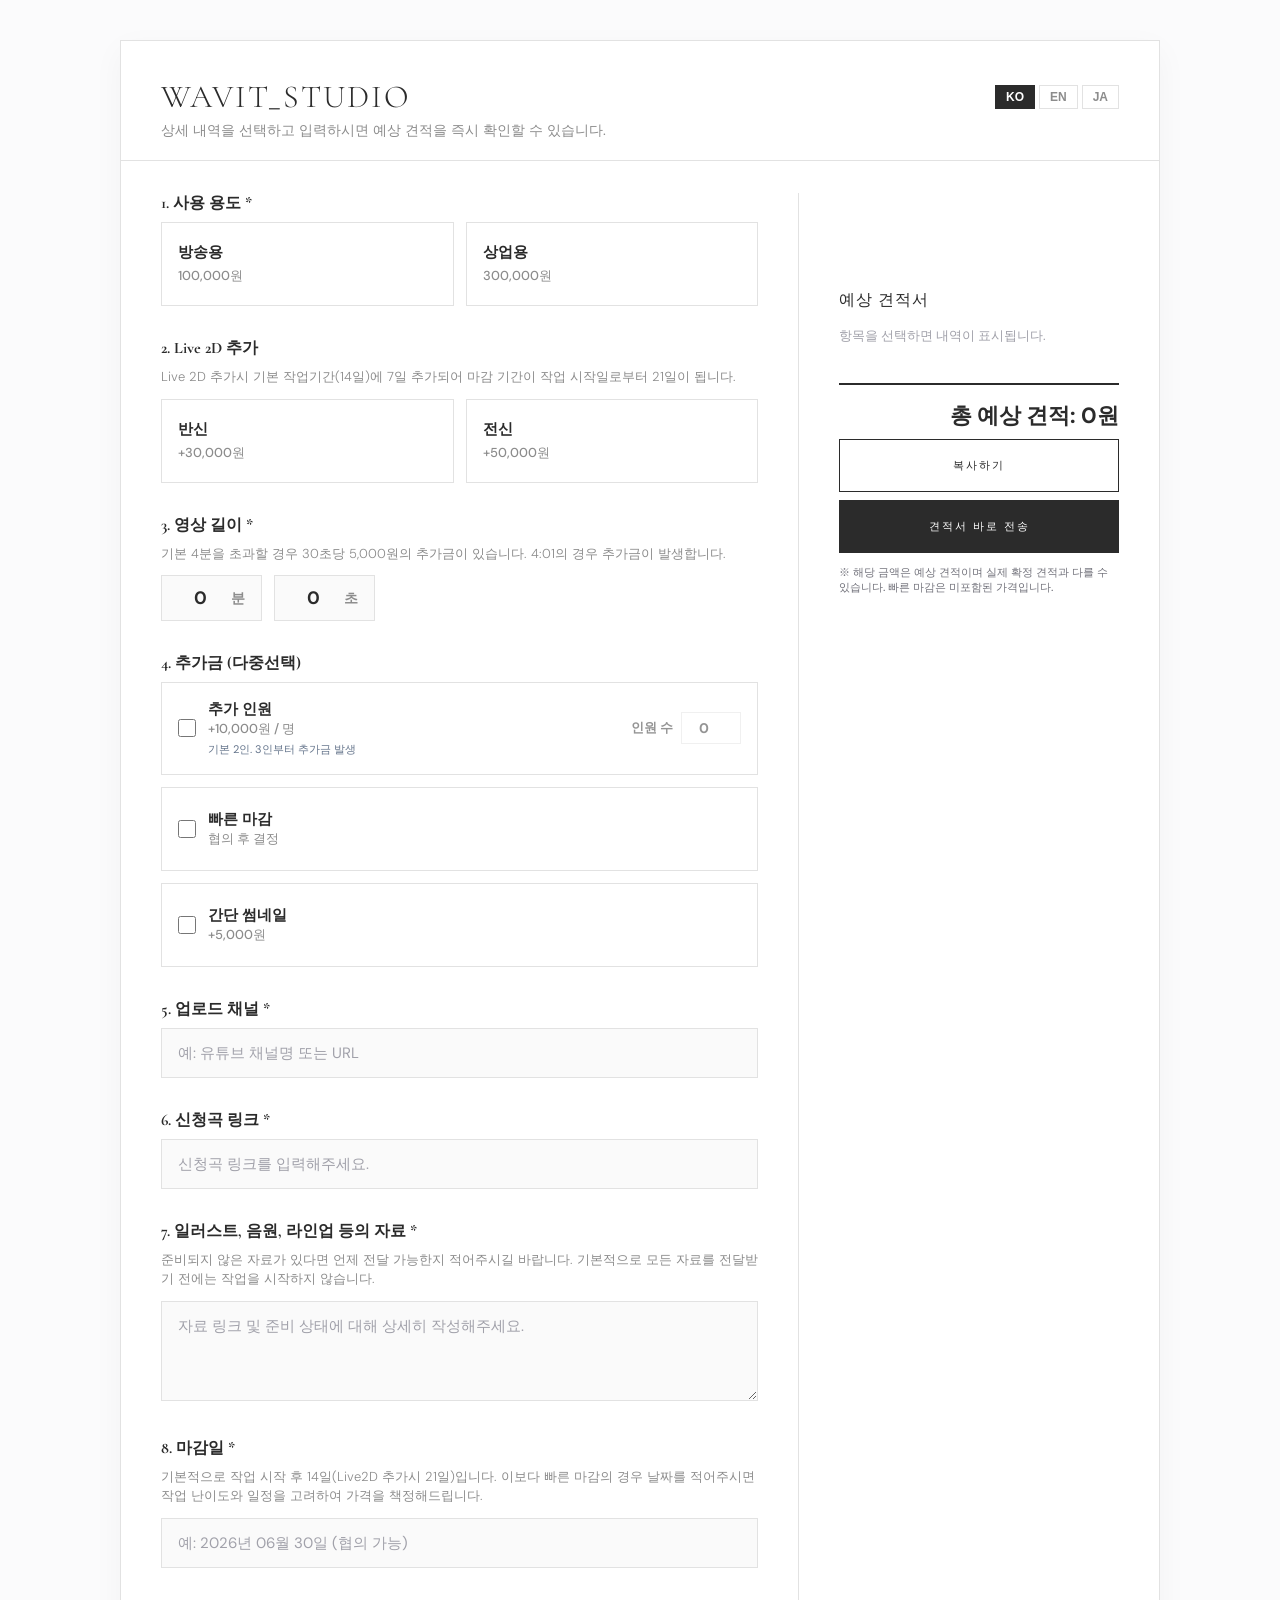
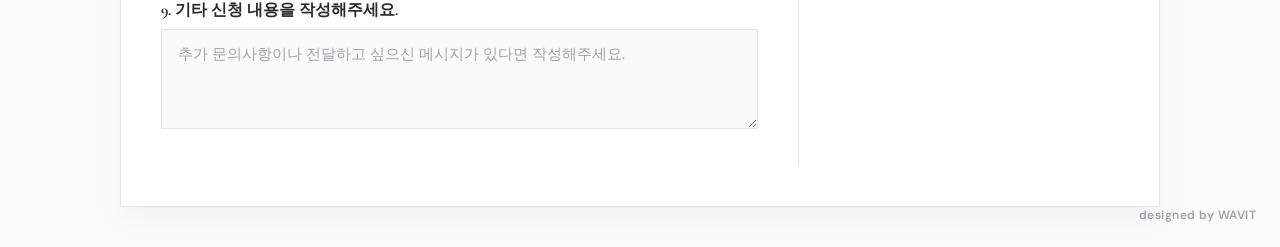
==== commit f8c618ca: "Add files via upload" ====
--- a/index.html
+++ b/index.html
@@ -395,40 +395,41 @@
             padding-left: 0;
         }
 
-        .copy-button {
+        /* 공통 버튼 스타일 */
+        .btn-custom {
             display: flex;
             align-items: center;
             justify-content: center;
             width: 100%;
             padding: 18px;
-            background: transparent;
-            color: var(--color-text-main);
-            border: 1px solid var(--color-text-main);
             font-family: var(--font-sans);
             font-size: 11px;
             font-weight: 400;
             letter-spacing: 2px;
             cursor: pointer;
             transition: var(--transition);
-            margin-top: 16px;
-        }
-
-        .copy-button:hover {
+            border: 1px solid var(--color-text-main);
+            margin-top: 8px;
+        }
+
+        /* 1. 복사하기 버튼 (Outline 스타일) */
+        .btn-copy {
+            background: transparent;
+            color: var(--color-text-main);
+        }
+        .btn-copy:hover {
             background: var(--color-text-main);
             color: var(--color-snow);
         }
 
-        #emailBtn {
+        /* 2. 견적서 전송 버튼 (Solid 스타일) */
+        .btn-email {
             background: var(--color-text-main);
             color: var(--color-snow);
-            border: 1px solid var(--color-text-main);
-            margin-top: 8px;
-        }
-
-        #emailBtn:hover {
-            background: transparent !important;
-            color: var(--color-text-main) !important;
-            border: 1px solid var(--color-text-main) !important;
+        }
+        .btn-email:hover {
+            background: #4a4a4a; /* 진한 회색으로 변경하여 구별 */
+            border-color: #4a4a4a;
         }
 
         .lang-selector {
@@ -792,17 +793,9 @@
                     <div id="convertedPriceText"
                         style="font-size: 13px; color: #71717a; text-align: right; margin-top: -12px; margin-bottom: 16px; font-weight: 600;">
                     </div>
-                    <button class="copy-button" id="copyBtn">복사하기</button>
-
-                    <!-- 이메일 전송 그룹 -->
-                    <div id="emailActionGroup" style="margin-top: 12px; padding: 16px; border: 1px solid var(--color-border); background-color: #f9fafb; border-radius: 6px;">
-                        <div id="contactGroup" style="width: 100%; margin-bottom: 12px;">
-                            <input type="text" id="contactInfo" placeholder="회신받을 연락처 (이메일 / 디스코드)"
-                                style="width: 100%; padding: 12px 14px; font-size: 13.5px; border: 1px solid #d1d5db; background-color: #ffffff; border-radius: 4px; box-sizing: border-box; transition: var(--transition);">
-                        </div>
-                        <!-- 이메일 버튼은 이 그룹 안에 배치 -->
-                        <button class="copy-button" id="emailBtn" style="background-color: var(--color-text-main); color: var(--color-snow); font-weight: 500;">견적서 바로 전송</button>
-                    </div>
+                    <button class="btn-custom btn-copy" id="copyBtn">복사하기</button>
+                    <button class="btn-custom btn-email" id="emailBtn">견적서 바로 전송</button>
+
                     <p style="font-size: 11px; color: #71717a; text-align: left; margin: 12px 0 0 0; font-weight: 500;">
                         ※ 해당 금액은 예상 견적이며 실제 확정 견적과 다를 수 있습니다. 빠른 마감은 미포함된 가격입니다.</p>
                 </div>
@@ -1338,15 +1331,17 @@
             }
         });
 
-        // 커스텀 알림창 (alert 대체)
+        // 2. showAlert, showConfirm, showPrompt 함수 정의
         function showAlert(message, focusElementId = null) {
             const overlay = document.getElementById('customModalOverlay');
             const msgEl = document.getElementById('customModalMessage');
             const cancelBtn = document.getElementById('customModalCancel');
             const confirmBtn = document.getElementById('customModalConfirm');
+            const inputEl = document.getElementById('modalContactInput');
 
             msgEl.textContent = message;
-            cancelBtn.style.display = 'none'; // 알림창이므로 취소 버튼 숨김
+            cancelBtn.style.display = 'none';
+            inputEl.style.display = 'none';
             overlay.classList.add('active');
 
             confirmBtn.onclick = function () {
@@ -1355,53 +1350,55 @@
             };
         }
 
-        // 커스텀 확인창 (confirm 대체)
-        function showConfirm(message, onConfirm) {
+        function showPrompt(message, onConfirm) {
             const overlay = document.getElementById('customModalOverlay');
             const msgEl = document.getElementById('customModalMessage');
             const cancelBtn = document.getElementById('customModalCancel');
             const confirmBtn = document.getElementById('customModalConfirm');
+            const inputEl = document.getElementById('modalContactInput');
+            const t = i18n[currentLang];
 
             msgEl.textContent = message;
-            cancelBtn.style.display = 'block'; // 확인창이므로 취소 버튼 표시
+            inputEl.style.display = 'block';
+            inputEl.value = '';
+            inputEl.placeholder = t.contactPlaceholder;
+            inputEl.style.borderColor = '#e2e2e2'; // reset border color on show
+            cancelBtn.style.display = 'block';
+            
             overlay.classList.add('active');
-
-            cancelBtn.onclick = function () {
+            inputEl.focus();
+
+            cancelBtn.onclick = () => overlay.classList.remove('active');
+            
+            confirmBtn.onclick = function() {
+                const val = inputEl.value.trim();
+                if (!val) {
+                    inputEl.style.borderColor = 'red';
+                    return;
+                }
                 overlay.classList.remove('active');
-            };
-
-            confirmBtn.onclick = function () {
-                overlay.classList.remove('active');
-                onConfirm(); // 사용자가 '확인'을 눌렀을 때만 콜백 함수 실행
+                onConfirm(val);
             };
         }
 
         document.getElementById('emailBtn').addEventListener('click', function () {
             const t = i18n[currentLang];
-
-            // 1. 유효성 검사 (showAlert 사용)
+            
+            // 1. 유효성 검사 (기존 연락처 검사 부분 삭제)
             const useTypeActive = document.querySelector('input[name="useType"]:checked');
             if (!useTypeActive) { showAlert(t.alert1); return; }
-
             const uploadChannel = document.getElementById('uploadChannel').value.trim();
             if (!uploadChannel) { showAlert(t.alert5, 'uploadChannel'); return; }
-
             const musicInfo = document.getElementById('musicInfo').value.trim();
             if (!musicInfo) { showAlert(t.alert6, 'musicInfo'); return; }
-
             const materialsInfo = document.getElementById('materialsInfo').value.trim();
             if (!materialsInfo) { showAlert(t.alert7, 'materialsInfo'); return; }
-
             const deadlineInfo = document.getElementById('deadlineInfo').value.trim();
             if (!deadlineInfo) { showAlert(t.alert8, 'deadlineInfo'); return; }
 
-            const contactInfo = document.getElementById('contactInfo').value.trim();
-            if (!contactInfo) { showAlert(t.alertContact, 'contactInfo'); return; }
-
-            // 2. 커스텀 confirm 창 호출
-            showConfirm(t.confirmSend, () => {
-
-                // --- 아래부터는 사용자가 '확인'을 눌렀을 때만 실행됩니다 ---
+            // 2. prompt 모달 띄우기
+            showPrompt(t.confirmSend, (contactInfo) => {
+                // 입력된 contactInfo로 전송 진행
                 const btn = document.getElementById('emailBtn');
                 const originalText = btn.textContent;
                 btn.textContent = t.sending;
@@ -1435,9 +1432,12 @@
                 const formattedTotal = total.toLocaleString();
 
                 let plainExtraDetails = "";
-                if (extraPeopleCheck && extraPeopleQty > 0) plainExtraDetails += `\n   - ${t.c_ppl}: ${extraPeopleQty} (+${extraPeopleCost.toLocaleString()}${t.curr})`;
-                if (thumbCheck) plainExtraDetails += `\n   - ${t.c_thumb} (+5,000${t.curr})`;
-                if (document.getElementById('fastDeadlineCheck').checked) plainExtraDetails += `\n   - ${t.c_fast}: ${t.c_nego}`;
+                if (extraPeopleCheck && extraPeopleQty > 0) plainExtraDetails += `
+   - ${t.c_ppl}: ${extraPeopleQty} (+${extraPeopleCost.toLocaleString()}${t.curr})`;
+                if (thumbCheck) plainExtraDetails += `
+   - ${t.c_thumb} (+5,000${t.curr})`;
+                if (document.getElementById('fastDeadlineCheck').checked) plainExtraDetails += `
+   - ${t.c_fast}: ${t.c_nego}`;
                 if (plainExtraDetails === "") plainExtraDetails = " " + t.c_none;
 
                 const otherText = document.getElementById('otherDetails').value.trim() || t.c_none;
@@ -1445,7 +1445,7 @@
                 // 4. 전송할 텍스트 본문 구성
                 const messageBody = `${t.mailHeader}
 ━━━━━━━━━━━━━━━━━━━━━━━━━━━━━━
-${t.contactLabel}: ${contactInfo}
+${t.contactLabel} ${contactInfo}
 ━━━━━━━━━━━━━━━━━━━━━━━━━━━━━━
 ${t.q1}: ${useTypeText} (${useTypeValue.toLocaleString()}${t.curr})
 ${t.q2}: ${live2DText} (+${live2dValue.toLocaleString()}${t.curr})
@@ -1492,17 +1492,15 @@
                     });
             });
         });
-
-        // Initialize page language text
-        changeLanguage(currentLang);
     </script>
 
-    <div id="customModalOverlay" class="custom-modal-overlay">
+<div class="custom-modal-overlay" id="customModalOverlay">
         <div class="custom-modal">
-            <div id="customModalMessage" class="custom-modal-message"></div>
+            <div class="custom-modal-message" id="customModalMessage"></div>
+            <input type="text" id="modalContactInput" style="display:none; width: 100%; margin-bottom: 20px; padding: 12px; border: 1px solid #e2e2e2; font-family: inherit;" />
             <div class="custom-modal-buttons">
-                <button id="customModalCancel" class="custom-modal-btn cancel-btn" style="display: none;">취소</button>
-                <button id="customModalConfirm" class="custom-modal-btn confirm-btn">확인</button>
+                <button class="custom-modal-btn cancel-btn" id="customModalCancel">취소</button>
+                <button class="custom-modal-btn" id="customModalConfirm">확인</button>
             </div>
         </div>
     </div>
@@ -1514,17 +1512,8 @@
                 const urlParams = new URLSearchParams(queryString);
                 if (urlParams.get('embedded') === 'true') {
                     const emailBtn = document.getElementById('emailBtn');
-                    const contactGroup = document.getElementById('contactGroup'); // 연락처 그룹 선택
-                    const emailActionGroup = document.getElementById('emailActionGroup');
-
                     if (emailBtn) {
-                        emailBtn.style.display = 'none'; // 임베드 상태일 때 이메일 버튼 숨김
-                    }
-                    if (contactGroup) {
-                        contactGroup.style.display = 'none'; // 임베드 상태일 때 연락처 입력칸 숨김
-                    }
-                    if (emailActionGroup) {
-                        emailActionGroup.style.display = 'none'; // 임베드 상태일 때 이메일 전송 그룹 전체 숨김
+                        emailBtn.style.display = 'none';
                     }
                 }
             }
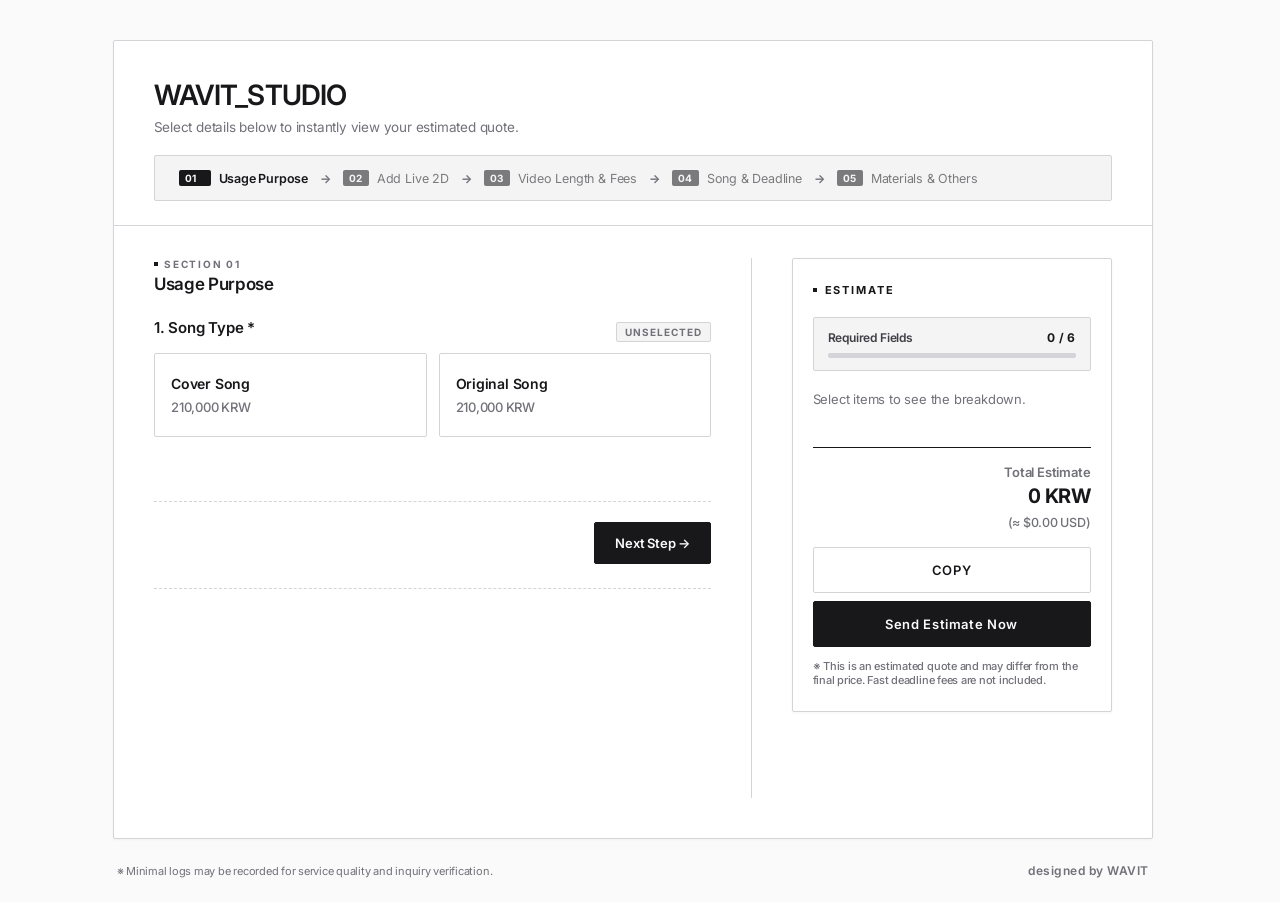
==== commit e5208017: "feat(i18n): revamp multi-language system to 4-tier visitor auto-detection - Remove manual language b" ====
--- a/index.html
+++ b/index.html
@@ -1,1525 +1,470 @@
-<!DOCTYPE html>
-<html lang="ko">
-
-<head>
-    <script async src="https://www.googletagmanager.com/gtag/js?id=G-94FCLHWWEP"></script>
-    <script>
-        window.dataLayer = window.dataLayer || [];
-        function gtag() { dataLayer.push(arguments); }
-        gtag('js', new Date());
-
-        gtag('config', 'G-94FCLHWWEP');
-    </script>
-    <meta charset="UTF-8">
-    <meta name="viewport" content="width=device-width, initial-scale=1.0">
-    <title>WAVIT - 견적 계산기</title>
-    <!-- Google Fonts -->
-    <link
-        href="https://fonts.googleapis.com/css2?family=Cormorant+Garamond:ital,wght@0,300;0,400;1,400&family=Noto+Serif+JP:wght@300;400&family=DM+Sans:wght@300;400&display=swap"
-        rel="stylesheet">
-    <style>
-        :root {
-            --color-text-main: #2b2b2b;
-            --color-text-muted: #8c8c8c;
-            --color-canvas: #fbfbfc;
-            --color-snow: #ffffff;
-            --color-border: #e2e2e2;
-            --font-serif: 'Cormorant Garamond', 'Noto Serif JP', serif;
-            --font-sans: 'DM Sans', sans-serif;
-            --transition: all 0.2s ease-in-out;
-        }
-
-        * {
-            box-sizing: border-box;
-            margin: 0;
-            padding: 0;
-        }
-
-        body {
-            font-family: var(--font-sans);
-            background-color: var(--color-canvas);
-            color: var(--color-text-main);
-            min-height: 100vh;
-            display: flex;
-            justify-content: center;
-            align-items: center;
-            padding: 40px 20px;
-            position: relative;
-        }
-
-        .container {
-            width: 100%;
-            max-width: 1040px;
-            background: var(--color-snow);
-            border: 1px solid var(--color-border);
-            box-shadow: 0 10px 30px rgba(0, 0, 0, 0.04);
-            position: relative;
-        }
-
-        .header {
-            padding: 40px 40px 20px 40px;
-            text-align: left;
-            border-bottom: 1px solid var(--color-border);
-            margin-bottom: 32px;
-            position: relative;
-        }
-
-        .header-top {
-            display: flex;
-            justify-content: space-between;
-            align-items: center;
-            flex-wrap: wrap;
-            gap: 16px;
-            margin-bottom: 8px;
-        }
-
-        .header h1 {
-            font-family: var(--font-serif);
-            font-size: 32px;
-            font-weight: 300;
-            color: var(--color-text-main);
-            letter-spacing: 2px;
-            text-transform: uppercase;
-            line-height: 1;
-        }
-
-        .header p {
-            color: var(--color-text-muted);
-            font-size: 14px;
-        }
-
-        .form-body {
-            padding: 0 40px 40px 40px;
-        }
-
-        .form-group {
-            margin-bottom: 32px;
-            position: relative;
-        }
-
-        .form-group label.field-title {
-            display: block;
-            font-family: var(--font-serif);
-            font-size: 16px;
-            font-weight: 700;
-            margin-bottom: 8px;
-            color: var(--color-text-main);
-        }
-
-        .required::after {
-            content: ' *';
-            color: var(--color-text-main);
-            font-weight: bold;
-        }
-
-        .description {
-            font-size: 13px;
-            color: var(--color-text-muted);
-            font-weight: 300;
-            margin-top: 4px;
-            margin-bottom: 12px;
-            line-height: 1.5;
-        }
-
-        .options-grid {
-            display: grid;
-            grid-template-columns: repeat(auto-fit, minmax(130px, 1fr));
-            gap: 12px;
-            margin-top: 8px;
-        }
-
-        .option-card {
-            position: relative;
-            background: var(--color-snow);
-            border: 1px solid var(--color-border);
-            padding: 16px;
-            cursor: pointer;
-            transition: var(--transition);
-            display: flex;
-            flex-direction: column;
-            align-items: flex-start;
-            justify-content: center;
-            min-height: 84px;
-            line-height: 1.4;
-            word-break: keep-all;
-        }
-
-        .option-card:hover {
-            border-color: var(--color-text-main);
-        }
-
-        .option-card input[type="radio"],
-        .option-card input[type="checkbox"] {
-            position: absolute;
-            opacity: 0;
-            width: 0;
-            height: 0;
-        }
-
-        .option-card .option-label {
-            font-weight: 700;
-            font-size: 15px;
-            margin-bottom: 4px;
-            color: var(--color-text-main);
-        }
-
-        .option-card .option-price {
-            font-size: 13px;
-            color: var(--color-text-muted);
-            font-weight: 500;
-        }
-
-        .option-card.selected {
-            border: 1px solid var(--color-text-main);
-        }
-
-        .option-card.selected .option-price {
-            color: var(--color-text-main);
-            font-weight: 700;
-        }
-
-        input[type="text"],
-        textarea {
-            width: 100%;
-            padding: 14px 16px;
-            border: 1px solid var(--color-border);
-            font-family: inherit;
-            font-size: 15px;
-            color: var(--color-text-main);
-            background-color: #fafafa;
-            transition: var(--transition);
-            outline: none;
-        }
-
-        input[type="text"]:focus,
-        textarea:focus {
-            border-color: var(--color-text-main);
-            background-color: var(--color-snow);
-        }
-
-        input[type="text"]::placeholder,
-        textarea::placeholder {
-            color: #a1a1aa;
-        }
-
-        textarea {
-            resize: vertical;
-            min-height: 100px;
-        }
-
-        .checkbox-container {
-            background: var(--color-snow);
-            border: 1px solid var(--color-border);
-            padding: 0;
-            margin-bottom: 12px;
-            display: flex;
-            align-items: center;
-            justify-content: space-between;
-            transition: var(--transition);
-            min-height: 84px;
-            line-height: 1.4;
-            word-break: keep-all;
-        }
-
-        .checkbox-container:hover {
-            border-color: var(--color-text-main);
-        }
-
-        .checkbox-container.checked {
-            border: 1px solid var(--color-text-main);
-        }
-
-        .checkbox-info {
-            display: flex;
-            align-items: center;
-            gap: 12px;
-            cursor: pointer;
-            user-select: none;
-            flex: 1;
-            align-self: stretch;
-            padding: 16px;
-        }
-
-        .checkbox-info input[type="checkbox"] {
-            width: 18px;
-            height: 18px;
-            cursor: pointer;
-            border-radius: 0;
-            accent-color: var(--color-text-main);
-        }
-
-        .checkbox-text-group {
-            display: flex;
-            flex-direction: column;
-        }
-
-        .checkbox-title {
-            font-size: 15px;
-            font-weight: 700;
-            color: var(--color-text-main);
-        }
-
-        .checkbox-subtext {
-            font-size: 13px;
-            color: var(--color-text-muted);
-            font-weight: 500;
-        }
-
-        .quantity-control {
-            display: flex;
-            align-items: center;
-            gap: 8px;
-            opacity: 0.5;
-            pointer-events: none;
-            transition: var(--transition);
-            padding-right: 16px;
-        }
-
-        .checkbox-container.checked .quantity-control {
-            opacity: 1;
-            pointer-events: auto;
-        }
-
-        .quantity-control span {
-            font-size: 13px;
-            color: var(--color-text-main);
-            font-weight: 600;
-        }
-
-        .quantity-control input[type="number"] {
-            width: 60px;
-            padding: 6px;
-            border: 1px solid var(--color-border);
-            border-radius: 0;
-            text-align: center;
-            font-family: inherit;
-            font-size: 14px;
-            font-weight: 700;
-            outline: none;
-            background: var(--color-snow);
-            color: var(--color-text-main);
-        }
-
-        .quantity-control input[type="number"]:focus {
-            border-color: var(--color-text-main);
-        }
-
-        .time-input-group {
-            display: flex;
-            align-items: center;
-            gap: 12px;
-            margin-top: 8px;
-        }
-
-        .time-input-wrapper {
-            display: flex;
-            align-items: center;
-            gap: 8px;
-            background: #fafafa;
-            border: 1px solid var(--color-border);
-            padding: 10px 16px;
-            transition: var(--transition);
-        }
-
-        .time-input-wrapper:hover {
-            border-color: var(--color-text-main);
-        }
-
-        .time-input-wrapper:focus-within {
-            border-color: var(--color-text-main);
-            background: var(--color-snow);
-        }
-
-        .time-input {
-            width: 45px;
-            border: none;
-            background: transparent;
-            text-align: center;
-            font-family: inherit;
-            font-size: 18px;
-            font-weight: 700;
-            color: var(--color-text-main);
-            outline: none;
-            padding: 0;
-        }
-
-        .time-input::-webkit-outer-spin-button,
-        .time-input::-webkit-inner-spin-button {
-            -webkit-appearance: none;
-            margin: 0;
-        }
-
-        .time-input[type=number] {
-            -moz-appearance: textfield;
-        }
-
-        .time-label {
-            font-size: 14px;
-            font-weight: 600;
-            color: var(--color-text-muted);
-        }
-
-        .form-main-wrapper {
-            display: flex;
-            gap: 40px;
-            align-items: flex-start;
-            width: 100%;
-        }
-
-        .form-left-side {
-            flex: 1;
-            min-width: 0;
-            border-right: 1px solid var(--color-border);
-            padding-right: 40px;
-        }
-
-        .result-section {
-            background: var(--color-snow);
-            border: none;
-            padding: 0;
-            position: sticky;
-            top: calc(50vh - 160px);
-            width: 280px;
-            flex-shrink: 0;
-            margin-top: 8px;
-        }
-
-        .result-section h3 {
-            font-family: var(--font-serif);
-            font-size: 16px;
-            font-weight: 400;
-            color: var(--color-text-main);
-            text-transform: uppercase;
-            letter-spacing: 1px;
-            margin-bottom: 16px;
-            padding-left: 0;
-        }
-
-        /* 공통 버튼 스타일 */
-        .btn-custom {
-            display: flex;
-            align-items: center;
-            justify-content: center;
-            width: 100%;
-            padding: 18px;
-            font-family: var(--font-sans);
-            font-size: 11px;
-            font-weight: 400;
-            letter-spacing: 2px;
-            cursor: pointer;
-            transition: var(--transition);
-            border: 1px solid var(--color-text-main);
-            margin-top: 8px;
-        }
-
-        /* 1. 복사하기 버튼 (Outline 스타일) */
-        .btn-copy {
-            background: transparent;
-            color: var(--color-text-main);
-        }
-        .btn-copy:hover {
-            background: var(--color-text-main);
-            color: var(--color-snow);
-        }
-
-        /* 2. 견적서 전송 버튼 (Solid 스타일) */
-        .btn-email {
-            background: var(--color-text-main);
-            color: var(--color-snow);
-        }
-        .btn-email:hover {
-            background: #4a4a4a; /* 진한 회색으로 변경하여 구별 */
-            border-color: #4a4a4a;
-        }
-
-        .lang-selector {
-            display: flex;
-            gap: 4px;
-        }
-
-        .lang-btn {
-            background: transparent;
-            border: 1px solid var(--color-border);
-            color: var(--color-text-muted);
-            padding: 4px 10px;
-            font-size: 12px;
-            font-weight: 800;
-            cursor: pointer;
-            transition: var(--transition);
-            border-radius: 0;
-        }
-
-        .lang-btn:hover {
-            border-color: var(--color-text-main);
-            color: var(--color-text-main);
-        }
-
-        .lang-btn.active {
-            background: var(--color-text-main);
-            color: var(--color-snow);
-            border-color: var(--color-text-main);
-        }
-
-        @media (max-width: 900px) {
-            body {
-                padding: 16px;
-            }
-
-            .header {
-                padding: 30px 20px 20px 20px;
-            }
-
-            .form-body {
-                padding: 0 20px 30px 20px;
-            }
-
-            .options-grid {
-                grid-template-columns: 1fr;
-            }
-
-            .form-main-wrapper {
-                flex-direction: column;
-                gap: 0;
-            }
-
-            .form-left-side {
-                border-right: none;
-                padding-right: 0;
-                border-bottom: 1px solid var(--color-border);
-                padding-bottom: 32px;
-                margin-bottom: 32px;
-            }
-
-            .result-section {
-                position: static;
-                width: 100%;
-                margin-top: 0;
-            }
-        }
-
-        .price-breakdown {
-            margin-bottom: 16px;
-            display: flex;
-            flex-direction: column;
-            gap: 10px;
-            min-height: 40px;
-        }
-
-        .breakdown-item {
-            display: flex;
-            justify-content: space-between;
-            font-size: 14px;
-            color: var(--color-text-muted);
-            border-bottom: 1px dashed var(--color-border);
-            padding-bottom: 6px;
-        }
-
-        .breakdown-item:last-child {
-            border-bottom: none;
-        }
-
-        .breakdown-item .item-price {
-            font-weight: 700;
-            color: var(--color-text-main);
-        }
-
-        .total-price-display {
-            font-size: 22px;
-            font-weight: 700;
-            color: var(--color-text-main);
-            font-family: var(--font-sans);
-            text-align: right;
-            margin-bottom: 20px;
-            padding-top: 16px;
-            border-top: 2px solid var(--color-text-main);
-            letter-spacing: 0px;
-        }
-
-        #convertedPriceText {
-            font-family: var(--font-sans);
-        }
-
-        /* Custom Modal Styles */
-        .custom-modal-overlay {
-            position: fixed;
-            top: 0;
-            left: 0;
-            width: 100%;
-            height: 100%;
-            background: rgba(0, 0, 0, 0.3);
-            backdrop-filter: blur(2px);
-            display: none;
-            justify-content: center;
-            align-items: center;
-            z-index: 9999;
-            opacity: 0;
-            transition: opacity 0.2s ease;
-        }
-
-        .custom-modal-overlay.active {
-            display: flex;
-            opacity: 1;
-        }
-
-        .custom-modal {
-            background: var(--color-snow);
-            padding: 32px 24px;
-            border: 1px solid var(--color-border);
-            box-shadow: 0 10px 40px rgba(0, 0, 0, 0.08);
-            width: 90%;
-            max-width: 360px;
-            text-align: center;
-            transform: translateY(10px);
-            transition: transform 0.2s ease;
-        }
-
-        .custom-modal-overlay.active .custom-modal {
-            transform: translateY(0);
-        }
-
-        .custom-modal-message {
-            color: var(--color-text-main);
-            font-size: 15px;
-            margin-bottom: 24px;
-            line-height: 1.6;
-            font-weight: 500;
-            white-space: pre-wrap;
-            word-break: keep-all;
-        }
-
-        .custom-modal-buttons {
-            display: flex;
-            gap: 8px;
-            justify-content: center;
-        }
-
-        .custom-modal-btn {
-            padding: 10px 20px;
-            font-family: var(--font-sans);
-            font-size: 13px;
-            font-weight: 600;
-            border: 1px solid var(--color-text-main);
-            background: transparent;
-            color: var(--color-text-main);
-            cursor: pointer;
-            transition: var(--transition);
-            flex: 1;
-        }
-
-        .custom-modal-btn:hover {
-            background: var(--color-text-main);
-            color: var(--color-snow);
-        }
-
-        .custom-modal-btn.cancel-btn {
-            border-color: var(--color-border);
-            color: var(--color-text-muted);
-        }
-
-        .custom-modal-btn.cancel-btn:hover {
-            border-color: var(--color-text-main);
-            color: var(--color-text-main);
-            background: transparent;
-        }
-    </style>
-</head>
-
-<body>
-
-    <div class="container">
-        <div class="header">
-            <div class="header-top">
-                <h1>WAVIT_studio</h1>
-                <div class="lang-selector">
-                    <button class="lang-btn active" onclick="changeLanguage('ko')" id="lang-ko">KO</button>
-                    <button class="lang-btn" onclick="changeLanguage('en')" id="lang-en">EN</button>
-                    <button class="lang-btn" onclick="changeLanguage('ja')" id="lang-ja">JA</button>
-                </div>
-            </div>
-            <p id="header-desc">상세 내역을 선택하고 입력하시면 예상 견적을 즉시 확인할 수 있습니다.</p>
-        </div>
-
-        <form class="form-body" id="calculatorForm" onsubmit="return false;">
-            <div class="form-main-wrapper">
-                <div class="form-left-side">
-                    <!-- 1. 사용 용도 -->
-                    <div class="form-group">
-                        <label class="field-title required">1. 사용 용도</label>
-                        <div class="options-grid">
-                            <label class="option-card" id="useTypeRadioCard1">
-                                <input type="radio" name="useType" value="100000"
-                                    onclick="selectRadioCard('useType', this)">
-                                <span class="option-label">방송용</span>
-                                <span class="option-price">100,000원</span>
-                            </label>
-                            <label class="option-card" id="useTypeRadioCard2">
-                                <input type="radio" name="useType" value="300000"
-                                    onclick="selectRadioCard('useType', this)">
-                                <span class="option-label">상업용</span>
-                                <span class="option-price">300,000원</span>
-                            </label>
-                        </div>
-                    </div>
-
-                    <!-- 2. Live 2D 추가 -->
-                    <div class="form-group">
-                        <label class="field-title">2. Live 2D 추가</label>
-                        <div class="description">Live 2D 추가시 기본 작업기간(14일)에 7일 추가되어 마감 기간이 작업 시작일로부터 21일이 됩니다.</div>
-                        <div class="options-grid">
-                            <label class="option-card" id="live2dRadioCard2">
-                                <input type="radio" name="live2D" value="30000"
-                                    onclick="selectRadioCard('live2D', this)">
-                                <span class="option-label">반신</span>
-                                <span class="option-price">+30,000원</span>
-                            </label>
-                            <label class="option-card" id="live2dRadioCard3">
-                                <input type="radio" name="live2D" value="50000"
-                                    onclick="selectRadioCard('live2D', this)">
-                                <span class="option-label">전신</span>
-                                <span class="option-price">+50,000원</span>
-                            </label>
-                        </div>
-                    </div>
-
-                    <!-- 3. 영상 길이 -->
-                    <div class="form-group">
-                        <label class="field-title required">3. 영상 길이</label>
-                        <div class="description">기본 4분을 초과할 경우 30초당 5,000원의 추가금이 있습니다. 4:01의 경우 추가금이 발생합니다.</div>
-                        <div class="time-input-group">
-                            <div class="time-input-wrapper">
-                                <input type="number" id="videoMin" class="time-input" value="0" min="0"
-                                    oninput="calculateTotal()">
-                                <span class="time-label">분</span>
-                            </div>
-                            <div class="time-input-wrapper">
-                                <input type="number" id="videoSec" class="time-input" value="0" min="0" max="59"
-                                    oninput="calculateTotal()">
-                                <span class="time-label">초</span>
-                            </div>
-                        </div>
-                    </div>
-
-                    <!-- 4. 추가금 (다중선택) -->
-                    <div class="form-group">
-                        <label class="field-title">4. 추가금 (다중선택)</label>
-
-                        <!-- Item A: 추가 인원 -->
-                        <div class="checkbox-container" id="extraPeopleContainer">
-                            <label class="checkbox-info">
-                                <input type="checkbox" id="extraPeopleCheck"
-                                    onchange="toggleCheckboxCard('extraPeople')">
-                                <div class="checkbox-text-group">
-                                    <span class="checkbox-title">추가 인원</span>
-                                    <span class="checkbox-subtext">+10,000원 / 명</span>
-                                    <span style="font-size: 11px; color: #64748b; margin-top: 4px; font-weight: 400;">기본
-                                        2인. 3인부터 추가금 발생</span>
-                                </div>
-                            </label>
-                            <div class="quantity-control">
-                                <span>인원 수</span>
-                                <input type="number" id="extraPeopleQty" value="0" min="0" oninput="calculateTotal()">
-                            </div>
-                        </div>
-
-                        <!-- 빠른 마감 -->
-                        <div class="checkbox-container" id="fastDeadlineContainer">
-                            <label class="checkbox-info">
-                                <input type="checkbox" id="fastDeadlineCheck"
-                                    onchange="toggleCheckboxCard('fastDeadline')">
-                                <div class="checkbox-text-group">
-                                    <span class="checkbox-title">빠른 마감</span>
-                                    <span class="checkbox-subtext">협의 후 결정</span>
-                                </div>
-                            </label>
-                        </div>
-
-                        <!-- 간단 썸네일 -->
-                        <div class="checkbox-container" id="simpleThumbnailContainer">
-                            <label class="checkbox-info">
-                                <input type="checkbox" id="simpleThumbnailCheck"
-                                    onchange="toggleCheckboxCard('simpleThumbnail')">
-                                <div class="checkbox-text-group">
-                                    <span class="checkbox-title" id="title-thumb">간단 썸네일</span>
-                                    <span class="checkbox-subtext" id="sub-thumb">+5,000원</span>
-                                </div>
-                            </label>
-                        </div>
-                    </div>
-
-                    <!-- 5. 업로드 채널 -->
-                    <div class="form-group">
-                        <label class="field-title required" for="uploadChannel">5. 업로드 채널</label>
-                        <input type="text" id="uploadChannel" placeholder="예: 유튜브 채널명 또는 URL">
-                    </div>
-
-                    <!-- 6. 신청곡 링크 -->
-                    <div class="form-group">
-                        <label class="field-title required" for="musicInfo">6. 신청곡 링크</label>
-                        <input type="text" id="musicInfo" placeholder="신청곡 링크를 입력해주세요.">
-                    </div>
-
-                    <!-- 7. 일러스트, 음원, 라인업 등의 자료 -->
-                    <div class="form-group">
-                        <label class="field-title required" for="materialsInfo">7. 일러스트, 음원, 라인업 등의 자료</label>
-                        <div class="description">준비되지 않은 자료가 있다면 언제 전달 가능한지 적어주시길 바랍니다. 기본적으로 모든 자료를 전달받기 전에는 작업을 시작하지
-                            않습니다.</div>
-                        <textarea id="materialsInfo" placeholder="자료 링크 및 준비 상태에 대해 상세히 작성해주세요."></textarea>
-                    </div>
-
-                    <!-- 8. 마감일 -->
-                    <div class="form-group">
-                        <label class="field-title required" for="deadlineInfo">8. 마감일</label>
-                        <div class="description">기본적으로 작업 시작 후 14일(Live2D 추가시 21일)입니다. 이보다 빠른 마감의 경우 날짜를 적어주시면 작업 난이도와
-                            일정을 고려하여 가격을 책정해드립니다.</div>
-                        <input type="text" id="deadlineInfo" placeholder="예: 2026년 06월 30일 (협의 가능)">
-                    </div>
-
-                    <!-- 9. 기타 신청 내용을 작성해주세요. -->
-                    <div class="form-group">
-                        <label class="field-title" for="otherDetails">9. 기타 신청 내용을 작성해주세요.</label>
-                        <textarea id="otherDetails" placeholder="추가 문의사항이나 전달하고 싶으신 메시지가 있다면 작성해주세요."></textarea>
-                    </div>
-                </div>
-
-                <!-- Result UI -->
-                <div class="result-section">
-                    <h3>예상 견적서</h3>
-                    <div id="priceBreakdown" class="price-breakdown">
-                        <div class="breakdown-item" style="color: #a1a1aa; font-size: 13px;">항목을 선택하면 내역이 표시됩니다.</div>
-                    </div>
-                    <div class="total-price-display" id="totalEstimateText">
-                        총 예상 견적: 0원
-                    </div>
-                    <div id="convertedPriceText"
-                        style="font-size: 13px; color: #71717a; text-align: right; margin-top: -12px; margin-bottom: 16px; font-weight: 600;">
-                    </div>
-                    <button class="btn-custom btn-copy" id="copyBtn">복사하기</button>
-                    <button class="btn-custom btn-email" id="emailBtn">견적서 바로 전송</button>
-
-                    <p style="font-size: 11px; color: #71717a; text-align: left; margin: 12px 0 0 0; font-weight: 500;">
-                        ※ 해당 금액은 예상 견적이며 실제 확정 견적과 다를 수 있습니다. 빠른 마감은 미포함된 가격입니다.</p>
-                </div>
-            </div>
-        </form>
-    </div>
-
-    <div
-        style="position: absolute; bottom: 24px; right: 24px; font-size: 12px; color: #a1a1aa; font-weight: 600; letter-spacing: 0.5px; z-index: 10;">
-        designed by WAVIT</div>
-
-    <script>
-        let currentLang = 'ko';
-        let exchangeRates = { USD: 0, JPY: 0 };
-        fetch('https://open.er-api.com/v6/latest/KRW')
-            .then(res => res.json())
-            .then(data => {
-                exchangeRates.USD = data.rates.USD;
-                exchangeRates.JPY = data.rates.JPY;
-                calculateTotal();
-            })
-            .catch(err => console.error("Exchange rate fetch failed", err));
-
-        const i18n = {
-            ko: {
-                curr: "원",
-                headerDesc: "상세 내역을 선택하고 입력하시면 예상 견적을 즉시 확인할 수 있습니다.",
-                q1: "1. 사용 용도", q1_1: "방송용", q1_2: "상업용",
-                q2: "2. Live 2D 추가", q2_desc: "Live 2D 추가시 기본 작업기간(14일)에 7일 추가되어 마감 기간이 작업 시작일로부터 21일이 됩니다.", q2_1: "선택 안함", q2_2: "반신", q2_3: "전신",
-                q3: "3. 영상 길이", q3_desc: "기본 4분을 초과할 경우 30초당 5,000원의 추가금이 있습니다. 4:01의 경우 추가금이 발생합니다.", q3_min: "분", q3_sec: "초",
-                q4: "4. 추가금 (다중선택)", q4_copy: "4. 추가금", q4_1: "추가 인원", q4_1_sub: "+10,000원 / 명", q4_1_desc: "기본 2인. 3인부터 추가금 발생", q4_1_qty: "인원 수", q4_2: "빠른 마감", q4_2_sub: "협의 후 결정", q4_3: "간단 썸네일", q4_3_sub: "+5,000원", c_thumb: "간단 썸네일",
-                q5: "5. 업로드 채널", q5_ph: "예: 유튜브 채널명 또는 URL",
-                q6: "6. 신청곡 링크", q6_ph: "신청곡 링크를 입력해주세요.",
-                q7: "7. 일러스트, 음원, 라인업 등의 자료", q7_copy: "7. 자료 첨부", q7_desc: "준비되지 않은 자료가 있다면 언제 전달 가능한지 적어주시길 바랍니다. 기본적으로 모든 자료를 전달받기 전에는 작업을 시작하지 않습니다.", q7_ph: "자료 링크 및 준비 상태에 대해 상세히 작성해주세요.",
-                q8: "8. 마감일", q8_desc: "기본적으로 작업 시작 후 14일(Live2D 추가시 21일)입니다. 빠른 마감의 경우 날짜를 적어주시면 일정을 고려하여 가격을 책정해드립니다.", q8_ph: "예: 2026년 06월 30일 (협의 가능)",
-                q9: "9. 기타 신청 내용을 작성해주세요.", q9_copy: "9. 추가 요청", q9_ph: "추가 문의사항이나 전달하고 싶으신 메시지가 있다면 작성해주세요.",
-                resTitle: "예상 견적서", resEmpty: "항목을 선택하면 내역이 표시됩니다.", resTotal: "총 예상 견적", copyBtn: "복사하기", emailBtn: "견적서 바로 전송", resNotice: "※ 해당 금액은 예상 견적이며 실제 확정 견적과 다를 수 있습니다. 빠른 마감은 미포함된 가격입니다.",
-                alert1: "1. 사용 용도를 선택해주세요.", alert5: "5. 업로드 채널을 입력해주세요.", alert6: "6. 신청곡 링크를 입력해주세요.", alert7: "7. 자료를 입력해주세요.", alert8: "8. 마감일을 입력해주세요.",
-                alertSuccess: "복사가 완료되었습니다. 문의 시 붙여넣기로 사용해주세요.", alertFail: "복사에 실패했습니다. 수동으로 복사해주세요.",
-                c_use: "사용 용도", c_live: "Live 2D", c_vidEx: "영상 길이 초과", c_ppl: "추가 인원", c_fast: "빠른 마감", c_nego: "협의 후 결정", c_none: "없음",
-                title: "WAVIT - 견적 계산기",
-                contactPlaceholder: "회신받을 연락처 (이메일 / 디스코드)",
-                alertContact: "연락처를 입력해주세요.",
-                confirmSend: "입력하신 내용이 모두 정확한가요?\n확인을 누르시면 견적서가 전송됩니다.",
-                sending: "전송 중...",
-                sendSuccess: "이메일로 견적서가 전송되었습니다.\n확인 후 회신드리겠습니다.",
-                sendFailPrefix: "전송에 실패했습니다:\n",
-                systemError: "시스템 오류가 발생했습니다.\n잠시 후 다시 시도해주세요.",
-                modalCancel: "취소",
-                modalConfirm: "확인",
-                emailSubject: "[WAVIT 견적서] 새로운 견적 문의가 도착했습니다.",
-                emailSenderName: "WAVIT 견적 계산기",
-                mailHeader: "[WAVIT 온라인 견적 문의]",
-                contactLabel: "연락처:"
-            },
-            en: {
-                curr: " KRW",
-                headerDesc: "Select details below to instantly view your estimated quote.",
-                q1: "1. Usage", q1_1: "Streaming", q1_2: "Commercial",
-                q2: "2. Add Live 2D", q2_desc: "Adding Live 2D extends the base 14-day period by 7 days (total 21 days).", q2_2: "Half-body", q2_3: "Full-body",
-                q3: "3. Video Length", q3_desc: "Exceeding the base 4 mins incurs a fee of 5,000 KRW per 30 secs. (e.g., 4:01 applies the fee).", q3_min: "Min", q3_sec: "Sec",
-                q4: "4. Extra Fees (Multiple)", q4_copy: "4. Extra Fees", q4_1: "Extra Person", q4_1_sub: "+10,000 KRW / Person", q4_1_desc: "Base is 2 people. Extra fee from 3rd person.", q4_1_qty: "Quantity", q4_2: "Fast Deadline", q4_2_sub: "Negotiable", q4_3: "Simple Thumbnail", q4_3_sub: "+5,000 KRW", c_thumb: "Simple Thumbnail",
-                q5: "5. Upload Channel", q5_ph: "e.g., YouTube Channel Name or URL",
-                q6: "6. Song Link", q6_ph: "Enter the song link.",
-                q7: "7. Materials (Illustrations, Audio, Lineup, etc.)", q7_copy: "7. Attached Materials", q7_desc: "Specify when missing materials will be provided. Work starts only after all materials are received.", q7_ph: "Describe material links and status in detail.",
-                q8: "8. Deadline", q8_desc: "Base is 14 days (21 for Live 2D). For faster deadlines, specify the date; price depends on schedule and difficulty.", q8_ph: "e.g., June 30, 2026 (Negotiable)",
-                q9: "9. Any other requests?", q9_copy: "9. Additional Requests", q9_ph: "Add any extra inquiries or messages here.",
-                resTitle: "ESTIMATE", resEmpty: "Select items to see the breakdown.", resTotal: "Total Estimate", copyBtn: "COPY", emailBtn: "Send Estimate Now", resNotice: "※ This is an estimated quote and may differ from the final price. Fast deadline fees are not included.",
-                alert1: "Please select 1. Usage.", alert5: "Please enter 5. Upload Channel.", alert6: "Please enter 6. Song Link.", alert7: "Please enter 7. Materials.", alert8: "Please enter 8. Deadline.",
-                alertSuccess: "Copied successfully. Please paste it when inquiring.", alertFail: "Copy failed. Please copy manually.",
-                c_use: "Usage", c_live: "Live 2D", c_vidEx: "Video Time Extra", c_ppl: "Extra Person", c_fast: "Fast Deadline", c_nego: "Negotiable", c_none: "None",
-                title: "WAVIT - Estimate Calculator",
-                contactPlaceholder: "Contact info for reply (Email / Discord)",
-                alertContact: "Please enter your contact information.",
-                confirmSend: "Is all the information correct?\nClick Confirm to send the estimate.",
-                sending: "Sending...",
-                sendSuccess: "The estimate has been sent via email.\nWe will reply after reviewing.",
-                sendFailPrefix: "Failed to send:\n",
-                systemError: "A system error occurred.\nPlease try again later.",
-                modalCancel: "Cancel",
-                modalConfirm: "Confirm",
-                emailSubject: "[WAVIT Estimate] A new quote inquiry has arrived.",
-                emailSenderName: "WAVIT Estimate Calculator",
-                mailHeader: "[WAVIT Online Quote Inquiry]",
-                contactLabel: "Contact:"
-            },
-                        ja: {
-                curr: " ウォン",
-                headerDesc: "詳細を選択・入力すると、すぐに見積もりを確認できます。",
-                q1: "1. 使用用途", q1_1: "配信用", q1_2: "商用",
-                q2: "2. Live 2D 追加", q2_desc: "Live 2Dを追加する場合、基本作業期間(14日)に7日が追加され、納期は21日となります。", q2_2: "半身", q2_3: "全身",
-                q3: "3. 動画の長さ", q3_desc: "基本の4分を超える場合、30秒ごとに5,000ウォンの追加料金が発生します（例：4分01秒から適用）。", q3_min: "分", q3_sec: "秒",
-                q4: "4. 追加料金 (複数選択可)", q4_copy: "4. 追加料金", q4_1: "追加人数", q4_1_sub: "+10,000ウォン / 人", q4_1_desc: "基本2人。3人目から追加料金発生", q4_1_qty: "人数", q4_2: "お急ぎ納品", q4_2_sub: "要相談", q4_3: "簡単サムネイル", q4_3_sub: "+5,000ウォン", c_thumb: "簡単サムネイル",
-                q5: "5. アップロード先", q5_ph: "例：YouTubeチャンネル名またはURL",
-                q6: "6. 楽曲リンク", q6_ph: "楽曲リンクを入力してください。",
-                q7: "7. イラスト、音源、ラインナップなどの資料", q7_copy: "7. 資料添付", q7_desc: "未準備の資料がある場合は提出予定日をご記入ください。全資料が揃うまで作業は開始しません。", q7_ph: "資料のリンクや準備状況を詳細にご記入ください。",
-                q8: "8. 希望納期", q8_desc: "基本は14日（Live 2D追加時は21日）。お急ぎの場合は日付をご記入いただければスケジュールを考慮し価格を決定します。", q8_ph: "例：2026年06月 30日（相談可）",
-                q9: "9. その他", q9_copy: "9. その他", q9_ph: "追加の質問やメッセージがあればご記入ください。",
-                resTitle: "見積書", resEmpty: "項目を選択すると内訳が表示されます。", resTotal: "合計見積額", copyBtn: "コピーする", emailBtn: "見積書を即時送信", resNotice: "※ この金額は見積もりであり、実際の確定金額とは異なる場合があります。お急ぎ納品料金は含まれていません。",
-                alert1: "1. 使用用途を選択してください。", alert5: "5. アップロード先を入力してください。", alert6: "6. 楽曲リンクを入力してください。", alert7: "7. 資料を入力してください。", alert8: "8. 希望納期を入力してください。",
-                alertSuccess: "コピーが完了しました。お問い合わせの際に貼り付けてご使用ください。", alertFail: "コピーに失敗しました。手動でコピーしてください。",
-                c_use: "使用用途", c_live: "Live 2D", c_vidEx: "動画の長さ超過", c_ppl: "追加人数", c_fast: "お急ぎ納品", c_nego: "要相談", c_none: "なし",
-                title: "WAVIT - 見積もり計算ツール",
-                contactPlaceholder: "返信用連絡先（メール / Discord）",
-                alertContact: "連絡先を入力してください。",
-                confirmSend: "入力内容に間違いはありませんか？\n「確認」を押すと見積もりが送信されます。",
-                sending: "送信中...",
-                sendSuccess: "見積もりをメールで送信しました。\n確認後、折り返しご連絡いたします。",
-                sendFailPrefix: "送信に失敗しました：\n",
-                systemError: "システムエラーが発生しました。\nしばらくしてからもう一度お試しください。",
-                modalCancel: "キャンセル",
-                modalConfirm: "確認",
-                emailSubject: "[WAVIT 見積もり] 新しいお見積もりのご依頼が届きました。",
-                emailSenderName: "WAVIT 見積もり計算ツール",
-                mailHeader: "[WAVIT オンラインお見積もり依頼]",
-                contactLabel: "連絡先："
-            }
-        };
-
-        function changeLanguage(lang) {
-            currentLang = lang;
-            const t = i18n[lang];
-
-            document.querySelectorAll('.lang-btn').forEach(b => b.classList.remove('active'));
-            document.getElementById('lang-' + lang).classList.add('active');
-
-            document.getElementById('header-desc').textContent = t.headerDesc;
-
-            const titles = document.querySelectorAll('.field-title');
-            if (titles.length >= 9) {
-                titles[0].innerHTML = t.q1; titles[1].innerHTML = t.q2; titles[2].innerHTML = t.q3;
-                titles[3].innerHTML = t.q4; titles[4].innerHTML = t.q5; titles[5].innerHTML = t.q6;
-                titles[6].innerHTML = t.q7; titles[7].innerHTML = t.q8; titles[8].innerHTML = t.q9;
-            }
-
-            const descs = document.querySelectorAll('.description');
-            if (descs.length >= 4) {
-                descs[0].textContent = t.q2_desc; descs[1].textContent = t.q3_desc;
-                descs[2].textContent = t.q7_desc; descs[3].textContent = t.q8_desc;
-            }
-
-            const opts = document.querySelectorAll('.option-label');
-            if (opts.length >= 4) {
-                opts[0].textContent = t.q1_1; opts[1].textContent = t.q1_2;
-                opts[2].textContent = t.q2_2; opts[3].textContent = t.q2_3;
-            }
-
-            const prices = document.querySelectorAll('.option-price');
-            if (prices.length >= 4) {
-                prices[0].textContent = "100,000" + t.curr;
-                prices[1].textContent = "300,000" + t.curr;
-                prices[2].textContent = "+30,000" + t.curr;
-                prices[3].textContent = "+50,000" + t.curr;
-            }
-
-            const timeLbs = document.querySelectorAll('.time-label');
-            if (timeLbs.length >= 2) { timeLbs[0].textContent = t.q3_min; timeLbs[1].textContent = t.q3_sec; }
-
-            const chkT = document.querySelectorAll('.checkbox-title');
-            const chkS = document.querySelectorAll('.checkbox-subtext');
-            if (chkT.length >= 2) { chkT[0].textContent = t.q4_1; chkT[1].textContent = t.q4_2; }
-            if (chkS.length >= 2) { chkS[0].textContent = t.q4_1_sub; chkS[1].textContent = t.q4_2_sub; }
-
-            const thumbTitle = document.getElementById('title-thumb');
-            const thumbSub = document.getElementById('sub-thumb');
-            if (thumbTitle && thumbSub) {
-                thumbTitle.textContent = t.q4_3;
-                thumbSub.textContent = t.q4_3_sub;
-            }
-
-            const extraPplDesc = document.querySelector('#extraPeopleContainer .checkbox-text-group span:nth-child(3)');
-            if (extraPplDesc) extraPplDesc.textContent = t.q4_1_desc;
-
-            const qtySpan = document.querySelector('.quantity-control span');
-            if (qtySpan) qtySpan.textContent = t.q4_1_qty;
-
-            document.getElementById('uploadChannel').placeholder = t.q5_ph;
-            document.getElementById('musicInfo').placeholder = t.q6_ph;
-            document.getElementById('materialsInfo').placeholder = t.q7_ph;
-            document.getElementById('deadlineInfo').placeholder = t.q8_ph;
-            document.getElementById('otherDetails').placeholder = t.q9_ph;
-
-            document.querySelector('.result-section h3').textContent = t.resTitle;
-            document.getElementById('copyBtn').textContent = t.copyBtn;
-            const emailBtn = document.getElementById('emailBtn');
-            if (emailBtn) {
-                emailBtn.textContent = t.emailBtn;
-            }
-            document.querySelector('.result-section p').textContent = t.resNotice;
-
-            document.title = t.title;
-            const contactInfoInput = document.getElementById('contactInfo');
-            if (contactInfoInput) {
-                contactInfoInput.placeholder = t.contactPlaceholder;
-            }
-            const modalCancelBtn = document.getElementById('customModalCancel');
-            if (modalCancelBtn) {
-                modalCancelBtn.textContent = t.modalCancel;
-            }
-            const modalConfirmBtn = document.getElementById('customModalConfirm');
-            if (modalConfirmBtn) {
-                modalConfirmBtn.textContent = t.modalConfirm;
-            }
-
-            if (typeof gtag === 'function') {
-                gtag('event', 'select_content', {
-                    content_type: 'language_button',
-                    item_id: lang
-                });
-            }
-
-            calculateTotal();
-        }
-
-        function selectRadioCard(groupName, inputEl) {
-            // 1. Toggle selection logic based on previous state
-            if (inputEl.dataset.wasChecked === "true") {
-                inputEl.checked = false;
-                inputEl.dataset.wasChecked = "false";
-            } else {
-                // Reset all radios in the same group
-                document.getElementsByName(groupName).forEach(el => {
-                    el.dataset.wasChecked = "false";
-                });
-                inputEl.dataset.wasChecked = "true";
-            }
-
-            // 2. Update UI classes for all cards in the group
-            document.getElementsByName(groupName).forEach(el => {
-                const card = el.closest('.option-card');
-                if (card) {
-                    if (el.checked) {
-                        card.classList.add('selected');
-
-                        if (typeof gtag === 'function') {
-                            gtag('event', 'select_item', {
-                                item_list_name: groupName,
-                                item_name: el.value
-                            });
-                        }
-                    } else {
-                        card.classList.remove('selected');
-                    }
-                }
-            });
-
-            // 3. Recalculate price
-            calculateTotal();
-        }
-
-        function toggleCheckboxCard(type) {
-            const checkbox = document.getElementById(type + 'Check');
-            const container = document.getElementById(type + 'Container');
-            const qtyInput = document.getElementById(type + 'Qty');
-            if (qtyInput) {
-                if (checkbox.checked) {
-                    container.classList.add('checked');
-                    if (parseInt(qtyInput.value) === 0) qtyInput.value = 1;
-                } else {
-                    container.classList.remove('checked');
-                    qtyInput.value = 0;
-                }
-            } else {
-                if (checkbox.checked) container.classList.add('checked');
-                else container.classList.remove('checked');
-            }
-            calculateTotal();
-        }
-
-        document.querySelectorAll('.option-card input:checked').forEach(input => {
-            const card = input.closest('.option-card');
-            if (card) card.classList.add('selected');
-            input.dataset.wasChecked = "true";
-        });
-
-        function calculateTotal() {
-            const t = i18n[currentLang];
-            const useTypeActive = document.querySelector('input[name="useType"]:checked');
-            const useTypeValue = useTypeActive ? parseInt(useTypeActive.value) : 0;
-            const live2dActive = document.querySelector('input[name="live2D"]:checked');
-            const live2dValue = live2dActive ? parseInt(live2dActive.value) : 0;
-
-            const extraPeopleCheck = document.getElementById('extraPeopleCheck').checked;
-            const extraPeopleQty = parseInt(document.getElementById('extraPeopleQty').value) || 0;
-            const extraPeopleCost = extraPeopleCheck && extraPeopleQty > 0 ? extraPeopleQty * 10000 : 0;
-
-            const videoMin = parseInt(document.getElementById('videoMin').value) || 0;
-            const videoSec = parseInt(document.getElementById('videoSec').value) || 0;
-            const totalSeconds = (videoMin * 60) + videoSec;
-            let extraTimeCost = 0;
-            if (totalSeconds > 240) {
-                const extraUnits = Math.ceil((totalSeconds - 240) / 30);
-                extraTimeCost = extraUnits * 5000;
-            }
-
-            const thumbCheck = document.getElementById('simpleThumbnailCheck').checked;
-            const thumbCost = thumbCheck ? 5000 : 0;
-
-            const total = useTypeValue + live2dValue + extraPeopleCost + extraTimeCost + thumbCost;
-            const formattedTotal = total.toLocaleString();
-
-            let breakdownHTML = '';
-            if (useTypeValue > 0) {
-                const useTypeName = useTypeActive.closest('.option-card').querySelector('.option-label').textContent;
-                breakdownHTML += `<div class="breakdown-item"><span>${t.c_use} (${useTypeName})</span><span class="item-price">${useTypeValue.toLocaleString()}${t.curr}</span></div>`;
-            }
-            if (live2dValue > 0) {
-                const live2dName = live2dActive.closest('.option-card').querySelector('.option-label').textContent;
-                breakdownHTML += `<div class="breakdown-item"><span>${t.c_live} (${live2dName})</span><span class="item-price">+${live2dValue.toLocaleString()}${t.curr}</span></div>`;
-            }
-            if (extraTimeCost > 0) {
-                breakdownHTML += `<div class="breakdown-item"><span>${t.c_vidEx}</span><span class="item-price">+${extraTimeCost.toLocaleString()}${t.curr}</span></div>`;
-            }
-            if (extraPeopleCost > 0) {
-                breakdownHTML += `<div class="breakdown-item"><span>${t.c_ppl} (${extraPeopleQty})</span><span class="item-price">+${extraPeopleCost.toLocaleString()}${t.curr}</span></div>`;
-            }
-            if (thumbCost > 0) {
-                breakdownHTML += `<div class="breakdown-item"><span>${t.c_thumb}</span><span class="item-price">+5,000${t.curr}</span></div>`;
-            }
-            if (document.getElementById('fastDeadlineCheck').checked) {
-                breakdownHTML += `<div class="breakdown-item"><span>${t.c_fast}</span><span class="item-price">${t.c_nego}</span></div>`;
-            }
-            if (breakdownHTML === '') {
-                breakdownHTML = `<div class="breakdown-item" style="color: #a1a1aa; font-size: 13px;">${t.resEmpty}</div>`;
-            }
-
-            document.getElementById('priceBreakdown').innerHTML = breakdownHTML;
-            document.getElementById('totalEstimateText').innerText = `${t.resTotal}: ${formattedTotal}${t.curr}`;
-            const convertedEl = document.getElementById('convertedPriceText');
-            if (currentLang === 'en' && exchangeRates.USD) {
-                convertedEl.innerText = `≈ $${(total * exchangeRates.USD).toFixed(2)} USD`;
-            } else if (currentLang === 'ja' && exchangeRates.JPY) {
-                convertedEl.innerText = `≈ ¥${Math.floor(total * exchangeRates.JPY).toLocaleString()} JPY`;
-            } else {
-                convertedEl.innerText = '';
-            }
-        }
-
-        document.getElementById('copyBtn').addEventListener('click', function () {
-            const t = i18n[currentLang];
-            const useTypeActive = document.querySelector('input[name="useType"]:checked');
-            const uploadChannel = document.getElementById('uploadChannel').value.trim();
-            const musicInfo = document.getElementById('musicInfo').value.trim();
-            const materialsInfo = document.getElementById('materialsInfo').value.trim();
-            const deadlineInfo = document.getElementById('deadlineInfo').value.trim();
-
-            if (!useTypeActive) { showAlert(t.alert1); return; }
-            if (!uploadChannel) { showAlert(t.alert5, 'uploadChannel'); return; }
-            if (!musicInfo) { showAlert(t.alert6, 'musicInfo'); return; }
-            if (!materialsInfo) { showAlert(t.alert7, 'materialsInfo'); return; }
-            if (!deadlineInfo) { showAlert(t.alert8, 'deadlineInfo'); return; }
-
-            const useTypeText = useTypeActive.closest('.option-card').querySelector('.option-label').textContent;
-            const useTypeValue = parseInt(useTypeActive.value) || 0;
-
-            const live2DActive = document.querySelector('input[name="live2D"]:checked');
-            const live2DText = live2DActive ? live2DActive.closest('.option-card').querySelector('.option-label').textContent : t.c_none;
-            const live2dValue = live2DActive ? parseInt(live2DActive.value) : 0;
-
-            const videoMin = parseInt(document.getElementById('videoMin').value) || 0;
-            const videoSec = parseInt(document.getElementById('videoSec').value) || 0;
-            const totalSeconds = (videoMin * 60) + videoSec;
-            let extraTimeCost = 0;
-            if (totalSeconds > 240) {
-                const extraUnits = Math.ceil((totalSeconds - 240) / 30);
-                extraTimeCost = extraUnits * 5000;
-            }
-
-            const extraPeopleCheck = document.getElementById('extraPeopleCheck').checked;
-            const extraPeopleQty = parseInt(document.getElementById('extraPeopleQty').value) || 0;
-            const extraPeopleCost = extraPeopleCheck && extraPeopleQty > 0 ? extraPeopleQty * 10000 : 0;
-
-            const thumbCheck = document.getElementById('simpleThumbnailCheck').checked;
-            const thumbCost = thumbCheck ? 5000 : 0;
-
-            const total = useTypeValue + live2dValue + extraPeopleCost + extraTimeCost + thumbCost;
-
-            if (typeof gtag === 'function') {
-                gtag('event', 'generate_lead', {
-                    currency: 'KRW',
-                    value: total,
-                    selected_usage: useTypeText,
-                    selected_live2d: live2DText,
-                    has_extra_people: extraPeopleCheck,
-                    fast_deadline: document.getElementById('fastDeadlineCheck').checked
-                });
-            }
-
-            const formattedTotal = total.toLocaleString();
-            let convertedStr = "";
-            if (currentLang === 'en' && exchangeRates.USD) {
-                convertedStr = ` (≈ $${(total * exchangeRates.USD).toFixed(2)} USD)`;
-            } else if (currentLang === 'ja' && exchangeRates.JPY) {
-                convertedStr = ` (≈ ¥${Math.floor(total * exchangeRates.JPY).toLocaleString()} JPY)`;
-            }
-
-            const useTypePriceText = `${useTypeValue.toLocaleString()}${t.curr}`;
-            const live2DPriceText = `+${live2dValue.toLocaleString()}${t.curr}`;
-            const videoPriceText = extraTimeCost > 0 ? `+${extraTimeCost.toLocaleString()}${t.curr}` : `0${t.curr}`;
-
-            let plainExtraDetails = "";
-            let htmlExtraDetails = "";
-
-            if (extraPeopleCheck && extraPeopleQty > 0) {
-                plainExtraDetails += `\n   - ${t.c_ppl}: ${extraPeopleQty} (+${extraPeopleCost.toLocaleString()}${t.curr})`;
-                htmlExtraDetails += `<div>- ${t.c_ppl}: ${extraPeopleQty} <span style="font-size: 12px;">(+${extraPeopleCost.toLocaleString()}${t.curr})</span></div>`;
-            }
-            if (thumbCheck) {
-                plainExtraDetails += `\n   - ${t.c_thumb} (+5,000${t.curr})`;
-                htmlExtraDetails += `<div>- ${t.c_thumb} <span style="font-size: 12px;">(+5,000${t.curr})</span></div>`;
-            }
-            if (document.getElementById('fastDeadlineCheck').checked) {
-                plainExtraDetails += `\n   - ${t.c_fast}: ${t.c_nego}`;
-                htmlExtraDetails += `<div>- ${t.c_fast}: ${t.c_nego}</div>`;
-            }
-
-            if (plainExtraDetails === "") {
-                plainExtraDetails = " " + t.c_none;
-                htmlExtraDetails = t.c_none;
-            }
-
-            const otherText = document.getElementById('otherDetails').value.trim() || t.c_none;
-
-            const plainText = `[WAVIT]
-━━━━━━━━━━━━━━━━━━━━━━━━━━━━━━
-${t.q1}: ${useTypeText} (${useTypePriceText})
-${t.q2}: ${live2DText} (${live2DPriceText})
-${t.q3}: ${videoMin}${t.q3_min} ${videoSec}${t.q3_sec} (${videoPriceText})
-${t.q4_copy}:${plainExtraDetails.replace(/\n/g, '\n  ')}
-${t.q5}: ${uploadChannel}
-${t.q6}: ${musicInfo}
-${t.q7_copy}: ${materialsInfo}
-${t.q8}: ${deadlineInfo}
-${t.q9_copy}: ${otherText}
-━━━━━━━━━━━━━━━━━━━━━━━━━━━━━━
-${t.resTotal}: ${formattedTotal}${t.curr}${typeof convertedStr !== 'undefined' ? convertedStr : ''}
-${t.resNotice}`;
-
-            const htmlText = `
-    <table width="100%" style="max-width: 540px; border-collapse: collapse; font-family: 'Noto Sans KR', 'Malgun Gothic', sans-serif; color: #2b2b2b; line-height: 1.8; background-color: #ffffff; border: 1px solid #e2e2e2; border-top: 2px solid #2b2b2b;">
-        <tr>
-            <td style="padding: 32px;">
-                <h2 style="margin: 0 0 8px 0; color: #2b2b2b; font-size: 22px; font-weight: 400; text-transform: uppercase; letter-spacing: 1px;">WAVIT - ${t.resTitle}</h2>
-                <p style="margin: 0 0 24px 0; color: #8c8c8c; font-size: 13px;">${t.headerDesc}</p>
-                
-                <table style="width: 100%; border-collapse: collapse; font-size: 14px;">
-                    <tr style="border-bottom: 1px solid #e2e2e2;"><td style="padding: 12px 0; width: 120px; color: #8c8c8c; font-weight: 600;">${t.q1}</td><td style="padding: 12px 0; font-weight: 700; color: #2b2b2b;">${useTypeText} <span style="color: #2b2b2b; font-size: 12px; font-weight: 600;">(${useTypePriceText})</span></td></tr>
-                    <tr style="border-bottom: 1px solid #e2e2e2;"><td style="padding: 12px 0; color: #8c8c8c; font-weight: 600;">${t.q2}</td><td style="padding: 12px 0; font-weight: 700; color: #2b2b2b;">${live2DText} <span style="color: #2b2b2b; font-size: 12px; font-weight: 600;">(${live2DPriceText})</span></td></tr>
-                    <tr style="border-bottom: 1px solid #e2e2e2;"><td style="padding: 12px 0; color: #8c8c8c; font-weight: 600;">${t.q3}</td><td style="padding: 12px 0; font-weight: 700; color: #2b2b2b;">${videoMin}${t.q3_min} ${videoSec}${t.q3_sec} <span style="color: #2b2b2b; font-size: 12px; font-weight: 600;">(${videoPriceText})</span></td></tr>
-                    <tr style="border-bottom: 1px solid #e2e2e2;"><td style="padding: 12px 0; color: #8c8c8c; font-weight: 600; vertical-align: top;">${t.q4_copy}</td><td style="padding: 12px 0; font-weight: 600; color: #2b2b2b; margin: 0;">${htmlExtraDetails}</td></tr>
-                    <tr style="border-bottom: 1px solid #e2e2e2;"><td style="padding: 12px 0; color: #8c8c8c; font-weight: 600;">${t.q5}</td><td style="padding: 12px 0; color: #2b2b2b;">${uploadChannel}</td></tr>
-                    <tr style="border-bottom: 1px solid #e2e2e2;"><td style="padding: 12px 0; color: #8c8c8c; font-weight: 600;">${t.q6}</td><td style="padding: 12px 0; color: #2b2b2b;">${musicInfo}</td></tr>
-                    <tr style="border-bottom: 1px solid #e2e2e2;"><td style="padding: 12px 0; color: #8c8c8c; font-weight: 600; vertical-align: top;">${t.q7_copy}</td><td style="padding: 12px 0; color: #2b2b2b; white-space: pre-wrap;">${materialsInfo}</td></tr>
-                    <tr style="border-bottom: 1px solid #e2e2e2;"><td style="padding: 12px 0; color: #8c8c8c; font-weight: 600;">${t.q8}</td><td style="padding: 12px 0; color: #2b2b2b;">${deadlineInfo}</td></tr>
-                    <tr style="border-bottom: 1px solid #2b2b2b;"><td style="padding: 12px 0; color: #8c8c8c; font-weight: 600; vertical-align: top;">${t.q9_copy}</td><td style="padding: 12px 0; color: #2b2b2b; white-space: pre-wrap;">${otherText}</td></tr>
-                </table>
-                
-                <div style="margin-top: 24px; padding: 20px; background-color: #fbfbfc; text-align: center; border: 1px solid #2b2b2b;">
-                    <span style="font-size: 18px; font-weight: 700; color: #2b2b2b;">${t.resTotal}: ${formattedTotal}${t.curr}</span>
-                    <div style="font-size: 13px; color: #8c8c8c; font-weight: 600; margin-top: 4px;">${typeof convertedStr !== 'undefined' ? convertedStr : ''}</div>
-                </div>
-                <p style="font-size: 11px; color: #8c8c8c; text-align: center; margin: 12px 0 0 0; font-weight: 500;">${t.resNotice}</p>
-            </td>
-        </tr>
-    </table>
-    `;
-
-            const blobHTML = new Blob([htmlText], { type: 'text/html' });
-            const blobText = new Blob([plainText], { type: 'text/plain' });
-
-            if (typeof ClipboardItem !== "undefined" && navigator.clipboard && navigator.clipboard.write) {
-                navigator.clipboard.write([new ClipboardItem({ 'text/html': blobHTML, 'text/plain': blobText })])
-                    .then(() => showAlert(t.alertSuccess))
-                    .catch(() => fallbackRichTextCopy(htmlText, plainText, t));
-            } else {
-                fallbackRichTextCopy(htmlText, plainText, t);
-            }
-
-            function fallbackRichTextCopy(html, plain, t) {
-                const tempDiv = document.createElement("div");
-                tempDiv.innerHTML = html;
-
-                // CRITICAL: Keep the element inside the viewport so the browser fully computes its layout and styles for the clipboard.
-                tempDiv.style.position = "fixed";
-                tempDiv.style.top = "50%";
-                tempDiv.style.left = "50%";
-                tempDiv.style.transform = "translate(-50%, -50%)";
-                tempDiv.style.width = "100%";
-                tempDiv.style.opacity = "0"; // Make it invisible
-                tempDiv.style.pointerEvents = "none";
-                tempDiv.style.zIndex = "-1000";
-
-                document.body.appendChild(tempDiv);
-
-                const range = document.createRange();
-                range.selectNodeContents(tempDiv);
-                const selection = window.getSelection();
-                selection.removeAllRanges();
-                selection.addRange(range);
-
-                try {
-                    // Rely on the browser's native copy engine to properly serialize the DOM into Rich Text
-                    const successful = document.execCommand('copy');
-                    if (successful) {
-                        showAlert(t.alertSuccess);
-                    } else {
-                        fallbackPlainTextOnly(plain, t);
-                    }
-                } catch (err) {
-                    fallbackPlainTextOnly(plain, t);
-                } finally {
-                    selection.removeAllRanges();
-                    document.body.removeChild(tempDiv);
-                }
-            }
-
-            function fallbackPlainTextOnly(plain, t) {
-                const textArea = document.createElement("textarea");
-                textArea.value = plain;
-                textArea.style.position = "fixed";
-                textArea.style.top = "0";
-                textArea.style.left = "0";
-                textArea.style.opacity = "0";
-                document.body.appendChild(textArea);
-                textArea.select();
-                try {
-                    document.execCommand('copy');
-                    showAlert(t.alertSuccess);
-                } catch (e) {
-                    showAlert(t.alertFail);
-                }
-                document.body.removeChild(textArea);
-            }
-        });
-
-        // 2. showAlert, showConfirm, showPrompt 함수 정의
-        function showAlert(message, focusElementId = null) {
-            const overlay = document.getElementById('customModalOverlay');
-            const msgEl = document.getElementById('customModalMessage');
-            const cancelBtn = document.getElementById('customModalCancel');
-            const confirmBtn = document.getElementById('customModalConfirm');
-            const inputEl = document.getElementById('modalContactInput');
-
-            msgEl.textContent = message;
-            cancelBtn.style.display = 'none';
-            inputEl.style.display = 'none';
-            overlay.classList.add('active');
-
-            confirmBtn.onclick = function () {
-                overlay.classList.remove('active');
-                if (focusElementId) document.getElementById(focusElementId).focus();
-            };
-        }
-
-        function showPrompt(message, onConfirm) {
-            const overlay = document.getElementById('customModalOverlay');
-            const msgEl = document.getElementById('customModalMessage');
-            const cancelBtn = document.getElementById('customModalCancel');
-            const confirmBtn = document.getElementById('customModalConfirm');
-            const inputEl = document.getElementById('modalContactInput');
-            const t = i18n[currentLang];
-
-            msgEl.textContent = message;
-            inputEl.style.display = 'block';
-            inputEl.value = '';
-            inputEl.placeholder = t.contactPlaceholder;
-            inputEl.style.borderColor = '#e2e2e2'; // reset border color on show
-            cancelBtn.style.display = 'block';
-            
-            overlay.classList.add('active');
-            inputEl.focus();
-
-            cancelBtn.onclick = () => overlay.classList.remove('active');
-            
-            confirmBtn.onclick = function() {
-                const val = inputEl.value.trim();
-                if (!val) {
-                    inputEl.style.borderColor = 'red';
-                    return;
-                }
-                overlay.classList.remove('active');
-                onConfirm(val);
-            };
-        }
-
-        document.getElementById('emailBtn').addEventListener('click', function () {
-            const t = i18n[currentLang];
-            
-            // 1. 유효성 검사 (기존 연락처 검사 부분 삭제)
-            const useTypeActive = document.querySelector('input[name="useType"]:checked');
-            if (!useTypeActive) { showAlert(t.alert1); return; }
-            const uploadChannel = document.getElementById('uploadChannel').value.trim();
-            if (!uploadChannel) { showAlert(t.alert5, 'uploadChannel'); return; }
-            const musicInfo = document.getElementById('musicInfo').value.trim();
-            if (!musicInfo) { showAlert(t.alert6, 'musicInfo'); return; }
-            const materialsInfo = document.getElementById('materialsInfo').value.trim();
-            if (!materialsInfo) { showAlert(t.alert7, 'materialsInfo'); return; }
-            const deadlineInfo = document.getElementById('deadlineInfo').value.trim();
-            if (!deadlineInfo) { showAlert(t.alert8, 'deadlineInfo'); return; }
-
-            // 2. prompt 모달 띄우기
-            showPrompt(t.confirmSend, (contactInfo) => {
-                // 입력된 contactInfo로 전송 진행
-                const btn = document.getElementById('emailBtn');
-                const originalText = btn.textContent;
-                btn.textContent = t.sending;
-                btn.disabled = true;
-
-                // 비용 계산 및 텍스트 구성 로직
-                const useTypeText = useTypeActive.closest('.option-card').querySelector('.option-label').textContent;
-                const useTypeValue = parseInt(useTypeActive.value) || 0;
-
-                const live2DActive = document.querySelector('input[name="live2D"]:checked');
-                const live2DText = live2DActive ? live2DActive.closest('.option-card').querySelector('.option-label').textContent : t.c_none;
-                const live2dValue = live2DActive ? parseInt(live2DActive.value) : 0;
-
-                const videoMin = parseInt(document.getElementById('videoMin').value) || 0;
-                const videoSec = parseInt(document.getElementById('videoSec').value) || 0;
-                const totalSeconds = (videoMin * 60) + videoSec;
-                let extraTimeCost = 0;
-                if (totalSeconds > 240) {
-                    const extraUnits = Math.ceil((totalSeconds - 240) / 30);
-                    extraTimeCost = extraUnits * 5000;
-                }
-
-                const extraPeopleCheck = document.getElementById('extraPeopleCheck').checked;
-                const extraPeopleQty = parseInt(document.getElementById('extraPeopleQty').value) || 0;
-                const extraPeopleCost = extraPeopleCheck && extraPeopleQty > 0 ? extraPeopleQty * 10000 : 0;
-
-                const thumbCheck = document.getElementById('simpleThumbnailCheck').checked;
-                const thumbCost = thumbCheck ? 5000 : 0;
-
-                const total = useTypeValue + live2dValue + extraPeopleCost + extraTimeCost + thumbCost;
-                const formattedTotal = total.toLocaleString();
-
-                let plainExtraDetails = "";
-                if (extraPeopleCheck && extraPeopleQty > 0) plainExtraDetails += `
-   - ${t.c_ppl}: ${extraPeopleQty} (+${extraPeopleCost.toLocaleString()}${t.curr})`;
-                if (thumbCheck) plainExtraDetails += `
-   - ${t.c_thumb} (+5,000${t.curr})`;
-                if (document.getElementById('fastDeadlineCheck').checked) plainExtraDetails += `
-   - ${t.c_fast}: ${t.c_nego}`;
-                if (plainExtraDetails === "") plainExtraDetails = " " + t.c_none;
-
-                const otherText = document.getElementById('otherDetails').value.trim() || t.c_none;
-
-                // 4. 전송할 텍스트 본문 구성
-                const messageBody = `${t.mailHeader}
-━━━━━━━━━━━━━━━━━━━━━━━━━━━━━━
-${t.contactLabel} ${contactInfo}
-━━━━━━━━━━━━━━━━━━━━━━━━━━━━━━
-${t.q1}: ${useTypeText} (${useTypeValue.toLocaleString()}${t.curr})
-${t.q2}: ${live2DText} (+${live2dValue.toLocaleString()}${t.curr})
-${t.q3}: ${videoMin}${t.q3_min} ${videoSec}${t.q3_sec} (+${extraTimeCost.toLocaleString()}${t.curr})
-${t.q4_copy}:${plainExtraDetails.replace(/\n/g, '\n  ')}
-${t.q5}: ${uploadChannel}
-${t.q6}: ${musicInfo}
-${t.q7_copy}: ${materialsInfo}
-${t.q8}: ${deadlineInfo}
-${t.q9_copy}: ${otherText}
-━━━━━━━━━━━━━━━━━━━━━━━━━━━━━━
-${t.resTotal}: ${formattedTotal}${t.curr}`;
-
-                // 5. Static Forms 데이터 전송 (Fetch API)
-                fetch('https://api.staticforms.xyz/submit', {
-                    method: 'POST',
-                    headers: {
-                        'Content-Type': 'application/json'
-                    },
-                    body: JSON.stringify({
-                        accessKey: "sf_767a29f020dab85042ce629f",
-                        subject: t.emailSubject,
-                        name: t.emailSenderName,
-                        email: "no-reply@wavit.com", // Static Forms 필수 입력 항목 (임의 주소)
-                        message: messageBody
-                    })
-                })
-                    .then(response => response.json())
-                    .then(data => {
-                        if (data.success) {
-                            showAlert(t.sendSuccess);
-                        } else {
-                            showAlert(t.sendFailPrefix + data.message);
-                        }
-                    })
-                    .catch(error => {
-                        console.error('Error:', error);
-                        showAlert(t.systemError);
-                    })
-                    .finally(() => {
-                        // 성공/실패 여부와 관계없이 버튼 상태 원래대로 복구
-                        btn.textContent = originalText;
-                        btn.disabled = false;
-                    });
-            });
-        });
-    </script>
-
-<div class="custom-modal-overlay" id="customModalOverlay">
-        <div class="custom-modal">
-            <div class="custom-modal-message" id="customModalMessage"></div>
-            <input type="text" id="modalContactInput" style="display:none; width: 100%; margin-bottom: 20px; padding: 12px; border: 1px solid #e2e2e2; font-family: inherit;" />
-            <div class="custom-modal-buttons">
-                <button class="custom-modal-btn cancel-btn" id="customModalCancel">취소</button>
-                <button class="custom-modal-btn" id="customModalConfirm">확인</button>
-            </div>
-        </div>
-    </div>
-
-    <script>
-        window.addEventListener('DOMContentLoaded', function () {
-            const queryString = window.location.search;
-            if (queryString) {
-                const urlParams = new URLSearchParams(queryString);
-                if (urlParams.get('embedded') === 'true') {
-                    const emailBtn = document.getElementById('emailBtn');
-                    if (emailBtn) {
-                        emailBtn.style.display = 'none';
-                    }
-                }
-            }
-        });
-    </script>
-
-</body>
-
+<!DOCTYPE html>
+<html lang="ko">
+
+<head>
+    <script async src="https://www.googletagmanager.com/gtag/js?id=G-94FCLHWWEP"></script>
+    <script>
+        window.dataLayer = window.dataLayer || [];
+        function gtag() { dataLayer.push(arguments); }
+        gtag('js', new Date());
+
+        gtag('config', 'G-94FCLHWWEP');
+    </script>
+    <meta charset="UTF-8">
+    <meta name="viewport" content="width=device-width, initial-scale=1.0">
+    <title>WAVIT - 견적 계산기</title>
+    <meta name="description" content="WAVIT studio - 영상 제작 및 Live2D 견적을 즉시 계산하고 확인하실 수 있는 온라인 견적 계산기입니다.">
+    <meta property="og:title" content="WAVIT_studio - Custom Order">
+    <meta property="og:description" content="상세 내역을 선택하고 입력하시면 예상 견적을 즉시 확인할 수 있습니다.">
+    <meta property="og:type" content="website">
+    <meta property="og:url" content="https://wavit.studio/quote">
+    <meta property="og:image" content="https://wavit.studio/og-image.png">
+    <meta name="robots" content="index, follow">
+    <!-- Google Fonts -->
+    <link
+        href="https://fonts.googleapis.com/css2?family=Inter:wght@400;500;600;700&family=DM+Sans:wght@300;400;500;700&display=swap"
+        rel="stylesheet">
+    <!-- Stylesheet & Script -->
+    <link rel="stylesheet" href="styles.css?v=20261102_v2">
+    <script src="app.js?v=20261102_v2" defer></script>
+</head>
+
+<body>
+
+    <div class="container">
+        <div class="header">
+            <div class="header-top">
+                <h1>WAVIT_studio</h1>
+            </div>
+            <p id="header-desc" data-i18n="headerDesc">상세 내역을 선택하고 입력하시면 예상 견적을 즉시 확인할 수 있습니다.</p>
+
+            <!-- 1. Onboarding Step Bar (5-Step Wizard Flow) -->
+            <div class="onboarding-flow">
+                <div class="flow-step active" id="step-flow-1" onclick="goToStep(1)" style="cursor: pointer;">
+                    <span class="step-num">01</span>
+                    <span class="step-text" data-i18n="step1">사용 용도</span>
+                </div>
+                <div class="flow-arrow">→</div>
+                <div class="flow-step" id="step-flow-2" onclick="goToStep(2)" style="cursor: pointer;">
+                    <span class="step-num">02</span>
+                    <span class="step-text" data-i18n="step2">Live 2D 추가</span>
+                </div>
+                <div class="flow-arrow">→</div>
+                <div class="flow-step" id="step-flow-3" onclick="goToStep(3)" style="cursor: pointer;">
+                    <span class="step-num">03</span>
+                    <span class="step-text" data-i18n="step3">영상 길이 & 추가금</span>
+                </div>
+                <div class="flow-arrow">→</div>
+                <div class="flow-step" id="step-flow-4" onclick="goToStep(4)" style="cursor: pointer;">
+                    <span class="step-num">04</span>
+                    <span class="step-text" data-i18n="step4">신청곡 & 마감일</span>
+                </div>
+                <div class="flow-arrow">→</div>
+                <div class="flow-step" id="step-flow-5" onclick="goToStep(5)" style="cursor: pointer;">
+                    <span class="step-num">05</span>
+                    <span class="step-text" data-i18n="step5">자료 및 기타</span>
+                </div>
+            </div>
+        </div>
+
+        <form class="form-body" id="calculatorForm" onsubmit="return false;">
+            <div class="form-main-wrapper">
+                <div class="form-left-side">
+                    <!-- SECTION 01: 곡 유형 및 사용 용도 -->
+                    <div class="form-section-block step-active" id="step-card-1">
+                        <div class="section-header">
+                            <span class="section-tag" data-i18n="sec1Tag">SECTION 01</span>
+                            <h2 class="section-title" data-i18n="sec1Title">곡 유형 & 사용 용도</h2>
+                        </div>
+
+                        <!-- 1. 곡 유형 -->
+                        <div class="form-group">
+                            <div class="field-header">
+                                <div class="field-title-group">
+                                    <label class="field-title required" data-i18n="q1_song">1. 곡 유형</label>
+                                </div>
+                                <span class="field-status" id="status-q1" data-i18n="statusUnselected">미선택</span>
+                            </div>
+                            <div class="options-grid">
+                                <label class="option-card" id="songTypeCoverCard" role="radio" aria-checked="false">
+                                    <input type="radio" name="songType" value="cover" onclick="selectSongType('cover')">
+                                    <span class="option-label" data-i18n="q1_song_cover">커버곡</span>
+                                    <span class="option-price" data-base-price="210000">210,000원</span>
+                                </label>
+                                <label class="option-card" id="songTypeOriginalCard" role="radio" aria-checked="false">
+                                    <input type="radio" name="songType" value="original" onclick="selectSongType('original')">
+                                    <span class="option-label" data-i18n="q1_song_original">오리지널 곡</span>
+                                    <span class="option-price" data-base-price="210000">210,000원</span>
+                                </label>
+                            </div>
+                        </div>
+
+                        <!-- Suboptions: 사용 용도 -->
+                        <div class="live2d-suboptions-container" id="useTypeSubContainer">
+                            <div class="live2d-suboptions-inner">
+                                <div class="form-group" style="margin-top: 16px;">
+                                    <div class="field-header">
+                                        <div class="field-title-group">
+                                            <label class="field-title required" data-i18n="q1_use">사용 용도</label>
+                                        </div>
+                                    </div>
+                                    <div class="options-grid">
+                                        <label class="option-card" id="useTypeRadioCard1" role="radio" aria-checked="false">
+                                            <input type="radio" name="useType" value="broadcast" onclick="selectUseType('broadcast')">
+                                            <span class="option-label" data-i18n="q1_1">방송용</span>
+                                            <span class="option-price" data-i18n="q1_1_sub">1.0배</span>
+                                        </label>
+                                        <label class="option-card" id="useTypeRadioCard2" role="radio" aria-checked="false">
+                                            <input type="radio" name="useType" value="commercial" onclick="selectUseType('commercial')">
+                                            <span class="option-label" data-i18n="q1_2">상업용</span>
+                                            <span class="option-price" data-i18n="q1_2_sub">1.5배</span>
+                                        </label>
+                                    </div>
+                                    <div class="description" id="useTypeNotice" style="margin-top: 8px; font-size: 12px; color: var(--text-muted); display: none;" data-i18n="q1_notice">
+                                        ※ 오리지널 곡은 상업용(1.5배)만 선택 가능합니다.
+                                    </div>
+                                </div>
+                            </div>
+                        </div>
+
+                        <!-- Step 1 Navigation Bar -->
+                        <div class="step-nav-bar">
+                            <button type="button" class="btn-step btn-step-next" onclick="nextStep()"
+                                data-i18n="btnNext">다음 단계 →</button>
+                        </div>
+                    </div>
+
+                    <!-- SECTION 02: Live 2D 추가 -->
+                    <div class="form-section-block step-hidden" id="step-card-2">
+                        <div class="section-header">
+                            <span class="section-tag" data-i18n="sec2Tag">SECTION 02</span>
+                            <h2 class="section-title" data-i18n="sec2Title">Live 2D 추가</h2>
+                        </div>
+
+                        <!-- 2. Live 2D 추가 -->
+                        <div class="form-group">
+                            <div class="field-header">
+                                <div class="field-title-group">
+                                    <label class="field-title" data-i18n="q2">2. Live 2D 추가</label>
+                                </div>
+                            </div>
+
+                            <!-- Top Radio Cards: 선택하지 않음 / Live 2D 추가 -->
+                            <div class="options-grid" style="grid-template-columns: repeat(auto-fit, minmax(180px, 1fr)); margin-bottom: 16px;">
+                                <label class="option-card selected" id="live2dTopNoneCard" role="radio" aria-checked="true">
+                                    <input type="radio" name="live2dMode" value="none" checked onclick="selectLive2DMode('none')">
+                                    <span class="option-label" data-i18n="q2_none">선택하지 않음</span>
+                                    <span class="option-price" data-i18n="q2_none_sub">추가금 없음</span>
+                                </label>
+                                <label class="option-card" id="live2dTopAddCard" role="radio" aria-checked="false">
+                                    <input type="radio" name="live2dMode" value="add" onclick="selectLive2DMode('add')">
+                                    <span class="option-label" data-i18n="q2_add">Live 2D 추가</span>
+                                    <span class="option-price" data-i18n="q2_add_sub">+30,000원 ~ 100,000원</span>
+                                </label>
+                            </div>
+
+                            <div class="description" style="margin-top: 12px; line-height: 1.6;" data-i18n="q2_desc">Live 2D 추가 시 기본 작업기간(10일)에 5일 추가되어 마감 기간이 작업 시작일로부터 15일이 됩니다.</div>
+                            <div class="description" style="margin-top: 6px; font-size: 12px; color: var(--text-muted);" data-i18n="q2_note">※ 실제 가격은 Live2D 구동 범위 및 밀도 등 상담을 통해 30,000원~100,000원 범위에서 책정됩니다. (최소 기본금 +30,000원 적용)</div>
+                        </div>
+
+                        <!-- Step 2 Navigation Bar -->
+                        <div class="step-nav-bar">
+                            <button type="button" class="btn-step btn-step-prev" onclick="prevStep()"
+                                data-i18n="btnPrev">← 이전 단계</button>
+                            <button type="button" class="btn-step btn-step-next" onclick="nextStep()"
+                                data-i18n="btnNext">다음 단계 →</button>
+                        </div>
+                    </div>
+
+                    <!-- SECTION 03: 영상 길이와 추가금 -->
+                    <div class="form-section-block step-hidden" id="step-card-3">
+                        <div class="section-header">
+                            <span class="section-tag" data-i18n="sec3Tag">SECTION 03</span>
+                            <h2 class="section-title" data-i18n="sec3Title">영상 길이와 추가금</h2>
+                        </div>
+
+                        <!-- 3. 영상 길이 -->
+                        <div class="form-group">
+                            <div class="field-header">
+                                <div class="field-title-group">
+                                    <label class="field-title required" data-i18n="q3">3. 영상 길이</label>
+                                </div>
+                            </div>
+                            <div class="description" data-i18n="q3_desc">기본 4분을 초과할 경우 30초당 10,000원의 추가금이 있습니다. 4:01의 경우
+                                추가금이 발생합니다.</div>
+                            <div class="time-input-group">
+                                <div class="time-input-wrapper">
+                                    <div class="stepper-input-container">
+                                        <input type="number" id="videoMin" class="time-input" value="0" min="0"
+                                            inputmode="numeric" onchange="this.value=Math.max(0, parseInt(this.value)||0); calculateTotal();"
+                                            oninput="calculateTotal()">
+                                        <div class="stepper-btn-group">
+                                            <button type="button" class="stepper-btn stepper-up" onclick="changeTimeValue('min', 1)" aria-label="분 증가">▲</button>
+                                            <button type="button" class="stepper-btn stepper-down" onclick="changeTimeValue('min', -1)" aria-label="분 감소">▼</button>
+                                        </div>
+                                    </div>
+                                    <span class="time-label" data-i18n="q3_min">분</span>
+                                </div>
+                                <div class="time-input-wrapper">
+                                    <div class="stepper-input-container">
+                                        <input type="number" id="videoSec" class="time-input" value="0" min="0" max="59"
+                                            inputmode="numeric"
+                                            onchange="this.value=Math.min(59, Math.max(0, parseInt(this.value)||0)); calculateTotal();"
+                                            oninput="calculateTotal()">
+                                        <div class="stepper-btn-group">
+                                            <button type="button" class="stepper-btn stepper-up" onclick="changeTimeValue('sec', 30)" aria-label="초 증가">▲</button>
+                                            <button type="button" class="stepper-btn stepper-down" onclick="changeTimeValue('sec', -30)" aria-label="초 감소">▼</button>
+                                        </div>
+                                    </div>
+                                    <span class="time-label" data-i18n="q3_sec">초</span>
+                                </div>
+                            </div>
+                        </div>
+
+                        <!-- 4. 추가금 (다중선택) -->
+                        <div class="form-group">
+                            <label class="field-title" data-i18n="q4">4. 추가금 (다중선택)</label>
+
+                            <!-- Item A: 추가 인원 -->
+                            <div class="checkbox-container" id="extraPeopleContainer" role="checkbox"
+                                aria-checked="false">
+                                <label class="checkbox-info">
+                                    <input type="checkbox" id="extraPeopleCheck"
+                                        onchange="toggleCheckboxCard('extraPeople')">
+                                    <div class="checkbox-text-group">
+                                        <span class="checkbox-title" data-i18n="q4_1">추가 인원</span>
+                                        <span class="checkbox-subtext" data-i18n="q4_1_sub">+20,000원 / 명</span>
+                                        <span
+                                            style="font-size: 11px; color: var(--text-muted); margin-top: 4px; font-weight: 400;"
+                                            data-i18n="q4_1_desc">기본 2인 포함. 3인째부터 인당 +20,000원</span>
+                                    </div>
+                                </label>
+                                <div class="quantity-control">
+                                    <span data-i18n="q4_1_qty">추가 인원수</span>
+                                    <div class="time-input-wrapper extra-people-stepper-wrapper">
+                                        <div class="stepper-input-container">
+                                            <input type="number" id="extraPeopleQty" class="time-input" value="0" min="0"
+                                                inputmode="numeric"
+                                                onchange="changeQuantityFromInput('extraPeople', this.value)"
+                                                oninput="changeQuantityFromInput('extraPeople', this.value)">
+                                            <div class="stepper-btn-group">
+                                                <button type="button" class="stepper-btn stepper-up" onclick="changeQuantity('extraPeople', 1)" aria-label="수량 증가">▲</button>
+                                                <button type="button" class="stepper-btn stepper-down" onclick="changeQuantity('extraPeople', -1)" aria-label="수량 감소">▼</button>
+                                            </div>
+                                        </div>
+                                        <span class="qty-unit" data-i18n="unit_person">명</span>
+                                    </div>
+                                </div>
+                            </div>
+
+                            <!-- 빠른 마감 -->
+                            <div class="checkbox-container" id="fastDeadlineContainer" role="checkbox"
+                                aria-checked="false">
+                                <label class="checkbox-info">
+                                    <input type="checkbox" id="fastDeadlineCheck"
+                                        onchange="toggleCheckboxCard('fastDeadline')">
+                                    <div class="checkbox-text-group">
+                                        <span class="checkbox-title" data-i18n="q4_2">빠른 마감</span>
+                                        <span class="checkbox-subtext" data-i18n="q4_2_sub">협의 후 결정</span>
+                                    </div>
+                                </label>
+                            </div>
+
+                            <!-- 간단 썸네일 -->
+                            <div class="checkbox-container" id="simpleThumbnailContainer" role="checkbox"
+                                aria-checked="false">
+                                <label class="checkbox-info">
+                                    <input type="checkbox" id="simpleThumbnailCheck"
+                                        onchange="toggleCheckboxCard('simpleThumbnail')">
+                                    <div class="checkbox-text-group">
+                                        <span class="checkbox-title" id="title-thumb" data-i18n="q4_3">간단 썸네일</span>
+                                        <span class="checkbox-subtext" id="sub-thumb"
+                                            data-i18n="q4_3_sub">+15,000원</span>
+                                    </div>
+                                </label>
+                            </div>
+                        </div>
+
+                        <!-- Step 3 Navigation Bar -->
+                        <div class="step-nav-bar">
+                            <button type="button" class="btn-step btn-step-prev" onclick="prevStep()"
+                                data-i18n="btnPrev">← 이전 단계</button>
+                            <button type="button" class="btn-step btn-step-next" onclick="nextStep()"
+                                data-i18n="btnNext">다음 단계 →</button>
+                        </div>
+                    </div>
+
+                    <!-- SECTION 04: 신청곡 링크, 업로드 채널 & 마감일 -->
+                    <div class="form-section-block step-hidden" id="step-card-4">
+                        <div class="section-header">
+                            <span class="section-tag" data-i18n="sec4Tag">SECTION 04</span>
+                            <h2 class="section-title" data-i18n="sec4Title">신청곡, 업로드 채널 & 마감일</h2>
+                        </div>
+
+                        <!-- 5. 마감일 -->
+                        <div class="form-group">
+                            <div class="field-header">
+                                <div class="field-title-group">
+                                    <label class="field-title required" for="deadlineInfo" data-i18n="q5">5. 마감일</label>
+                                </div>
+                                <span class="field-status" id="status-q5" data-i18n="statusUnwritten">미작성</span>
+                            </div>
+                            <div class="description" data-i18n="q5_desc">기본적으로 작업 시작 후 10일(Live2D 추가시 15일)입니다. 이보다 빠른
+                                마감의 경우 날짜를 적어주시면 작업 난이도와 일정을 고려하여 가격을 책정해드립니다.</div>
+                            <input type="text" id="deadlineInfo" data-i18n-ph="q5_ph"
+                                placeholder="예: 2026년 06월 30일 (협의 가능)" autocomplete="off" oninput="calculateTotal()">
+                        </div>
+
+                        <!-- 6. 신청곡 -->
+                        <div class="form-group">
+                            <div class="field-header">
+                                <div class="field-title-group">
+                                    <label class="field-title required" for="musicInfo" data-i18n="q6">6. 신청곡</label>
+                                </div>
+                                <span class="field-status" id="status-q6" data-i18n="statusUnwritten">미작성</span>
+                            </div>
+                            <input type="text" id="musicInfo" data-i18n-ph="q6_ph" placeholder="제목 또는 링크를 입력"
+                                inputmode="url" autocomplete="off" oninput="calculateTotal()">
+                        </div>
+
+                        <!-- 7. 업로드 채널 -->
+                        <div class="form-group">
+                            <div class="field-header">
+                                <div class="field-title-group">
+                                    <label class="field-title required" for="uploadChannel" data-i18n="q7">7. 업로드
+                                        채널</label>
+                                </div>
+                                <span class="field-status" id="status-q7" data-i18n="statusUnwritten">미작성</span>
+                            </div>
+                            <input type="text" id="uploadChannel" data-i18n-ph="q7_ph" placeholder="채널 링크"
+                                inputmode="url" autocomplete="off" oninput="calculateTotal()">
+                        </div>
+
+                        <!-- Step 4 Navigation Bar -->
+                        <div class="step-nav-bar">
+                            <button type="button" class="btn-step btn-step-prev" onclick="prevStep()"
+                                data-i18n="btnPrev">← 이전 단계</button>
+                            <button type="button" class="btn-step btn-step-next" onclick="nextStep()"
+                                data-i18n="btnNext">다음 단계 →</button>
+                        </div>
+                    </div>
+
+                    <!-- SECTION 05: 자료 및 기타 -->
+                    <div class="form-section-block step-hidden" id="step-card-5">
+                        <div class="section-header">
+                            <span class="section-tag" data-i18n="sec5Tag">SECTION 05</span>
+                            <h2 class="section-title" data-i18n="sec5Title">자료 및 기타</h2>
+                        </div>
+
+                        <!-- 8. 일러스트 및 음원 등의 자료 첨부 -->
+                        <div class="form-group">
+                            <div class="field-header">
+                                <div class="field-title-group">
+                                    <label class="field-title required" for="materialsInfo" data-i18n="q8">8. 일러스트 및 음원 등의 자료 첨부</label>
+                                </div>
+                                <span class="field-status" id="status-q8" data-i18n="statusUnwritten">미작성</span>
+                            </div>
+                            <div class="description" data-i18n="q8_desc">준비되지 않은 자료가 있다면 언제 전달 가능한지 적어주시길 바랍니다. 기본적으로 모든
+                                자료를 전달받기 전에는 작업을 시작하지 않습니다.</div>
+                            <textarea id="materialsInfo" data-i18n-ph="q8_ph"
+                                placeholder="구글 드라이브 등 편한 방법으로 첨부해주세요." oninput="calculateTotal()"></textarea>
+                        </div>
+
+                        <!-- 9. 참여자 라인업 -->
+                        <div class="form-group">
+                            <div class="field-header">
+                                <div class="field-title-group">
+                                    <label class="field-title required" for="lineupInfo" data-i18n="q9">9. 참여자
+                                        라인업</label>
+                                </div>
+                                <span class="field-status" id="status-q9" data-i18n="statusUnwritten">미작성</span>
+                            </div>
+                            <input type="text" id="lineupInfo" data-i18n-ph="q9_ph"
+                                placeholder="보컬, 일러스트레이터 등 참여자 라인업을 작성해주세요." autocomplete="off"
+                                oninput="calculateTotal()">
+                        </div>
+
+                        <!-- 10. 기타 신청 내용을 작성해주세요. -->
+                        <div class="form-group">
+                            <label class="field-title" for="otherDetails" data-i18n="q10">10. 기타 신청 내용을 작성해주세요.</label>
+                            <textarea id="otherDetails" data-i18n-ph="q10_ph"
+                                placeholder="추가 문의사항이나 전달하고 싶으신 메시지가 있다면 작성해주세요."></textarea>
+                        </div>
+
+                        <!-- Step 5 Navigation Bar -->
+                        <div class="step-nav-bar">
+                            <button type="button" class="btn-step btn-step-prev" onclick="prevStep()"
+                                data-i18n="btnPrev">← 이전 단계</button>
+                        </div>
+                    </div>
+                </div>
+
+                <!-- Result UI -->
+                <div class="result-section">
+                    <h3 data-i18n="resTitle">예상 견적서</h3>
+
+                    <!-- Progress Tracker Card -->
+                    <div class="progress-card">
+                        <div class="progress-text-row">
+                            <span class="progress-label" data-i18n="progressTitle">필수 항목 작성</span>
+                            <span class="progress-val" id="progressCountText">0 / 6</span>
+                        </div>
+                        <div class="progress-bar-bg">
+                            <div class="progress-bar-fill" id="progressBarFill" style="width: 0%;"></div>
+                        </div>
+                    </div>
+
+                    <div id="priceBreakdown" class="price-breakdown">
+                        <div class="breakdown-item" style="color: var(--text-muted); font-size: 13px;">항목을 선택하면 내역이
+                            표시됩니다.</div>
+                    </div>
+                    <div class="total-price-display" id="totalEstimateWrapper">
+                        <span class="total-price-label" id="totalEstimateLabel" data-i18n="resTotalLabel">총 예상 견적</span>
+                        <span class="total-price-value" id="totalEstimateText">0원</span>
+                    </div>
+                    <div id="convertedPriceText" class="converted-price-text"></div>
+                    <button class="btn-custom btn-copy" id="copyBtn" data-i18n="copyBtn">복사하기</button>
+                    <button class="btn-custom btn-email" id="emailBtn" data-i18n="emailBtn">견적서 바로 전송</button>
+
+                    <p style="font-size: 11px; color: var(--text-muted); text-align: left; margin: 12px 0 0 0; font-weight: 500;"
+                        data-i18n="resNotice">
+                        ※ 해당 금액은 예상 견적이며 실제 확정 견적과 다를 수 있습니다. 빠른 마감은 미포함된 가격입니다.</p>
+                </div>
+            </div>
+        </form>
+    </div>
+
+    <!-- Site Footer (Document Flow) -->
+    <footer class="site-footer">
+        <span id="logNoticeText" data-i18n="logNotice">※ 서비스 품질 및 문의 확인을 위한 최소한의 로그가 기록될 수 있습니다.</span>
+        <span style="font-size: 12px; font-weight: 600; letter-spacing: 0.5px; margin-left: auto;">designed by
+            WAVIT</span>
+    </footer>
+
+    <!-- Custom Modal Overlay -->
+    <div class="custom-modal-overlay" id="customModalOverlay">
+        <div class="custom-modal">
+            <div class="custom-modal-message" id="customModalMessage"></div>
+            <input type="text" id="modalContactInput" style="display:none; width: 100%; margin-bottom: 20px;" />
+            <div class="custom-modal-buttons">
+                <button class="custom-modal-btn cancel-btn" id="customModalCancel">취소</button>
+                <button class="custom-modal-btn" id="customModalConfirm">확인</button>
+            </div>
+        </div>
+    <!-- Mobile Sticky Floating Summary Bar (Appears on Mobile Screen < 768px) -->
+    <div id="mobileStickyBar" class="mobile-sticky-bar">
+        <div class="mobile-sticky-info">
+            <span class="mobile-sticky-label" data-i18n="resTotalLabel">총 예상 견적</span>
+            <span class="mobile-sticky-val" id="mobileStickyTotal">0원</span>
+        </div>
+        <button type="button" class="mobile-sticky-btn" onclick="scrollToEstimateSidebar()">
+            <span data-i18n="mobileStickyAction">견적 확인</span>
+        </button>
+    </div>
+
+    <!-- Toast Notification Container -->
+    <div id="toastNotification" class="toast-notification" role="status" aria-live="polite"></div>
+
+</body>
+
 </html>
--- a/styles.css
+++ b/styles.css
@@ -0,0 +1,1701 @@
+:root {
+    /* Surface & Background */
+    --nordic-bg: #FAFAFA;
+    --nordic-surface: #FFFFFF;
+    --nordic-surface-subtle: #F4F4F5;
+    --nordic-border: #D4D4D8;
+    --nordic-border-strong: #18181B;
+
+    /* Typography */
+    --text-primary: #18181B;
+    --text-secondary: #3F3F46;
+    --text-muted: #71717A;
+
+    /* Accent & Active Inversion */
+    --accent-color: #18181B;
+    --accent-surface: #18181B;
+    --accent-text: #FAFAFA;
+
+    /* Sharp Edge Radii (Strict 2px Rules) */
+    --card-radius: 2px;
+    --cell-radius: 2px;
+    --pill-radius: 2px;
+
+    /* Status Dots */
+    --status-available: #10B981;
+    --status-negotiate: #F59E0B;
+    --status-unavailable: #EF4444;
+
+    --font-sans: 'Inter', 'DM Sans', -apple-system, BlinkMacSystemFont, 'Segoe UI', Roboto, sans-serif;
+    --transition: all 0.12s ease;
+
+    /* Legacy mapped variables for HTML compatibility */
+    --color-text-main: var(--text-primary);
+    --color-text-muted: var(--text-muted);
+    --color-canvas: var(--nordic-bg);
+    --color-snow: var(--nordic-surface);
+    --color-border: var(--nordic-border);
+}
+
+/* Dark Mode Overrides */
+@media (prefers-color-scheme: dark) {
+    :root {
+        --nordic-bg: #09090B;
+        --nordic-surface: #121215;
+        --nordic-surface-subtle: #18181B;
+        --nordic-border: #27272A;
+        --nordic-border-strong: #E4E4E7;
+
+        --text-primary: #E4E4E7;
+        --text-secondary: #A1A1AA;
+        --text-muted: #71717A;
+
+        --accent-color: #E4E4E7;
+        --accent-surface: #E4E4E7;
+        --accent-text: #18181B;
+    }
+}
+
+* {
+    box-sizing: border-box;
+    margin: 0;
+    padding: 0;
+}
+
+html {
+    overflow-y: scroll;
+    scrollbar-gutter: stable;
+}
+
+body {
+    font-family: var(--font-sans);
+    background-color: var(--nordic-bg);
+    color: var(--text-primary);
+    min-height: 100vh;
+    display: flex;
+    flex-direction: column;
+    justify-content: flex-start;
+    align-items: center;
+    padding: 40px 20px 24px 20px;
+    position: relative;
+    letter-spacing: -0.015em;
+}
+
+.container {
+    width: 100%;
+    max-width: 1040px;
+    background: var(--nordic-surface);
+    border: 1px solid var(--nordic-border);
+    border-radius: var(--card-radius);
+    box-shadow: 0 1px 3px 0 rgba(0, 0, 0, 0.04);
+    position: relative;
+}
+
+.header {
+    padding: 40px 40px 24px 40px;
+    text-align: left;
+    border-bottom: 1px solid var(--nordic-border);
+    margin-bottom: 32px;
+    position: relative;
+}
+
+.header-top {
+    display: flex;
+    justify-content: space-between;
+    align-items: center;
+    flex-wrap: wrap;
+    gap: 16px;
+    margin-bottom: 10px;
+}
+
+.header h1 {
+    font-family: var(--font-sans);
+    font-size: 28px;
+    font-weight: 600;
+    color: var(--text-primary);
+    letter-spacing: -0.03em;
+    text-transform: uppercase;
+    line-height: 1;
+}
+
+.header p {
+    color: var(--text-muted);
+    font-size: 13.5px;
+    letter-spacing: -0.015em;
+}
+
+.form-body {
+    padding: 0 40px 40px 40px;
+}
+
+.form-group {
+    margin-bottom: 32px;
+    position: relative;
+}
+
+.form-group label.field-title {
+    display: block;
+    font-family: var(--font-sans);
+    font-size: 15px;
+    font-weight: 600;
+    margin-bottom: 8px;
+    color: var(--text-primary);
+    letter-spacing: -0.015em;
+}
+
+.required::after {
+    content: ' *';
+    color: var(--text-primary);
+    font-weight: 600;
+}
+
+.description {
+    font-size: 13px;
+    color: var(--text-muted);
+    font-weight: 400;
+    margin-top: 4px;
+    margin-bottom: 12px;
+    line-height: 1.5;
+    letter-spacing: -0.015em;
+}
+
+.options-grid {
+    display: grid;
+    grid-template-columns: repeat(auto-fit, minmax(130px, 1fr));
+    gap: 12px;
+    margin-top: 8px;
+}
+
+.option-card {
+    position: relative;
+    background: var(--nordic-surface);
+    border: 1px solid var(--nordic-border);
+    border-radius: var(--cell-radius);
+    padding: 16px;
+    cursor: pointer;
+    transition: var(--transition);
+    display: flex;
+    flex-direction: column;
+    align-items: flex-start;
+    justify-content: center;
+    min-height: 84px;
+    line-height: 1.4;
+    word-break: keep-all;
+}
+
+.option-card:hover {
+    background: var(--nordic-surface-subtle);
+    border-color: var(--nordic-border-strong);
+}
+
+.option-card:focus-within,
+.checkbox-container:focus-within {
+    border-color: var(--nordic-border-strong);
+    box-shadow: 0 0 0 2px var(--nordic-border-strong);
+}
+
+.btn-custom:focus-visible,
+input:focus-visible,
+textarea:focus-visible,
+.option-card input[type="radio"]:focus-visible + .option-label {
+    outline: 2px solid var(--nordic-border-strong);
+    outline-offset: 1px;
+}
+
+.option-card input[type="radio"],
+.option-card input[type="checkbox"] {
+    position: absolute;
+    opacity: 0;
+    width: 0;
+    height: 0;
+}
+
+.option-card .option-label {
+    font-weight: 600;
+    font-size: 14px;
+    margin-bottom: 4px;
+    color: var(--text-primary);
+    letter-spacing: -0.015em;
+}
+
+.option-card .option-price {
+    font-size: 13px;
+    color: var(--text-muted);
+    font-weight: 500;
+}
+
+.option-card.selected {
+    background-color: var(--accent-surface) !important;
+    color: var(--accent-text) !important;
+    border-color: var(--accent-surface) !important;
+}
+
+.option-card.selected .option-label,
+.option-card.selected .option-price {
+    color: var(--accent-text) !important;
+}
+
+input[type="text"],
+textarea {
+    width: 100%;
+    padding: 12px 14px;
+    border: 1px solid var(--nordic-border);
+    border-radius: var(--cell-radius);
+    font-family: inherit;
+    font-size: 16px; /* iOS auto-zoom 방지: 16px 미만이면 Safari가 자동 확대 */
+    color: var(--text-primary);
+    background-color: var(--nordic-surface);
+    transition: var(--transition);
+    outline: none;
+    letter-spacing: -0.015em;
+}
+
+input[type="text"]:focus,
+textarea:focus {
+    border-color: var(--nordic-border-strong);
+    box-shadow: 0 0 0 1px var(--nordic-border-strong);
+    background-color: var(--nordic-surface);
+}
+
+input[type="text"]::placeholder,
+textarea::placeholder {
+    color: var(--text-muted);
+}
+
+textarea {
+    resize: vertical;
+    min-height: 100px;
+}
+
+.option-card.disabled {
+    opacity: 0.35;
+    pointer-events: none;
+    cursor: not-allowed;
+    filter: grayscale(1);
+    background: var(--nordic-surface-subtle);
+    border-color: var(--nordic-border);
+}
+
+.checkbox-container {
+    background: var(--nordic-surface);
+    border: 1px solid var(--nordic-border);
+    border-radius: var(--cell-radius);
+    padding: 0;
+    margin-bottom: 12px;
+    display: flex;
+    align-items: center;
+    justify-content: space-between;
+    transition: var(--transition);
+    min-height: 84px;
+    line-height: 1.4;
+    word-break: keep-all;
+}
+
+.checkbox-container:hover {
+    background: var(--nordic-surface-subtle);
+    border-color: var(--nordic-border-strong);
+}
+
+.checkbox-container.checked {
+    background-color: var(--accent-surface) !important;
+    color: var(--accent-text) !important;
+    border-color: var(--accent-surface) !important;
+}
+
+.checkbox-container.checked .checkbox-title,
+.checkbox-container.checked .checkbox-subtext,
+.checkbox-container.checked .quantity-control span,
+.checkbox-container.checked .checkbox-text-group span {
+    color: var(--accent-text) !important;
+}
+
+.checkbox-info {
+    display: flex;
+    align-items: center;
+    gap: 12px;
+    cursor: pointer;
+    user-select: none;
+    flex: 1;
+    align-self: stretch;
+    padding: 16px;
+}
+
+.checkbox-info input[type="checkbox"] {
+    appearance: none;
+    -webkit-appearance: none;
+    width: 16px;
+    height: 16px;
+    cursor: pointer;
+    border-radius: var(--cell-radius);
+    border: 1px solid var(--nordic-border);
+    background-color: var(--nordic-surface);
+    display: inline-flex;
+    align-items: center;
+    justify-content: center;
+    transition: var(--transition);
+    flex-shrink: 0;
+    position: relative;
+}
+
+.checkbox-info input[type="checkbox"]:checked {
+    background-color: var(--accent-surface);
+    border-color: var(--accent-surface);
+}
+
+.checkbox-info input[type="checkbox"]:checked::after {
+    content: '';
+    width: 6px;
+    height: 6px;
+    background-color: var(--accent-text);
+}
+
+.checkbox-container.checked .checkbox-info input[type="checkbox"] {
+    background-color: var(--accent-text);
+    border-color: var(--accent-text);
+}
+
+.checkbox-container.checked .checkbox-info input[type="checkbox"]::after {
+    background-color: var(--accent-surface);
+}
+
+.checkbox-text-group {
+    display: flex;
+    flex-direction: column;
+}
+
+.checkbox-title {
+    font-size: 14px;
+    font-weight: 600;
+    color: var(--text-primary);
+    letter-spacing: -0.015em;
+}
+
+.checkbox-subtext {
+    font-size: 13px;
+    color: var(--text-muted);
+    font-weight: 500;
+}
+
+.quantity-control {
+    display: flex;
+    align-items: center;
+    gap: 8px;
+    opacity: 1;
+    pointer-events: auto;
+    padding-right: 16px;
+}
+
+.checkbox-container.checked .quantity-control {
+    opacity: 1;
+    pointer-events: auto;
+}
+
+.quantity-control span {
+    font-size: 13px;
+    color: var(--text-primary);
+    font-weight: 600;
+}
+
+.checkbox-container.checked .quantity-control span {
+    color: var(--accent-text) !important;
+}
+
+.extra-people-stepper-wrapper {
+    background: #ffffff !important;
+    border: 1px solid var(--nordic-border) !important;
+    padding: 4px 10px;
+    height: 36px;
+    display: flex;
+    align-items: center;
+}
+
+.extra-people-stepper-wrapper .time-input {
+    width: 36px;
+    color: #111827 !important;
+}
+
+.qty-unit,
+.quantity-control .qty-unit,
+.checkbox-container.checked .quantity-control .qty-unit,
+.extra-people-stepper-wrapper .qty-unit {
+    color: #111827 !important;
+    font-size: 13.5px;
+    font-weight: 600;
+    margin-left: 6px;
+}
+
+.checkbox-container.checked .qty-btn:hover {
+    background: #000000;
+    color: #ffffff;
+}
+
+.qty-stepper input[type=number] {
+    width: 36px;
+    height: 34px;
+    border: none;
+    border-left: 1px solid var(--nordic-border);
+    border-right: 1px solid var(--nordic-border);
+    background: transparent;
+    text-align: center;
+    font-family: inherit;
+    font-size: 14px;
+    font-weight: 700;
+    color: var(--text-primary);
+    outline: none;
+    padding: 0;
+    -moz-appearance: textfield;
+}
+
+.checkbox-container.checked .qty-stepper input[type=number] {
+    border-color: var(--nordic-border);
+    color: #000000;
+}
+
+.qty-stepper input[type=number]::-webkit-outer-spin-button,
+.qty-stepper input[type=number]::-webkit-inner-spin-button {
+    -webkit-appearance: none;
+    margin: 0;
+}
+
+.qty-unit {
+    font-size: 13px;
+    font-weight: 600;
+    color: var(--text-primary);
+    margin-left: 6px;
+}
+
+
+.time-input-group {
+    display: flex;
+    align-items: center;
+    gap: 12px;
+    margin-top: 8px;
+}
+
+.time-input-wrapper {
+    display: flex;
+    align-items: center;
+    gap: 8px;
+    background: var(--nordic-surface);
+    border: 1px solid var(--nordic-border);
+    border-radius: var(--cell-radius);
+    padding: 10px 16px;
+    transition: var(--transition);
+}
+
+.time-input-wrapper:hover {
+    background: var(--nordic-surface-subtle);
+    border-color: var(--nordic-border-strong);
+}
+
+.time-input-wrapper:focus-within {
+    border-color: var(--nordic-border-strong);
+    box-shadow: 0 0 0 1px var(--nordic-border-strong);
+    background: var(--nordic-surface);
+}
+
+.time-input {
+    width: 45px;
+    border: none;
+    background: transparent;
+    text-align: center;
+    font-family: inherit;
+    font-size: 18px;
+    font-weight: 700;
+    color: var(--text-primary);
+    outline: none;
+    padding: 0;
+    /* iOS auto-zoom 방지 */
+    -webkit-text-size-adjust: 100%;
+}
+
+.stepper-input-container {
+    position: relative;
+    display: flex;
+    align-items: center;
+}
+
+.stepper-input-container .time-input {
+    width: 56px;
+    padding-right: 18px;
+    text-align: center;
+}
+
+.stepper-btn-group {
+    position: absolute;
+    right: 0;
+    top: 50%;
+    transform: translateY(-50%);
+    display: flex;
+    flex-direction: column;
+    width: 16px;
+    height: 28px;
+    border-left: 1px solid var(--nordic-border);
+}
+
+.stepper-btn {
+    flex: 1;
+    display: flex;
+    align-items: center;
+    justify-content: center;
+    background: transparent;
+    border: none;
+    color: var(--text-secondary);
+    font-size: 8px;
+    line-height: 1;
+    cursor: pointer;
+    transition: background 0.15s ease, color 0.15s ease;
+    user-select: none;
+    padding: 0;
+}
+
+.stepper-btn:hover {
+    background: var(--nordic-surface-subtle);
+    color: var(--text-primary);
+}
+
+.stepper-btn:active {
+    background: var(--nordic-border);
+}
+
+.stepper-btn.stepper-up {
+    border-bottom: 1px solid var(--nordic-border);
+}
+
+.time-input::-webkit-outer-spin-button,
+.time-input::-webkit-inner-spin-button {
+    -webkit-appearance: none;
+    margin: 0;
+}
+
+.time-input[type=number] {
+    -moz-appearance: textfield;
+}
+
+.time-label {
+    font-size: 13.5px;
+    font-weight: 600;
+    color: var(--text-muted);
+}
+
+.form-main-wrapper {
+    display: flex;
+    gap: 40px;
+    align-items: flex-start;
+    width: 100%;
+}
+
+.form-left-side {
+    flex: 1;
+    min-width: 0;
+    border-right: 1px solid var(--nordic-border);
+    padding-right: 40px;
+    min-height: 540px;
+}
+
+.result-section {
+    background: var(--nordic-surface);
+    border: 1px solid var(--nordic-border);
+    border-radius: var(--card-radius);
+    padding: 24px 20px;
+    box-shadow: 0 1px 3px 0 rgba(0, 0, 0, 0.04);
+    position: sticky;
+    top: 40px;
+    width: 320px;
+    flex-shrink: 0;
+}
+
+.result-section h3 {
+    font-family: var(--font-sans);
+    font-size: 11px;
+    font-weight: 700;
+    color: var(--text-primary);
+    text-transform: uppercase;
+    letter-spacing: 0.18em;
+    margin-bottom: 20px;
+    display: flex;
+    align-items: center;
+    gap: 8px;
+}
+
+.result-section h3::before {
+    content: '';
+    display: inline-block;
+    width: 4px;
+    height: 4px;
+    background-color: var(--accent-surface);
+}
+
+/* 공통 버튼 스타일 */
+.btn-custom {
+    display: flex;
+    align-items: center;
+    justify-content: center;
+    width: 100%;
+    padding: 14px 18px;
+    font-family: var(--font-sans);
+    font-size: 13px;
+    font-weight: 600;
+    letter-spacing: 0.05em;
+    cursor: pointer;
+    transition: var(--transition);
+    border-radius: var(--pill-radius);
+    margin-top: 8px;
+}
+
+/* 1. 복사하기 버튼 (Outline sharp 스타일) */
+.btn-copy {
+    background: var(--nordic-surface);
+    color: var(--text-primary);
+    border: 1px solid var(--nordic-border);
+}
+.btn-copy:hover {
+    background: var(--nordic-surface-subtle);
+    border-color: var(--nordic-border-strong);
+}
+
+/* 2. 견적서 전송 버튼 (Solid sharp 스타일) */
+.btn-email {
+    background: var(--accent-surface);
+    color: var(--accent-text);
+    border: 1px solid var(--accent-surface);
+}
+.btn-email:hover {
+    opacity: 0.9;
+    border-color: var(--accent-surface);
+}
+
+.price-breakdown {
+    margin-bottom: 16px;
+    display: flex;
+    flex-direction: column;
+    gap: 10px;
+    min-height: 40px;
+}
+
+.breakdown-item {
+    display: flex;
+    justify-content: space-between;
+    align-items: flex-start;
+    gap: 12px;
+    font-size: 13.5px;
+    color: var(--text-muted);
+    border-bottom: 1px solid var(--nordic-border);
+    padding-bottom: 6px;
+    letter-spacing: -0.015em;
+}
+
+.breakdown-item > span:first-child {
+    flex: 1;
+    min-width: 0;
+    word-break: break-word;
+}
+
+.breakdown-item:last-child {
+    border-bottom: none;
+}
+
+.breakdown-item .item-price {
+    font-weight: 600;
+    color: var(--text-primary);
+    white-space: nowrap;
+    flex-shrink: 0;
+    text-align: right;
+}
+
+.total-price-display {
+    display: flex;
+    flex-direction: column;
+    align-items: flex-end;
+    gap: 4px;
+    margin-bottom: 6px;
+    padding-top: 16px;
+    border-top: 1px solid var(--nordic-border-strong);
+    text-align: right;
+}
+
+.total-price-label {
+    font-size: 13px;
+    font-weight: 600;
+    color: var(--text-muted);
+    letter-spacing: -0.015em;
+}
+
+.total-price-value {
+    font-size: 20px;
+    font-weight: 700;
+    color: var(--text-primary);
+    font-family: var(--font-sans);
+    letter-spacing: -0.02em;
+    word-break: keep-all;
+    line-height: 1.25;
+}
+
+.converted-price-text,
+#convertedPriceText {
+    font-family: var(--font-sans);
+    font-size: 12.5px;
+    color: var(--text-muted);
+    text-align: right;
+    margin-bottom: 16px;
+    font-weight: 500;
+    min-height: 16px;
+}
+
+/* Custom Modal Styles */
+.custom-modal-overlay {
+    position: fixed;
+    top: 0;
+    left: 0;
+    width: 100%;
+    height: 100%;
+    background: rgba(0, 0, 0, 0.6);
+    backdrop-filter: blur(4px);
+    display: flex;
+    justify-content: center;
+    align-items: center;
+    z-index: 9999;
+    opacity: 0;
+    pointer-events: none;
+    transition: opacity 0.12s ease;
+}
+
+.custom-modal-overlay.active {
+    opacity: 1;
+    pointer-events: auto;
+}
+
+.custom-modal {
+    background: var(--nordic-surface);
+    padding: 32px 24px;
+    border: 1px solid var(--nordic-border-strong);
+    border-radius: var(--card-radius);
+    box-shadow: 0 4px 12px 0 rgba(0, 0, 0, 0.08);
+    width: 90%;
+    max-width: 360px;
+    text-align: center;
+    transform: translateY(10px);
+    transition: transform 0.12s ease;
+}
+
+.custom-modal-overlay.active .custom-modal {
+    transform: translateY(0);
+}
+
+.custom-modal-message {
+    color: var(--text-primary);
+    font-size: 14px;
+    margin-bottom: 24px;
+    line-height: 1.6;
+    font-weight: 500;
+    white-space: pre-wrap;
+    word-break: keep-all;
+    letter-spacing: -0.015em;
+}
+
+.custom-modal-buttons {
+    display: flex;
+    gap: 8px;
+    justify-content: center;
+}
+
+.custom-modal-btn {
+    padding: 10px 20px;
+    font-family: var(--font-sans);
+    font-size: 13px;
+    font-weight: 600;
+    border: 1px solid var(--accent-surface);
+    background: var(--accent-surface);
+    color: var(--accent-text);
+    cursor: pointer;
+    transition: var(--transition);
+    border-radius: var(--pill-radius);
+    flex: 1;
+}
+
+.custom-modal-btn:hover {
+    opacity: 0.9;
+}
+
+.custom-modal-btn.cancel-btn {
+    border-color: var(--nordic-border);
+    background: var(--nordic-surface);
+    color: var(--text-primary);
+}
+
+.custom-modal-btn.cancel-btn:hover {
+    background: var(--nordic-surface-subtle);
+    border-color: var(--nordic-border-strong);
+}
+
+/* Site Footer Improvement */
+.site-footer {
+    width: 100%;
+    max-width: 1040px;
+    margin-top: auto;
+    padding-top: 24px;
+    display: flex;
+    justify-content: space-between;
+    align-items: center;
+    font-size: 11px;
+    color: var(--text-muted);
+    font-weight: 400;
+    z-index: 10;
+    flex-wrap: wrap;
+    gap: 8px;
+    padding-left: 4px;
+    padding-right: 4px;
+}
+
+@media (max-width: 900px) {
+    body {
+        padding: 16px;
+    }
+
+    .header {
+        padding: 30px 20px 20px 20px;
+    }
+
+    .form-body {
+        padding: 0 20px 30px 20px;
+    }
+
+    .options-grid {
+        display: grid;
+        grid-template-columns: repeat(2, 1fr);
+        width: 100%;
+        box-sizing: border-box;
+        gap: 10px;
+    }
+
+    .option-card {
+        width: 100%;
+        box-sizing: border-box;
+        padding: 16px 14px;
+    }
+
+    .form-main-wrapper {
+        width: 100%;
+        flex-direction: column;
+        gap: 0;
+    }
+
+    .form-left-side {
+        width: 100%;
+        box-sizing: border-box;
+        border-right: none;
+        padding-right: 0;
+        border-bottom: 1px solid var(--nordic-border);
+        padding-bottom: 32px;
+        margin-bottom: 32px;
+    }
+
+    .result-section {
+        position: static;
+        width: 100%;
+        margin-top: 0;
+        box-sizing: border-box;
+    }
+
+    /* 툴팁: 모바일에서 화면 너비에 맞게 조정 */
+    .tooltip-box {
+        width: calc(100vw - 48px);
+        max-width: calc(100vw - 48px);
+        left: 0;
+        right: 0;
+    }
+}
+
+/* ==========================================
+   소형 모바일 전용 (480px 이하)
+   ========================================== */
+@media (max-width: 480px) {
+    body {
+        padding: 0 0 80px 0;
+    }
+
+    .container {
+        border-left: none;
+        border-right: none;
+        border-radius: 0;
+        border-top: none;
+    }
+
+    .header {
+        padding: 24px 16px 16px 16px;
+    }
+
+    .header h1 {
+        font-size: 22px;
+    }
+
+    .form-body {
+        padding: 0 16px 24px 16px;
+    }
+
+    .options-grid {
+        grid-template-columns: 1fr !important;
+        width: 100% !important;
+        gap: 10px;
+    }
+
+    .option-card {
+        width: 100% !important;
+        box-sizing: border-box;
+        padding: 16px 16px !important;
+    }
+
+    /* 체크박스 컨테이너: 수량 조절기가 좁은 화면에서 아래로 내려가도록 */
+    .checkbox-container {
+        flex-wrap: wrap;
+        min-height: auto;
+        padding-bottom: 12px;
+    }
+
+    .checkbox-info {
+        padding: 14px 14px 8px 14px;
+        flex: 1 1 100%;
+    }
+
+    .quantity-control {
+        padding-left: 14px;
+        padding-right: 14px;
+        padding-bottom: 4px;
+        flex: 1 1 100%;
+        justify-content: flex-end;
+        opacity: 0.5;
+    }
+
+    .checkbox-container.checked .quantity-control {
+        opacity: 1;
+    }
+
+    /* 시간 입력: 줄바꿈 허용 */
+    .time-input-group {
+        flex-wrap: wrap;
+    }
+
+    .time-input-wrapper {
+        flex: 1;
+        min-width: 100px;
+    }
+
+    /* 스텝 네비게이션 바: 엄지손가락으로 누르기 쉬운 풀위치 버튼 */
+    .step-nav-bar {
+        flex-direction: column-reverse;
+        gap: 10px;
+        width: 100%;
+    }
+
+    .btn-step {
+        width: 100% !important;
+        min-height: 48px !important;
+        font-size: 15px !important;
+        justify-content: center !important;
+        box-sizing: border-box;
+    }
+
+    .btn-step-next {
+        margin-left: 0 !important;
+    }
+
+    /* 온보딩 플로우 폰트 크기 조정 */
+    .step-text {
+        font-size: 11.5px;
+    }
+
+    /* 필드 상태 뱃지 줄임 */
+    .field-header {
+        flex-wrap: wrap;
+        gap: 4px;
+    }
+
+    /* 섹션 타이틀 조정 */
+    .section-title {
+        font-size: 15px;
+    }
+
+    /* 견적서 영역 패딩 조정 */
+    .result-section {
+        padding: 18px;
+    }
+
+    /* 총액 폰트 크기 조정 */
+    .total-price-display {
+        font-size: 17px;
+    }
+
+    /* 모달 내 연락처 입력란 */
+    #modalContactInput {
+        font-size: 16px !important;
+    }
+
+    /* 사이트 푸터 */
+    .site-footer {
+        padding: 0 16px;
+        margin-top: 16px;
+    }
+}
+
+/* ==========================================
+   Nordic Sharp Edge - Onboarding & Micro UX
+   ========================================== */
+
+/* 1. Onboarding Step Flow */
+.onboarding-flow {
+    display: flex;
+    align-items: center;
+    gap: 8px;
+    margin-top: 20px;
+    padding: 12px 20px;
+    width: 100%;
+    box-sizing: border-box;
+    background: var(--nordic-surface-subtle);
+    border: 1px solid var(--nordic-border);
+    border-radius: var(--card-radius);
+    overflow-x: auto;
+    white-space: nowrap;
+    scrollbar-width: none;
+    -webkit-overflow-scrolling: touch;
+}
+
+.onboarding-flow::-webkit-scrollbar {
+    display: none;
+}
+
+.flow-step {
+    display: flex;
+    align-items: center;
+    gap: 8px;
+    opacity: 0.55;
+    transition: var(--transition);
+    flex-shrink: 0;
+}
+
+.flow-step.active {
+    opacity: 1;
+    font-weight: 600;
+}
+
+.step-num {
+    background: var(--nordic-border-strong);
+    color: var(--nordic-bg);
+    font-size: 10px;
+    font-weight: 700;
+    padding: 2px 6px;
+    border-radius: var(--pill-radius);
+    letter-spacing: 0.05em;
+}
+
+.step-text {
+    font-size: 12.5px;
+    color: var(--text-primary);
+    letter-spacing: -0.015em;
+}
+
+.flow-arrow {
+    color: var(--text-muted);
+    font-size: 12px;
+    font-weight: 700;
+    flex-shrink: 0;
+}
+
+/* 2. Form Section Blocks & Headers */
+.form-section-block {
+    margin-bottom: 36px;
+    padding-bottom: 24px;
+    border-bottom: 1px dashed var(--nordic-border);
+}
+
+.form-section-block:last-child {
+    border-bottom: none;
+    margin-bottom: 0;
+    padding-bottom: 0;
+}
+
+.section-header {
+    margin-bottom: 24px;
+    display: flex;
+    flex-direction: column;
+    gap: 4px;
+}
+
+.section-tag {
+    font-size: 10px;
+    font-weight: 700;
+    text-transform: uppercase;
+    letter-spacing: 0.18em;
+    color: var(--text-muted);
+    display: inline-flex;
+    align-items: center;
+    gap: 6px;
+}
+
+.section-tag::before {
+    content: '';
+    display: inline-block;
+    width: 4px;
+    height: 4px;
+    background-color: var(--nordic-border-strong);
+}
+
+.section-title {
+    font-size: 17px;
+    font-weight: 600;
+    color: var(--text-primary);
+    letter-spacing: -0.02em;
+}
+
+/* 4. Field Headers, Tooltips & Status Badges */
+.field-header {
+    display: flex;
+    align-items: center;
+    justify-content: space-between;
+    margin-bottom: 6px;
+    position: relative;
+}
+
+.field-title-group {
+    display: flex;
+    align-items: center;
+    gap: 6px;
+}
+
+.field-header .field-title {
+    margin-bottom: 0;
+}
+
+.field-status {
+    font-size: 10px;
+    font-weight: 700;
+    text-transform: uppercase;
+    letter-spacing: 0.1em;
+    padding: 3px 8px;
+    border-radius: var(--pill-radius);
+    background: var(--nordic-surface-subtle);
+    color: var(--text-muted);
+    border: 1px solid var(--nordic-border);
+    transition: var(--transition);
+}
+
+.field-status.completed {
+    background: var(--accent-surface);
+    color: var(--accent-text);
+    border-color: var(--accent-surface);
+}
+
+.tooltip-trigger {
+    background: var(--nordic-surface);
+    border: 1px solid var(--nordic-border);
+    color: var(--text-muted);
+    width: 18px;
+    height: 18px;
+    font-size: 11px;
+    font-weight: 700;
+    border-radius: var(--pill-radius);
+    cursor: pointer;
+    display: inline-flex;
+    align-items: center;
+    justify-content: center;
+    margin-left: 0;
+    transition: var(--transition);
+    vertical-align: middle;
+    flex-shrink: 0;
+}
+
+.tooltip-trigger:hover {
+    border-color: var(--nordic-border-strong);
+    color: var(--text-primary);
+    background: var(--nordic-surface-subtle);
+}
+
+.tooltip-box {
+    display: none;
+    position: absolute;
+    top: calc(100% + 4px);
+    left: 0;
+    z-index: 100;
+    width: max-content;
+    max-width: calc(100% - 20px);
+    padding: 10px 14px;
+    font-size: 12px;
+    line-height: 1.5;
+    background: var(--nordic-surface);
+    border: 1px solid var(--nordic-border-strong);
+    border-radius: var(--cell-radius);
+    color: var(--text-primary);
+    box-shadow: 0 8px 24px rgba(0, 0, 0, 0.14);
+    letter-spacing: -0.015em;
+    box-sizing: border-box;
+    pointer-events: auto;
+}
+
+.tooltip-box.active {
+    display: block;
+    animation: tooltipPopoverIn 0.2s cubic-bezier(0.16, 1, 0.3, 1);
+}
+
+@keyframes tooltipPopoverIn {
+    from {
+        opacity: 0;
+        transform: translateY(-6px) scale(0.97);
+    }
+    to {
+        opacity: 1;
+        transform: translateY(0) scale(1);
+    }
+}
+
+/* 5. Progress Tracker Card in Result Section */
+.progress-card {
+    background: var(--nordic-surface-subtle);
+    border: 1px solid var(--nordic-border);
+    border-radius: var(--card-radius);
+    padding: 12px 14px;
+    margin-bottom: 20px;
+}
+
+.progress-text-row {
+    display: flex;
+    justify-content: space-between;
+    align-items: center;
+    font-size: 12px;
+    margin-bottom: 8px;
+}
+
+.progress-label {
+    font-weight: 600;
+    color: var(--text-secondary);
+    letter-spacing: -0.015em;
+}
+
+.progress-val {
+    font-weight: 700;
+    color: var(--text-primary);
+    letter-spacing: 0.02em;
+}
+
+.progress-bar-bg {
+    width: 100%;
+    height: 5px;
+    background: var(--nordic-border);
+    border-radius: var(--pill-radius);
+    overflow: hidden;
+}
+
+.progress-bar-fill {
+    height: 100%;
+    background: var(--accent-surface);
+    width: 0%;
+    transition: width 0.25s ease;
+}
+
+/* 6. Step Wizard Visibility & Direction-Aware Slide Animations */
+.form-left-side {
+    transition: height 0.32s cubic-bezier(0.4, 0, 0.2, 1);
+    will-change: height;
+}
+
+.form-section-block {
+    transition: opacity 0.24s cubic-bezier(0.4, 0, 0.2, 1), transform 0.24s cubic-bezier(0.4, 0, 0.2, 1);
+    will-change: opacity, transform;
+}
+
+.form-section-block.step-hidden {
+    display: none !important;
+    opacity: 0;
+    transform: translateX(0);
+}
+
+.form-section-block.step-leaving-left {
+    display: block !important;
+    opacity: 0;
+    transform: translateX(-16px);
+}
+
+.form-section-block.step-leaving-right {
+    display: block !important;
+    opacity: 0;
+    transform: translateX(16px);
+}
+
+.form-section-block.step-entering-left {
+    display: block !important;
+    opacity: 0;
+    transform: translateX(-16px);
+}
+
+.form-section-block.step-entering-right {
+    display: block !important;
+    opacity: 0;
+    transform: translateX(16px);
+}
+
+.form-section-block.step-active {
+    display: block !important;
+    opacity: 1;
+    transform: translateX(0);
+}
+
+.onboarding-flow .flow-step {
+    cursor: pointer;
+    padding: 2px 4px;
+    border-radius: var(--pill-radius);
+}
+
+.onboarding-flow .flow-step:hover {
+    opacity: 0.9;
+}
+
+.step-nav-bar {
+    display: flex;
+    align-items: center;
+    justify-content: space-between;
+    gap: 12px;
+    margin-top: 32px;
+    padding-top: 20px;
+    border-top: 1px dashed var(--nordic-border);
+}
+
+.btn-step {
+    font-family: var(--font-sans);
+    font-size: 13px;
+    font-weight: 600;
+    padding: 12px 20px;
+    border-radius: var(--pill-radius);
+    cursor: pointer;
+    transition: var(--transition);
+    letter-spacing: -0.015em;
+    display: inline-flex;
+    align-items: center;
+    justify-content: center;
+}
+
+.btn-step-next {
+    background: var(--accent-surface);
+    color: var(--accent-text);
+    border: 1px solid var(--accent-surface);
+    margin-left: auto;
+}
+
+.btn-step-next:hover {
+    opacity: 0.9;
+}
+
+.btn-step-prev {
+    background: var(--nordic-surface);
+    color: var(--text-primary);
+    border: 1px solid var(--nordic-border);
+}
+
+.btn-step-prev:hover {
+    background: var(--nordic-surface-subtle);
+    border-color: var(--nordic-border-strong);
+}
+
+/* 7. Collapsible Live 2D Sub-Options Container (Smooth CSS Grid Transition) */
+.live2d-suboptions-container {
+    display: grid;
+    grid-template-rows: 0fr;
+    opacity: 0;
+    margin-top: 0;
+    transition: grid-template-rows 0.35s cubic-bezier(0.16, 1, 0.3, 1),
+                opacity 0.28s cubic-bezier(0.16, 1, 0.3, 1),
+                margin-top 0.28s cubic-bezier(0.16, 1, 0.3, 1);
+}
+
+.live2d-suboptions-container > .live2d-suboptions-inner {
+    overflow: hidden;
+}
+
+.live2d-suboptions-container.expanded {
+    grid-template-rows: 1fr;
+    opacity: 1;
+    margin-top: 14px;
+}
+
+/* --------------------------------------------------------------------------
+   Language Transition Spec: 2-Phase Cross-Fade & Shift
+   -------------------------------------------------------------------------- */
+
+/* Phase 1: 기존 텍스트가 위로 올라가며 사라짐 */
+@keyframes sharpFadeOut {
+  0% {
+    opacity: 1;
+    transform: translateY(0);
+  }
+  100% {
+    opacity: 0;
+    transform: translateY(-12px);
+  }
+}
+
+/* Phase 2: 새 텍스트가 아래에서 올라오며 나타남 */
+@keyframes sharpFadeIn {
+  0% {
+    opacity: 0;
+    transform: translateY(12px);
+  }
+  100% {
+    opacity: 1;
+    transform: translateY(0);
+  }
+}
+
+/* 애니메이션 적용 유틸리티 클래스 */
+.lang-fading-out {
+  animation: sharpFadeOut 0.18s cubic-bezier(0.4, 0, 1, 1) forwards;
+  will-change: opacity, transform;
+}
+
+.lang-fading-in {
+  animation: sharpFadeIn 0.22s cubic-bezier(0, 0, 0.2, 1) forwards;
+  will-change: opacity, transform;
+}
+
+span.lang-fading-out:not(.section-tag):not(.btn-step),
+span.lang-fading-in:not(.section-tag):not(.btn-step) {
+  display: inline-block;
+}
+
+.section-tag.lang-fading-out,
+.section-tag.lang-fading-in {
+  display: inline-flex !important;
+}
+
+/* Toast Notification Component */
+.toast-notification {
+  position: fixed;
+  bottom: 28px;
+  left: 50%;
+  transform: translateX(-50%) translateY(16px);
+  background: rgba(17, 24, 39, 0.94);
+  backdrop-filter: blur(12px);
+  color: #ffffff;
+  padding: 12px 22px;
+  border-radius: 9999px;
+  font-size: 13px;
+  font-weight: 500;
+  letter-spacing: -0.01em;
+  box-shadow: 0 10px 25px -5px rgba(0, 0, 0, 0.25), 0 8px 10px -6px rgba(0, 0, 0, 0.15);
+  border: 1px solid rgba(255, 255, 255, 0.15);
+  z-index: 10000;
+  opacity: 0;
+  pointer-events: none;
+  transition: opacity 0.25s cubic-bezier(0.16, 1, 0.3, 1), transform 0.25s cubic-bezier(0.16, 1, 0.3, 1);
+  display: flex;
+  align-items: center;
+  gap: 8px;
+  max-width: 90vw;
+  text-align: center;
+}
+
+.toast-notification.active {
+  opacity: 1;
+  pointer-events: auto;
+  transform: translateX(-50%) translateY(0);
+}
+
+/* Mobile Floating Sticky Quote Summary Bar (< 768px) */
+.mobile-sticky-bar {
+    display: none;
+    position: fixed;
+    bottom: 0;
+    left: 0;
+    right: 0;
+    background: rgba(17, 24, 39, 0.95);
+    backdrop-filter: blur(12px);
+    -webkit-backdrop-filter: blur(12px);
+    color: #ffffff;
+    padding: 12px 20px;
+    z-index: 999;
+    border-top: 1px solid rgba(255, 255, 255, 0.12);
+    box-shadow: 0 -4px 20px rgba(0, 0, 0, 0.2);
+    align-items: center;
+    justify-content: space-between;
+    gap: 12px;
+}
+
+@media (max-width: 768px) {
+    .mobile-sticky-bar {
+        display: flex;
+    }
+
+    .toast-notification {
+        bottom: 76px;
+    }
+}
+
+.mobile-sticky-info {
+    display: flex;
+    flex-direction: column;
+    gap: 2px;
+}
+
+.mobile-sticky-label {
+    font-size: 11px;
+    font-weight: 500;
+    color: #94a3b8;
+    letter-spacing: -0.01em;
+}
+
+.mobile-sticky-val {
+    font-size: 17px;
+    font-weight: 700;
+    color: #ffffff;
+    letter-spacing: -0.02em;
+}
+
+.mobile-sticky-btn {
+    background: #ffffff;
+    color: #111827;
+    border: none;
+    border-radius: 9999px;
+    padding: 9px 18px;
+    font-size: 13px;
+    font-weight: 700;
+    cursor: pointer;
+    transition: transform 0.15s ease, opacity 0.15s ease;
+    flex-shrink: 0;
+}
+
+.mobile-sticky-btn:active {
+    transform: scale(0.96);
+    opacity: 0.9;
+}
+
+/* --------------------------------------------------------------------------
+   Narrow Mobile Responsive Enhancements (< 640px)
+   -------------------------------------------------------------------------- */
+@media (max-width: 640px) {
+    /* Enable horizontal scroll on step indicator bar without overflowing */
+    .onboarding-flow {
+        overflow-x: auto;
+        white-space: nowrap;
+        -webkit-overflow-scrolling: touch;
+        padding-bottom: 6px;
+        scrollbar-width: none;
+    }
+    .onboarding-flow::-webkit-scrollbar {
+        display: none;
+    }
+    .flow-step {
+        flex-shrink: 0;
+    }
+
+    /* Thumb-friendly 48px high action navigation buttons */
+    .step-nav-bar {
+        flex-direction: column-reverse;
+        gap: 10px;
+    }
+
+    .btn-step {
+        width: 100%;
+        min-height: 48px;
+        font-size: 15px;
+        justify-content: center;
+    }
+
+    .btn-step-next {
+        margin-left: 0;
+    }
+
+    /* Prevent iOS Safari auto-zoom on input focus */
+    input[type="text"],
+    input[type="number"],
+    select,
+    textarea {
+        font-size: 16px !important;
+    }
+
+    /* Card active tactile touch state */
+    .option-card:active,
+    .use-type-card:active {
+        transform: scale(0.98);
+    }
+}
+
+/* ==========================================================================
+   Nordic Glass-Cut Micro UI/UX Enhancements (Strictly Preserving Original Design)
+   ========================================================================== */
+
+/* 1. Price Display Tabular Nums & Pulse Effect */
+.total-price-display {
+    font-variant-numeric: tabular-nums;
+    transition: transform 0.15s cubic-bezier(0.175, 0.885, 0.32, 1.275);
+}
+
+.total-price-display.price-updated {
+    transform: scale(1.03);
+}
+
+/* 2. Option Cards Tactile Micro Hover & Click Snap */
+.option-card {
+    transition: transform 0.12s ease, border-color 0.12s ease, background-color 0.12s ease, box-shadow 0.12s ease;
+}
+
+@media (hover: hover) {
+    .option-card:hover {
+        transform: translateY(-1px);
+    }
+}
+
+/* 3. Active Step Pulsing Dot Indicator */
+.flow-step.active .step-num {
+    position: relative;
+}
+
+.flow-step.active .step-num::after {
+    content: '';
+    display: inline-block;
+    width: 4px;
+    height: 4px;
+    background-color: var(--accent-surface);
+    border-radius: 50%;
+    margin-left: 4px;
+    vertical-align: middle;
+    animation: nordic-step-pulse 1.8s infinite ease-in-out;
+}
+
+@keyframes nordic-step-pulse {
+    0%, 100% { transform: scale(0.8); opacity: 0.5; }
+    50% { transform: scale(1.5); opacity: 1; }
+}
+
+/* 4. Dark Mode Top Rim Light (Glass-Cut Precision Edge) */
+@media (prefers-color-scheme: dark) {
+    .container, .option-card, .form-section-block {
+        border-top-color: rgba(255, 255, 255, 0.14) !important;
+    }
+}
+
+/* 5. Mobile Glassmorphic Floating Summary Drawer Bar */
+@media (max-width: 767px) {
+    .mobile-estimate-bar {
+        background: rgba(250, 250, 250, 0.92) !important;
+        backdrop-filter: blur(16px) saturate(180%);
+        -webkit-backdrop-filter: blur(16px) saturate(180%);
+        border-top: 1px solid var(--nordic-border-strong);
+        box-shadow: 0 -4px 20px rgba(0, 0, 0, 0.08);
+    }
+
+    @media (prefers-color-scheme: dark) {
+        .mobile-estimate-bar {
+            background: rgba(18, 18, 21, 0.92) !important;
+            border-top-color: rgba(255, 255, 255, 0.15);
+        }
+    }
+}
+
+/* 6. Ultrawide QHD/4K (>= 1440px) Fluid Width Optimization */
+@media (min-width: 1440px) {
+    .container {
+        max-width: 1140px;
+    }
+}
+
+
+
+
+
+
